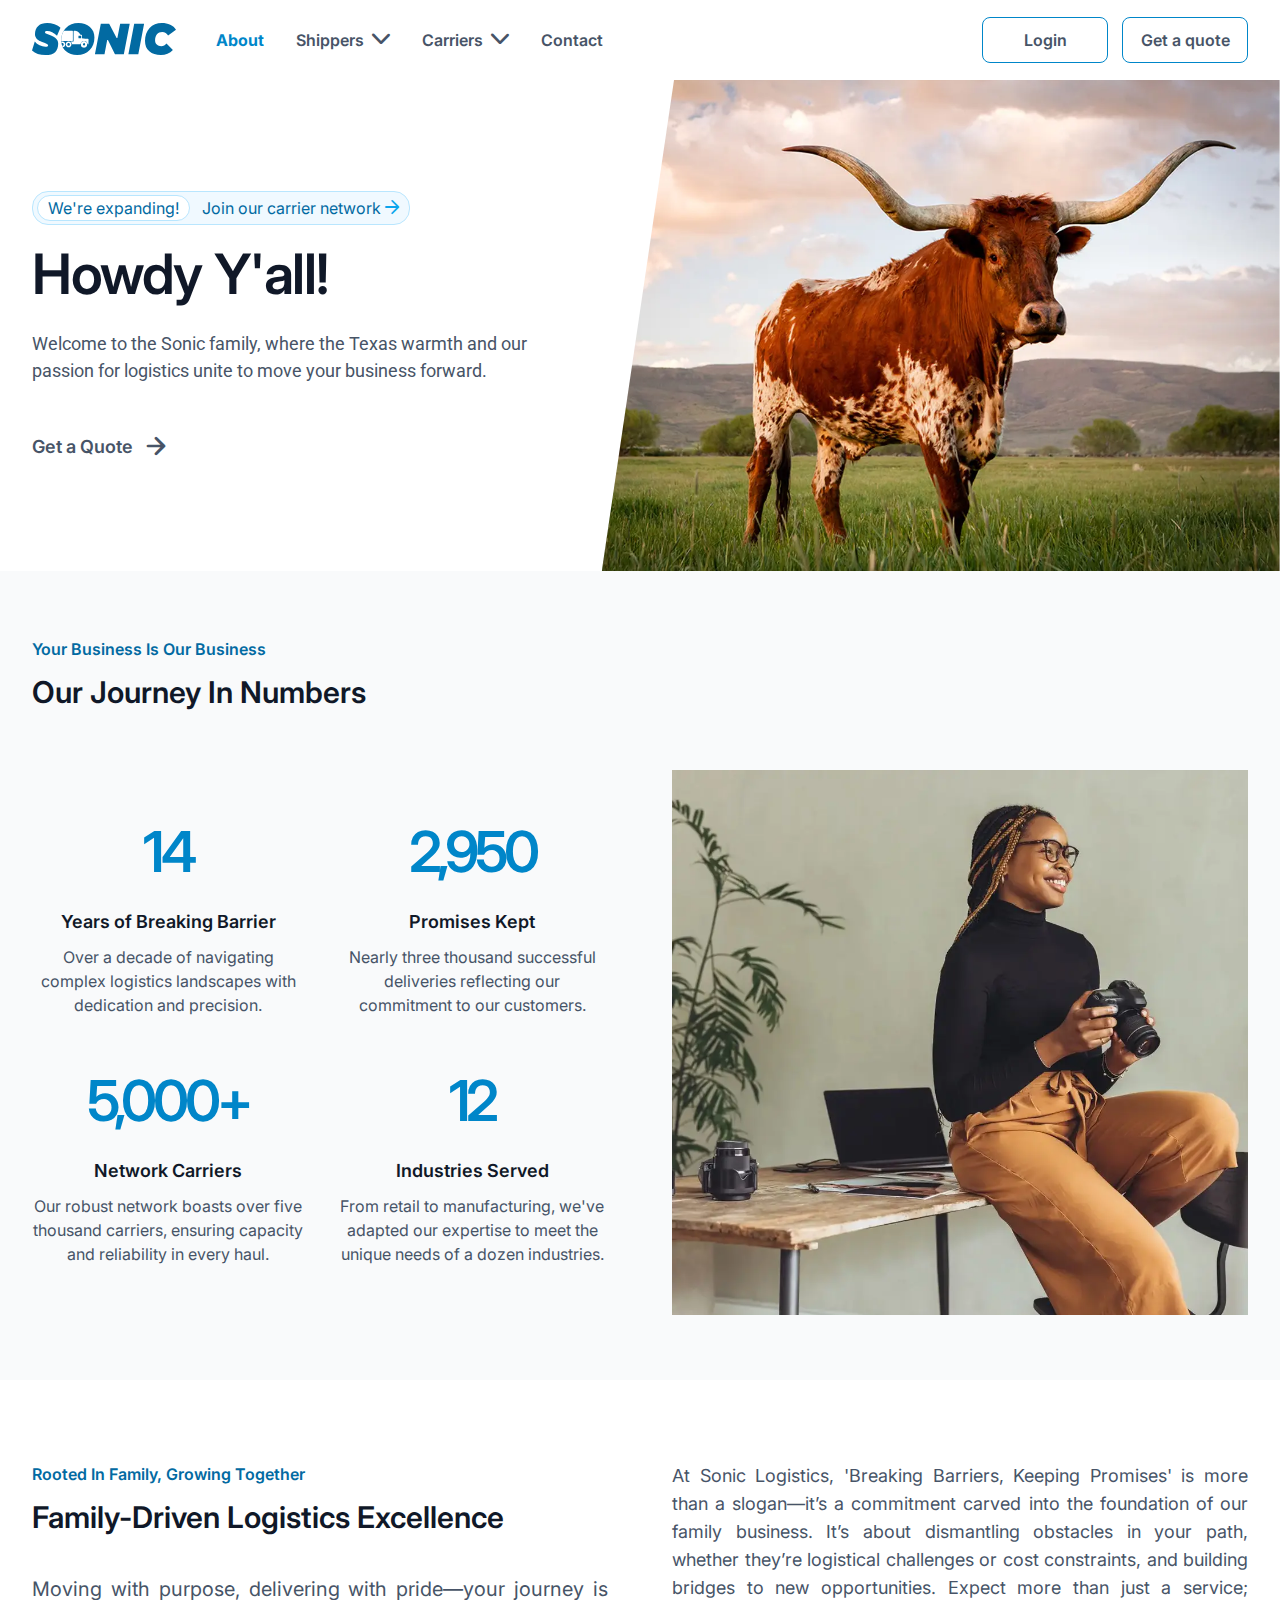
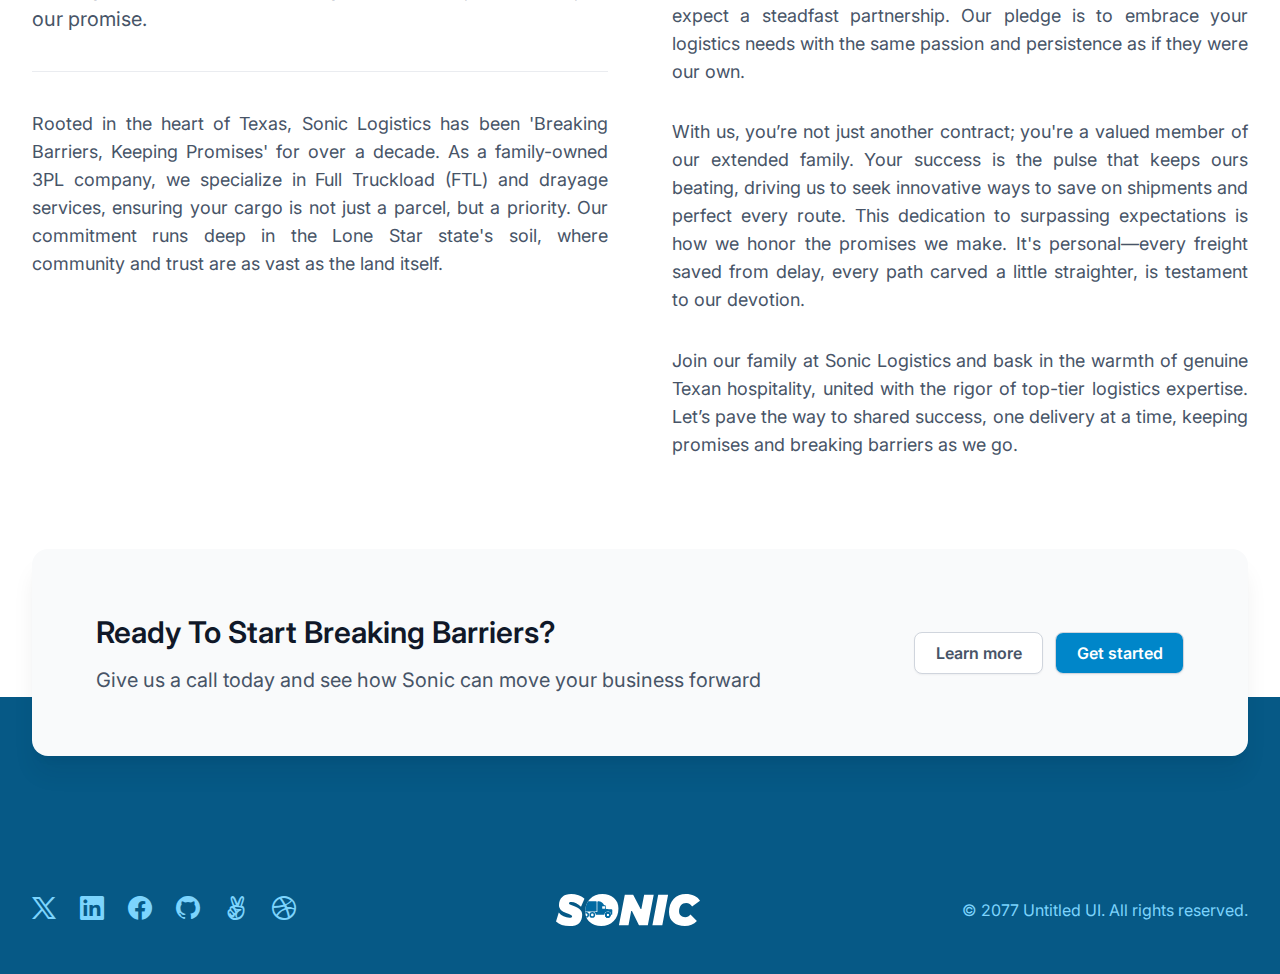
==== about.html @ 45ee9a06 "change_28.04.24-19:15" ====
<!DOCTYPE html>
<html lang="en">

<head>
	<title>SonicLogistic</title>
	<meta charset="UTF-8">
	<meta name="format-detection" content="telephone=no">
	<meta name="description" content="Author: Garshin K. V.,
	Truck rental website">
	<!-- <style>body{opacity: 0;}</style> -->
	<link rel="stylesheet" href="css/style.min.css?_v=20240428190856">
	<link rel="shortcut icon" href="favicon.ico">
	<!-- <meta name="robots" content="noindex, nofollow"> -->
	<meta name="viewport" content="width=device-width, initial-scale=1.0">
</head>

<body id="about-page">
	<div class="wrapper">
		<div id="popup-open" aria-hidden="true" class="popup">
			<div class="popup__wrapper">

				<div class="popup__content">
					<button data-close type="button" class="popup__close-form">q</button>

					<!-- //TODO Form login -->
					<div class="client-blank client-blank--entrance">
						<h2 class="client-blank__title">Login</h2>

						<form class="client-blank__card-form" action="#" method="GET" enctype="multipart/form-data">

							<div class="client-blank__item-box">
								<span class="client-blank__icon-item">s</span>
								<input id="client-blank__cell-item-email" type="email" class="client-blank__cell-item" name="cell-email" required>
								<label for="client-blank__cell-item-email" class="client-blank__item-inscription">Enter Email</label>
							</div>

							<div class="client-blank__item-box">
								<span id="pass-icon" class="client-blank__icon-item client-blank__icon-item--pass">r</span>
								<input id="client-blank__cell-item-pass" type="password" class="client-blank__cell-item" name="cell-password" required>
								<label for="client-blank__cell-item-pass" class="client-blank__item-inscription">Enter Password</label>
							</div>

							<div class="client-blank__remember-forgot">
								<input id="client-blank__cell-remember-log" type="checkbox" class="client-blank__cell-remember" name="forgot-remember">
								<label for="client-blank__cell-remember-log" class="client-blank__remember-inscription">Remember me</label>

								<a href="#" target="_blank" class="client-blank__link-form-jump">Forgot Pasword?</a>
							</div>

							<button type="submit" class="client-blank__btn-login" arial-label="Enter form">Login</button>

							<div class="client-blank__login-register">
								<p class="client-blank__dont-account">Don't have account?</p>
								<button id="register" type="button" class="client-blank__link-form-log">Register</button>
							</div>

						</form>
					</div>

					<!-- //TODO Form registration -->
					<div class="client-blank client-blank--registration">
						<h2 class="client-blank__title">Registration</h2>

						<form class="client-blank__card-form" action="#" method="GET" enctype="multipart/form-data">

							<div class="client-blank__item-box">
								<span class="client-blank__icon-item">t</span>
								<input id="client-blank__user-cell" type="text" class="client-blank__cell-item" name="cell-user" required>
								<label for="client-blank__user-cell" class="client-blank__item-inscription">Username</label>
							</div>

							<div class="client-blank__item-box">
								<span class="client-blank__icon-item">s</span>
								<input id="client-blank__cell-item-email-reg" type="email" class="client-blank__cell-item" name="cell-email" required>
								<label for="client-blank__cell-item-email-reg" class="client-blank__item-inscription">Enter Email</label>
							</div>

							<div class="client-blank__item-box">
								<span id="pass-icon-reg" class="client-blank__icon-item client-blank__icon-item--reg">r</span>
								<input id="client-blank__cell-item-pass-reg" type="password" class="client-blank__cell-item" name="cell-password" required>
								<label for="client-blank__cell-item-pass-reg" class="client-blank__item-inscription">Enter Password</label>
							</div>

							<div class="client-blank__remember-forgot">
								<input id="client-blank__cell-remember-reg" type="checkbox" class="client-blank__cell-remember" name="forgot-remember">
								<label for="client-blank__cell-remember-reg" class="client-blank__remember-inscription">I agree to the terms & conditions</label>
							</div>

							<button type="submit" class="client-blank__btn-regestration" arial-label="Enter form">Login</button>

							<div class="client-blank__login-register">
								<p class="client-blank__dont-account">Alredy have account?</p>
								<button id="login" type="button" class="client-blank__link-form-log">Login</button>
							</div>

						</form>
					</div>

				</div>
			</div>
		</div>


		<header data-lp class="header">
			<div class="header__container">
				<a class="header__link" href="index.html" aria-label="Logo Company Sonic Logistic">
					<svg class="header__logo-company" xmlns="http://www.w3.org/2000/svg" width="144" height="32">
						<path d="M23.43 15.06c-.91-.7-1.85-1.3-2.81-1.78-.96-.49-2.13-.97-3.54-1.46-1.49-.54-2.55-1-3.16-1.36-.62-.38-.93-.79-.93-1.25 0-.83.76-1.24 2.28-1.24 3.29 0 6.53 1.56 9.74 4.67l3.46-7.85C26.98 3.17 25 1.96 22.52 1.17 20.05.39 17.59 0 15.14 0c-3.74 0-6.7.96-8.88 2.89-2.18 1.92-3.27 4.68-3.27 8.25 0 .97.17 1.85.51 2.65.34.81.72 1.45 1.14 1.95s1.04 1 1.88 1.48c.82.49 1.5.84 2.04 1.07.53.23 1.3.55 2.32.95 2.08.76 3.47 1.36 4.17 1.79.71.43 1.06.89 1.06 1.38 0 .91-.9 1.37-2.7 1.37-2 0-3.94-.48-5.84-1.44s-3.49-2.27-4.79-3.92L0 27.38C3.34 30.46 7.78 32 13.33 32c4.53 0 7.8-.96 9.82-2.87 2.03-1.92 3.04-4.67 3.04-8.27 0-1.22-.23-2.33-.69-3.3a7.05 7.05 0 0 0-2.07-2.5Zm34.5-11.08C54.94 1.33 51.11 0 46.44 0c-5.15 0-9.3 1.64-12.46 4.93-.69.71-1.3 1.46-1.83 2.25-.12.19-.25.37-.35.56 0 .01 0 .02-.02.03-1.71 2.75-2.55 5.99-2.55 9.72v.47c0 .09.01.18.01.27 0 .05.01.1.01.15.01.13.01.26.02.38 0 .05.01.11.01.16 0 .13.02.24.04.36.02.28.06.55.11.83.02.11.03.21.06.31 0 .03 0 .05.01.07.14.76.33 1.48.59 2.17a12.007 12.007 0 0 0 .51 1.24c.05.1.1.22.16.32.01.03.03.06.04.09.06.1.12.21.18.32.71 1.22 1.62 2.34 2.74 3.35 2.99 2.68 6.8 4.02 11.44 4.02 5.21 0 9.38-1.64 12.53-4.95 3.15-3.29 4.73-7.48 4.73-12.57 0-4.34-1.5-7.84-4.5-10.5ZM88.16.72l-2.79 14.27h-.75L77.17.72H68.8l-5.87 30.55h9.57l2.7-14.31h.75l7 14.31h8.88L97.73.72h-9.57Zm14.04 0-5.81 30.55h9.91L112.11.72h-9.91Zm30.02 21.73c-.94.48-1.94.72-2.98.72-1.8 0-3.28-.52-4.43-1.56s-1.73-2.51-1.73-4.39c0-2.43.62-4.42 1.88-5.98 1.25-1.55 3-2.34 5.25-2.34 1.3 0 2.46.34 3.51.99 1.03.67 1.82 1.5 2.36 2.53L144 6.76c-1.32-2.28-3.24-3.98-5.77-5.09C135.69.55 132.92 0 129.92 0c-5.15 0-9.26 1.66-12.32 4.99-3.07 3.32-4.6 7.65-4.6 12.96 0 4.4 1.44 7.84 4.33 10.32 2.88 2.48 6.72 3.73 11.53 3.73s8.92-1.65 12.03-4.97l-6.42-6.51c-.56.8-1.32 1.44-2.25 1.93Z" style="fill:#026aa2;stroke-width:0" />
						<path d="M40.89 8.25v9.22c0 .28-.23.51-.51.51H29.39s-.1-.01-.15-.02v-.47c0-3.73.84-6.97 2.55-9.72.01-.01.01-.02.02-.03h8.58c.28 0 .51.23.51.51Z" style="fill:#fff;stroke-width:0" />
						<path d="M55.75 15.86c-1.3-.1-3.84-.32-5.07-.42-.4-.03-.7-.36-.7-.76v-2.35c0-.37-.3-.67-.67-.66h-.51c-.33 0-.63-.18-.76-.48-.48-1.02-1.88-3.32-4.93-3.45h-.8c-.4 0-.72.33-.72.73v10.05h-2.86s-.09.04-.09.09v.03s.01.04.02.06c.41.49 1.15.65 1.45 2.67h8.51s.06-3.39 3.74-3.39c2.85 0 3.2 3.23 3.2 3.23s.79.57.89-.25c.07-.61.1-3.26.1-4.52 0-.46-.35-.54-.8-.58Zm-6.54-.54h-2.62s-.16-.67-.16-1.44.16-1.23.16-1.23h2.62v2.67Z" style="fill:#fff;stroke-width:0" />
						<path d="M52.09 18.52a2.86 2.86 0 1 0-.001 5.719 2.86 2.86 0 0 0 .001-5.719Zm0 4.19c-.73 0-1.33-.6-1.33-1.33s.6-1.33 1.33-1.33 1.33.6 1.33 1.33-.6 1.33-1.33 1.33Z" style="fill:#fff;stroke-width:0" />
						<path d="M52.09 18.52a2.86 2.86 0 1 0-.001 5.719 2.86 2.86 0 0 0 .001-5.719Zm0 4.19c-.73 0-1.33-.6-1.33-1.33s.6-1.33 1.33-1.33 1.33.6 1.33 1.33-.6 1.33-1.33 1.33Z" style="fill:#fff;stroke-width:0" />
						<path d="M52.09 18.52a2.86 2.86 0 1 0-.001 5.719 2.86 2.86 0 0 0 .001-5.719Zm0 4.19c-.73 0-1.33-.6-1.33-1.33s.6-1.33 1.33-1.33 1.33.6 1.33 1.33-.6 1.33-1.33 1.33Zm-21.67-4.19c-.41 0-.79.08-1.14.24 0 .05.01.11.01.16 0 .13.02.24.04.36.02.28.06.55.11.83.02.11.03.21.06.31.24-.23.56-.37.92-.37.73 0 1.32.6 1.32 1.33s-.59 1.33-1.32 1.33a.86.86 0 0 1-.32-.05 12.007 12.007 0 0 0 .51 1.24c.05.1.1.22.16.32 1.41-.18 2.5-1.38 2.5-2.84 0-1.58-1.28-2.86-2.85-2.86Zm6.17.03c-1.57 0-2.85 1.27-2.85 2.85s1.28 2.86 2.85 2.86 2.86-1.28 2.86-2.86-1.28-2.85-2.86-2.85Zm0 4.18c-.73 0-1.32-.59-1.32-1.33s.59-1.33 1.32-1.33 1.33.6 1.33 1.33-.59 1.33-1.33 1.33Z" style="fill:#fff;stroke-width:0" />
					</svg>
				</a>

				<div class="header__menu menu">


					<nav class="menu__body">
						<ul class="menu__list">
							<li class="menu__item">
								<a href="about.html" class="menu__link">About</a>
							</li>

							<li class="menu__item menu__item--mark">

								<a href="shippers.html" class="menu__link menu__link--parent">Shippers</a>

								<div class="menu__submenu submenu">
									<ul class="submenu__box">
										<li class="submenu__item">
											<a href="shippers.html#offers-shippers" class="submenu__link">Offers</a>
										</li>
										<li class="submenu__item">
											<a href="shippers.html#cooperation-shippers" class="submenu__link">Cooperation</a>
										</li>
										<li class="submenu__item">
											<a href="shippers.html#logistic-shippers" class="submenu__link">Logistic</a>
										</li>
										<li class="submenu__item">
											<a href="shippers.html#meneger-shippers" class="submenu__link">Management</a>
										</li>
										<li class="submenu__item">
											<a href="shippers.html#support-shippers" class="submenu__link">Support</a>
										</li>
										<li class="submenu__item">
											<a href="shippers.html#solution-shippers" class="submenu__link">Solutions</a>
										</li>
										<li class="submenu__item">
											<a href="shippers.html#barries-shippers" class="submenu__link">Feedback</a>
										</li>
									</ul>
								</div>
							</li>

							<li class="menu__item menu__item--mark">
								<a href="carriers.html" class="menu__link menu__link--parent">Carriers
								</a>
								<div class="menu__submenu submenu">
									<ul class="submenu__box">
										<li class="submenu__item">
											<a href="carriers.html#growth-carriers" class="submenu__link">Growth</a>
										</li>
										<li class="submenu__item">
											<a href="carriers.html#partnering-carriers" class="submenu__link">Cooperation</a>
										</li>
										<li class="submenu__item">
											<a href="carriers.html#support-carriers" class="submenu__link">Features</a>
										</li>
										<li class="submenu__item">
											<a href="carriers.html#feedback-carriers" class="submenu__link">Feedback</a>
										</li>
									</ul>
								</div>
							</li>

							<li class="menu__item">
								<a href="contact.html" class="menu__link">Contact</a>
							</li>
						</ul>
					</nav>


					<div class="menu__header-btn" data-da=".menu__list,519.98">
						<button type="button" data-popup="#popup-open" class="menu__btn-access menu__btn-access--login-in" aria-label="Login in">Login</button>
						<button type="button" class="menu__btn-access menu__btn-access--get-quote" aria-label="Get a quote">Get a quote</button>
					</div>

					<button type="button" class="menu__icon icon-menu" aria-label="Burger menu icon"><span></span></button>

				</div>
			</div>
		</header>
		<main class="page page--speaking">

			<!-- TODO BLOCK Hero -->
			<section class="hero hero--setup">
				<div class="hero__content">
					<div class="hero__zone">
						<div class="hero__body">
							<div class="hero__row-content">
								<div class="hero__expanding">We're expanding!</div>
								<a href="#" target="_blank" class="hero__link">Join our carrier network</a>
							</div>
							<h1 class="hero__title">Howdy y'all!</h1>
							<div class="hero__paragraph">
								<p>Welcome to the Sonic family, where the Texas warmth and our passion for logistics unite to move your business forward.</p>
							</div>

							<a href="#" target="_blank" class="hero__button-link-jump hero__button-link-jump--quote">Get a Quote</a>

						</div>
					</div>
				</div>

				<div class="hero__image">
					<picture><source srcset="img/about/hero_bull.webp" type="image/webp"><img src="img/about/hero_bull.jpg" alt="Bull" class="hero__img-item"></picture>
				</div>
			</section>

			<!-- TODO BLOCK Journey in Numbers -->
			<section class="indicators indicators--speaking">
				<div class="indicators__container">
					<div class="indicators__desk-text">
						<h2 class="indicators__sub-caption">Your business is our business</h2>
						<h3 class="indicators__title">Our Journey in Numbers</h3>
					</div>

					<div class="indicators__box-columns">
						<div class="indicators__values values-journey">

							<div class="values-journey__row">
								<div class="values-journey__cell-value cell-value">
									<div class="cell-value__indicator">14</div>
									<h4 class="cell-value__subtitle">Years of Breaking Barrier</h4>
									<div class="cell-value__paragraph">
										<p>Over a decade of navigating complex logistics landscapes with dedication and precision.</p>
									</div>
								</div>
								<div class="values-journey__cell-value cell-value">
									<div class="cell-value__indicator">2,950</div>
									<h4 class="cell-value__subtitle">Promises Kept</h4>
									<div class="cell-value__paragraph">
										<p>Nearly three thousand successful deliveries reflecting our commitment to our customers.</p>
									</div>
								</div>
							</div>

							<div class="values-journey__row">
								<div class="values-journey__cell-value cell-value">
									<div class="cell-value__indicator">5,000+</div>
									<h4 class="cell-value__subtitle">Network Carriers</h4>
									<div class="cell-value__paragraph">
										<p>Our robust network boasts over five thousand carriers, ensuring capacity and reliability in every haul.</p>
									</div>
								</div>
								<div class="values-journey__cell-value cell-value">
									<div class="cell-value__indicator">12</div>
									<h4 class="cell-value__subtitle">Industries Served</h4>
									<div class="cell-value__paragraph">
										<p>From retail to manufacturing, we've adapted our expertise to meet the unique needs of a dozen industries.</p>
									</div>
								</div>
							</div>
						</div>

						<div class="indicators__poster poster">
							<picture><source srcset="img/about/photographer.webp" type="image/webp"><img src="img/about/photographer.jpg" alt="photographer" class="poster__image" loading="lazy"></picture>
						</div>

					</div>
				</div>
			</section>

			<!-- TODO Family Logistics -->
			<section class="family-log family-log--setup">
				<div class="family-log__container">

					<div class="family-log__left-column">
						<h3 class="family-log__sub-caption">Rooted in Family, Growing Together</h3>
						<h2 class="family-log__title">Family-Driven Logistics Excellence</h2>

						<div class="family-log__subparagraph">
							<p>Moving with purpose, delivering with pride—your journey is our promise.</p>
						</div>

						<div class="family-log__paragraph">
							<p>Rooted in the heart of Texas, Sonic Logistics has been 'Breaking Barriers, Keeping Promises' for over a decade. As a family-owned 3PL company, we specialize in Full Truckload (FTL) and drayage services, ensuring your cargo is not just a parcel, but a priority. Our commitment runs deep in the Lone Star state's soil, where community and trust are as vast as the land itself.</p>
						</div>
					</div>

					<div class="family-log__right-column">
						<div class="family-log__paragraph">
							<p>
								At Sonic Logistics, 'Breaking Barriers, Keeping Promises' is more than a slogan—it’s a commitment carved into the foundation of our family business. It’s about dismantling obstacles in your path, whether they’re logistical challenges or cost constraints, and building bridges to new opportunities. Expect more than just a service; expect a steadfast partnership. Our pledge is to embrace your logistics needs with the same passion and persistence as if they were our own.
							</p>
							<p>
								With us, you’re not just another contract; you're a valued member of our extended family. Your success is the pulse that keeps ours beating, driving us to seek innovative ways to save on shipments and perfect every route. This dedication to surpassing expectations is how we honor the promises we make. It's personal—every freight saved from delay, every path carved a little straighter, is testament to our devotion.
							</p>
							<p>
								Join our family at Sonic Logistics and bask in the warmth of genuine Texan hospitality, united with the rigor of top-tier logistics expertise. Let’s pave the way to shared success, one delivery at a time, keeping promises and breaking barriers as we go.
							</p>
						</div>
					</div>

				</div>
			</section>

			<!-- TODO BLOCK Barriers -->
			<section class="barriers barriers--setup">
				<div class="barriers__container">
					<div class="barriers__body box">
						<div class="box__text-area">
							<h3 class="box__title">Ready to start breaking barriers?</h3>
							<div class="box__paragraph">
								<p>Give us a call today and see how Sonic can move your business forward</p>
							</div>
						</div>
						<div class="button-group button-group--setup">
							<button class="button-group__btn-jump button-group__btn-jump--learnmore" aria-label="Learn More">Learn more</button>
							<button class="button-group__btn-jump button-group__btn-jump--getstarted" aria-label="Get Started">Get started</button>
						</div>
					</div>
				</div>
			</section>

			<!-- TODO ITEM SCROLL -->
			<div class="scroll-up scroll-up--hide"></div>
		</main>
		<footer class="footer">
			<div class="footer__container">

				<div class="footer__body items">
					<div class="items__socials-icon">
						<a href="https://twitter.com/" target="_blank" title="Twitter" class="items__pic">y</a>
						<a href="https://www.linkedin.com" target="_blank" title="Linkedin" class="items__pic">x</a>
						<a href="https://www.facebook.com/" target="_blank" title="Facebook" class="items__pic">w</a>
						<a href="https://github.com/" target="_blank" title="GitHub" class="items__pic">i</a>
						<a href="https://www.angellist.com/" target="_blank" title="Angellist" class="items__pic">u</a>
						<a href="https://dribbble.com/" target="_blank" title="Dribbble" class="items__pic">v</a>
					</div>

					<svg class="items__comp-logo" xmlns="http://www.w3.org/2000/svg" width="144" height="32">
						<path d="M23.43 15.06c-.91-.7-1.85-1.3-2.81-1.78-.96-.49-2.13-.97-3.54-1.46-1.49-.54-2.55-1-3.16-1.36-.62-.38-.93-.79-.93-1.25 0-.83.76-1.24 2.28-1.24 3.29 0 6.53 1.56 9.74 4.67l3.46-7.85C26.98 3.17 25 1.96 22.52 1.17 20.05.39 17.59 0 15.14 0c-3.74 0-6.7.96-8.88 2.89-2.18 1.92-3.27 4.68-3.27 8.25 0 .97.17 1.85.51 2.65.34.81.72 1.45 1.14 1.95s1.04 1 1.88 1.48c.82.49 1.5.84 2.04 1.07.53.23 1.3.55 2.32.95 2.08.76 3.47 1.36 4.17 1.79.71.43 1.06.89 1.06 1.38 0 .91-.9 1.37-2.7 1.37-2 0-3.94-.48-5.84-1.44s-3.49-2.27-4.79-3.92L0 27.38C3.34 30.46 7.78 32 13.33 32c4.53 0 7.8-.96 9.82-2.87 2.03-1.92 3.04-4.67 3.04-8.27 0-1.22-.23-2.33-.69-3.3a7.05 7.05 0 0 0-2.07-2.5Zm34.5-11.08C54.94 1.33 51.11 0 46.44 0c-5.15 0-9.3 1.64-12.46 4.93-.69.71-1.3 1.46-1.83 2.25-.01.02-.03.04-.04.06-.12.18-.23.35-.33.53-1.71 2.75-2.55 5.98-2.55 9.71 0 .24 0 .47.02.69v.06c0 .05.01.1.01.15l.03.54c0 .13.02.24.04.36.01.18.03.35.06.53.01.1.03.2.05.3.02.13.04.26.07.38.11.58.25 1.15.43 1.69.06.23.14.46.23.68.11.3.23.58.36.86.02.06.05.12.08.18.07.13.13.28.2.41.06.1.12.21.18.32.71 1.22 1.62 2.34 2.74 3.35 2.99 2.68 6.8 4.02 11.44 4.02 5.21 0 9.38-1.64 12.53-4.95 3.15-3.29 4.73-7.48 4.73-12.57 0-4.34-1.5-7.84-4.5-10.5ZM88.16.72l-2.79 14.27h-.75L77.17.72H68.8l-5.87 30.55h9.57l2.7-14.31h.75l7 14.31h8.88L97.73.72h-9.57Zm14.04 0-5.81 30.55h9.91L112.11.72h-9.91Zm30.02 21.73c-.94.48-1.94.72-2.98.72-1.8 0-3.28-.52-4.43-1.56s-1.73-2.51-1.73-4.39c0-2.43.62-4.42 1.88-5.98 1.25-1.55 3-2.34 5.25-2.34 1.3 0 2.46.34 3.51.99 1.03.67 1.82 1.5 2.36 2.53L144 6.76c-1.32-2.28-3.24-3.98-5.77-5.09C135.69.55 132.92 0 129.92 0c-5.15 0-9.26 1.66-12.32 4.99-3.07 3.32-4.6 7.65-4.6 12.96 0 4.4 1.44 7.84 4.33 10.32 2.88 2.48 6.72 3.73 11.53 3.73s8.92-1.65 12.03-4.97l-6.42-6.51c-.56.8-1.32 1.44-2.25 1.93Z" style="fill:#fff;stroke-width:0" />
						<path d="M40.64 7.75v9.22c0 .28-.22.51-.5.51H29.23c0-3.73.84-6.96 2.55-9.71.1-.18.21-.35.33-.53h8.03c.28 0 .5.23.5.51Z" style="fill:#026aa2;stroke-width:0" />
						<path d="M55.5 15.36c-1.29-.11-3.84-.32-5.07-.42a.769.769 0 0 1-.69-.76v-2.35c0-.37-.31-.67-.68-.67h-.51a.826.826 0 0 1-.76-.47c-.47-1.02-1.88-3.33-4.93-3.45h-.79c-.4 0-.73.33-.73.73v10.05h-2.86s-.09.04-.09.08v.03s.01.05.03.07c.4.49 1.14.65 1.45 2.67h8.5s.07-3.39 3.74-3.39c2.85 0 3.2 3.23 3.2 3.23s.8.57.89-.25c.07-.61.11-3.26.11-4.53 0-.45-.35-.53-.81-.57Zm-6.54-.54h-2.61s-.17-.67-.17-1.45.17-1.22.17-1.22h2.61v2.67Z" style="fill:#026aa2;stroke-width:0" />
						<path d="M51.84 18.02c-1.57 0-2.85 1.28-2.85 2.86s1.28 2.86 2.85 2.86 2.86-1.28 2.86-2.86-1.28-2.86-2.86-2.86Zm0 4.19c-.73 0-1.32-.6-1.32-1.33s.59-1.33 1.32-1.33 1.33.6 1.33 1.33-.59 1.33-1.33 1.33Z" style="fill:#026aa2;stroke-width:0" />
						<path d="M51.84 18.02c-1.57 0-2.85 1.28-2.85 2.86s1.28 2.86 2.85 2.86 2.86-1.28 2.86-2.86-1.28-2.86-2.86-2.86Zm0 4.19c-.73 0-1.32-.6-1.32-1.33s.59-1.33 1.32-1.33 1.33.6 1.33 1.33-.59 1.33-1.33 1.33Z" style="fill:#026aa2;stroke-width:0" />
						<path d="M51.84 18.02c-1.57 0-2.85 1.28-2.85 2.86s1.28 2.86 2.85 2.86 2.86-1.28 2.86-2.86-1.28-2.86-2.86-2.86Zm0 4.19c-.73 0-1.32-.6-1.32-1.33s.59-1.33 1.32-1.33 1.33.6 1.33 1.33-.59 1.33-1.33 1.33Zm-21.67-4.19c-.32 0-.63.05-.92.15v.06c0 .05.01.1.01.15l.03.54c0 .13.02.24.04.36.01.18.03.35.06.53.22-.16.49-.26.78-.26.73 0 1.33.6 1.33 1.33s-.6 1.33-1.33 1.33c-.08 0-.15-.01-.23-.03.06.23.14.46.23.68.11.3.23.58.36.86 1.41-.18 2.5-1.38 2.5-2.84a2.86 2.86 0 0 0-2.86-2.86Zm6.18.02a2.86 2.86 0 1 0-.001 5.719 2.86 2.86 0 0 0 .001-5.719Zm0 4.19a1.33 1.33 0 1 1-.001-2.659 1.33 1.33 0 0 1 .001 2.659Z" style="fill:#026aa2;stroke-width:0" />
					</svg>

					<div class="items__rights">© 2077 Untitled UI. All rights reserved.</div>
				</div>

			</div>
		</footer>
	</div>
	<script src="js/app.min.js?_v=20240428190856"></script>



</body>

</html>
---- css/style.min.css ----
@charset "UTF-8";@import url(https://fonts.googleapis.com/css?family=Inter:400,500,700&display=swap);@import url(https://fonts.googleapis.com/css?family=Roboto:400&display=swap);@font-face{font-family:IconFont;font-display:swap;src:url(../fonts/IconFont.woff2) format("woff2"),url(../fonts/IconFont.woff) format("woff");font-weight:400;font-style:normal}[class*=".icon-"]:before{font-family:IconFont;font-style:normal;font-weight:400;font-variant:normal;text-transform:none;line-height:1;-webkit-font-smoothing:antialiased;-moz-osx-font-smoothing:grayscale}[class*=".icon-"]:before{display:block}.icon-arrow-mark:before{content:"a"}.icon-logistic-carriers:before{content:"b"}.icon-item-scroll-up:before{content:"c"}.icon-header-mark:before{content:"d"}.icon-contact-message-chate:before{content:"e"}.icon-barrierltl:before{content:"f"}.icon-checkmark:before{content:"g"}.icon-circle-item:before{content:"h"}.icon-social-github:before{content:"i"}.icon-barrierflt:before{content:"j"}.icon-barrier-warehousing:before{content:"k"}.icon-barrier-expedited:before{content:"l"}.icon-barrier-drayage:before{content:"m"}.icon-barrier-cross:before{content:"n"}.icon-logistic-shippers:before{content:"o"}.icon-phone:before{content:"p"}.icon-popup-close:before{content:"q"}.icon-popup-eye:before{content:"r"}.icon-popup-mail:before{content:"s"}.icon-popup-person-add:before{content:"t"}.icon-social-angellist:before{content:"u"}.icon-social-dribbble:before{content:"v"}.icon-social-fc:before{content:"w"}.icon-social-in:before{content:"x"}.icon-social-twitter:before{content:"y"}.icon-social-youtube:before{content:"z"}.icon-truck:before{content:"A"}.icon-zap-fast:before{content:"B"}.box__title,.family-log__title,.indicators__title{color:#101828;font-size:clamp(1.75rem,1.707rem + .22vw,1.875rem);font-weight:600;line-height:1.3;text-transform:capitalize}.client-blank__remember-inscription,.client-blank__remember-inscription--reg,.registration__creat-label,.registration__design-label,.registration__other-label,.registration__research-label,.registration__strategy-label,.registration__ux-label{display:inline-flex;-webkit-column-gap:.75em;-moz-column-gap:.75em;column-gap:.75em;align-items:center;cursor:pointer}.client-blank__remember-inscription--reg::before,.client-blank__remember-inscription::before,.registration__creat-label::before,.registration__design-label::before,.registration__other-label::before,.registration__research-label::before,.registration__strategy-label::before,.registration__ux-label::before{align-self:flex-start;width:1.25em;height:1.25em;flex:0 0 1.25em;content:"";border-radius:.375em;border:.0625em solid #d0d5dd}.client-blank__cell-remember,.client-blank__cell-remember--reg,.registration__field-creat,.registration__field-design,.registration__field-other,.registration__field-research,.registration__field-strategy,.registration__field-ux{position:absolute;left:0;top:0;width:0;height:0;opacity:0}*{padding:0;margin:0;border:0}*,*::after,*::before{box-sizing:border-box}*::after,*::before{display:inline-block}body,html{height:100%;min-width:320px}body{color:#475467;line-height:1;font-family:Inter;font-size:1rem;-ms-text-size-adjust:100%;-moz-text-size-adjust:100%;-webkit-text-size-adjust:100%;-webkit-font-smoothing:antialiased;-moz-osx-font-smoothing:grayscale}button,input,textarea{font-family:Inter;font-size:inherit;line-height:inherit;color:inherit;background-color:transparent}input,textarea{width:100%}button,option,select{cursor:pointer}a{display:inline-block;color:inherit;text-decoration:none}ul li{list-style:none}img{vertical-align:top}b,h1,h2,h3,h4,h5,h6,strong{font-weight:inherit;font-size:inherit}address,em,i{font-style:normal}img{vertical-align:top}button,input,textarea{font-family:inherit;font-size:inherit;line-height:inherit}button{color:inherit;background-color:transparent}input[type=email],input[type=tel],input[type=text],textarea{-webkit-appearance:none;appearance:none}textarea{resize:vertical}table{border-collapse:collapse;border-spacing:0}.lock body{overflow:hidden;touch-action:none;-ms-scroll-chaining:none;overscroll-behavior:none}.wrapper{min-height:100%;display:flex;flex-direction:column;overflow:hidden}@supports (overflow:clip){.wrapper{overflow:clip}}.wrapper > main{flex:1 1 auto}.wrapper > *{min-width:0}[class*=__container]{max-width:77.875rem;margin:0 auto;padding:0 .9375rem}.icon-menu{display:none}.popup{position:fixed;top:0;left:0;bottom:0;right:0;padding:30px 10px;transition:visibility .8s ease 0s;visibility:hidden;pointer-events:none}.popup_show{z-index:150;visibility:visible;overflow:auto;pointer-events:auto}.popup_show .popup__content{visibility:visible;-webkit-transform:scale(1);transform:scale(1)}.popup__wrapper{display:flex;flex-direction:column;align-items:center;min-height:100%;flex:1 1 auto;width:100%;display:flex;justify-content:center;align-items:center}.popup__content{visibility:hidden;-webkit-transform:scale(0);transform:scale(0);transition:-webkit-transform .3s ease 0s;transition:transform .3s ease 0s;transition:transform .3s ease 0s,-webkit-transform .3s ease 0s;background-color:#e0f2fe;border:.125em solid #7cd4fd;box-shadow:0 0 1.875em rgba(0,0,0,.5);display:flex;flex-direction:column;justify-content:center;align-items:center;padding:20px;width:100%;max-width:18.75em;border-radius:1.25em}.lock .popup__content{visibility:visible}.popup__content{overflow:hidden;display:flex;flex-direction:row}.popup__content.active{height:450px}.popup__content.active .client-blank--entrance{-webkit-transform:translateX(-400px);transform:translateX(-400px)}.popup__content.active .client-blank--registration{-webkit-transform:translateX(0);transform:translateX(0)}.popup__close-form{font-family:IconFont;position:absolute;right:0;top:0;background:#0ba5ec;width:2.8125em;height:2.8125em;color:#fff;display:flex;align-items:center;justify-content:center;border-bottom-left-radius:1.25em;transition:all .35s ease-in}.client-blank__title{font-size:1.875em;font-weight:700;line-height:1.2;color:#065986}.client-blank__title:not(:last-child){margin-bottom:.9375rem}.client-blank__item-box{position:relative;width:100%;height:3.125em;border-bottom:.125em solid #344054;margin:1.5625em 0}.client-blank__icon-item{font-family:IconFont;font-size:1.125rem;position:absolute;right:.5em;top:1.25em}.client-blank__icon-item--pass{cursor:pointer}.client-blank__icon-item--reg{cursor:pointer}.client-blank__cell-item{width:100%;height:100%;background:0 0;border:none;outline:0;padding:0 2.1875em 0 .3125em}.client-blank__cell-item:focus ~ .client-blank__item-inscription,.client-blank__cell-item:valid ~ .client-blank__item-inscription{top:-.3125em;transition:all .2s ease-in}.client-blank__item-inscription{position:absolute;left:.3125em;top:50%;-webkit-transform:translateY(-50%);transform:translateY(-50%);font-weight:500;line-height:1.2;pointer-events:none;color:#026aa2}.client-blank__remember-forgot{position:relative;font-size:.75rem;display:flex;justify-content:space-between;align-items:center}.client-blank__remember-forgot:not(:last-child){margin-bottom:.9375em}.client-blank__cell-remember:focus-visible + .client-blank__remember-inscription::before{outline:.125em solid #065986}.client-blank__cell-remember:checked + .client-blank__remember-inscription::before{background:url(../img/contact/check_box.svg) 0 0/cover no-repeat}.client-blank__cell-remember--reg:focus-visible + .client-blank__remember-inscription--reg::before{outline:.125em solid #065986}.client-blank__cell-remember--reg:checked + .client-blank__remember-inscription--reg::before{background:url(../img/contact/check_box.svg) 0 0/cover no-repeat}.client-blank__link-form-jump{color:#0ba5ec;text-decoration:underline;transition:all .3s ease-in}.client-blank__link-form-log{color:#0ba5ec;text-decoration:underline;transition:all .3s ease-in}.client-blank__btn-login{width:100%;text-align:center;color:#fff;line-height:1.5;border-radius:.5em;border:.0625em solid #0086c9;background:#0086c9;box-shadow:0 .0625em .125em 0 rgba(16,24,40,.05);padding:.375em 0;transition:all .3s ease-in}.client-blank__btn-login:not(:last-child){margin-bottom:.9375em}.client-blank__btn-regestration{width:100%;text-align:center;color:#fff;line-height:1.5;border-radius:.5em;border:.0625em solid #0086c9;background:#0086c9;box-shadow:0 .0625em .125em 0 rgba(16,24,40,.05);padding:.375em 0;transition:all .3s ease-in}.client-blank__btn-regestration:not(:last-child){margin-bottom:.9375em}.client-blank__login-register{text-align:center;font-size:.75em;font-weight:500;display:flex;-webkit-column-gap:.9375em;-moz-column-gap:.9375em;column-gap:.9375em;align-items:center;justify-content:center}.client-blank--entrance{display:flex;flex-direction:column;justify-content:center;align-items:center;width:100%}.client-blank--registration{display:flex;flex-direction:column;justify-content:center;align-items:center;width:100%;position:absolute;left:0;top:1.875em;-webkit-transform:translateX(25em);transform:translateX(25em)}.spollers{display:grid;gap:15px}.spollers__item{font-size:1.25rem}.spollers__title{width:100%;cursor:default;text-align:left;border:1px solid #eee;padding:.625rem .9375rem;border-radius:.3125rem;position:relative;list-style:none}.spollers__title::-webkit-details-marker,.spollers__title::marker{display:none}._spoller-init .spollers__title{cursor:pointer}._spoller-init .spollers__title::after,._spoller-init .spollers__title::before{content:"";position:absolute;right:10px;top:50%;background-color:#000;height:2px;width:15px;transition:-webkit-transform .5s ease 0s;transition:transform .5s ease 0s;transition:transform .5s ease 0s,-webkit-transform .5s ease 0s}._spoller-init .spollers__title::before{-webkit-transform:translate(-75%,-50%) rotate(40deg);transform:translate(-75%,-50%) rotate(40deg)}._spoller-init .spollers__title::after{-webkit-transform:translate(0,-50%) rotate(-40deg);transform:translate(0,-50%) rotate(-40deg)}._spoller-init .spollers__title._spoller-active::before{-webkit-transform:translateX(-75%) rotate(-40deg);transform:translateX(-75%) rotate(-40deg)}._spoller-init .spollers__title._spoller-active::after{-webkit-transform:rotate(40deg);transform:rotate(40deg)}.spollers__body{padding:1.25rem;border-radius:.3125rem;border:1px solid #eee}.ibg{width:100%;height:100%;-o-object-fit:cover;object-fit:cover}.ibg--top{-o-object-position:top;object-position:top}.ibg--bottom{-o-object-position:bottom;object-position:bottom}.ibg--left{-o-object-position:left;object-position:left}.ibg--right{-o-object-position:right;object-position:right}.ibg--contain{-o-object-fit:contain;object-fit:contain}.hero{max-width:100%;position:relative;display:flex}.hero__content{flex:0 0 100%;align-self:center}.hero__zone{max-width:77.875rem;margin:0 auto;padding:0 .9375rem}.hero__row-content{display:inline-flex;color:#026aa2;-webkit-column-gap:.75em;-moz-column-gap:.75em;column-gap:.75em}.hero__row-content:not(:last-child){margin-bottom:1em}.hero__expanding{border-radius:1em;border:.0625em solid #b9e6fe;background:#fff;padding:.25em .625em}.hero__link{display:flex;align-items:center;-webkit-column-gap:.25em;-moz-column-gap:.25em;column-gap:.25em;transition:all .4s ease-in-out}.hero__link::after{transition:all .4s ease-in-out;content:"a";font-family:IconFont;font-size:.875rem;color:#0ba5ec}.hero__title{color:#101828;font-weight:600;line-height:1.2;letter-spacing:-.025em;text-transform:capitalize}.hero__title:not(:last-child){margin-bottom:.4em}.hero__paragraph{font-family:Roboto;line-height:1.52;margin-bottom:clamp(1.375rem,-19.159rem + 29.55vw,3rem)}.hero__paragraph p:not(:last-child){margin-bottom:.5em}.hero__image{height:100%;flex:0 0 53%}.hero__img-item{position:absolute;left:0;top:0;width:100%;height:100%;-o-object-fit:cover;object-fit:cover}.hero__button-link-jump--quote{font-size:1.125rem;font-weight:600;line-height:1.556;transition:all .3s ease-in;display:inline-flex;-webkit-column-gap:.75em;-moz-column-gap:.75em;column-gap:.75em}.hero__button-link-jump--quote::after{content:"a";font-family:IconFont;font-size:1.125rem;font-weight:600}.button-group__btn-jump{font-weight:600}.button-group__btn-jump--ship-us{font-size:1.125rem;display:flex;align-items:center;-webkit-column-gap:.75em;-moz-column-gap:.75em;column-gap:.75em;padding:1em 1.375em;transition:all .4s ease-in;z-index:2}.button-group__btn-jump--ship-us::before{display:inline-block;content:"A";font-family:IconFont;font-size:1.375rem;font-weight:500}.button-group__btn-jump--ship-us::after{transition:all .4s ease-in;content:"";position:absolute;left:0;bottom:0;width:100%;height:0;background:#0086c9;z-index:-1;border-radius:50% 50% 0 0}.button-group__btn-jump--haul-us{font-size:1.125rem;padding:1.125em 1.375em;color:#fff;z-index:2;transition:all .4s ease-in}.button-group__btn-jump--haul-us::before{transition:all .4s ease-in;content:"";position:absolute;left:0;top:0;width:100%;height:170%;background:#0086c9;z-index:-1;border-radius:0 0 100% 100%}.solution--setup:not(:last-child){margin-bottom:clamp(3.438rem,2.705rem + 3.66vw,6rem)}.solution__sub-caption{color:#026aa2;text-align:left;font-weight:600;line-height:1.5;text-transform:capitalize}.solution__sub-caption:not(:last-child){margin-bottom:.75em}.solution__title{color:#101828;font-size:2.25rem;font-weight:600;line-height:1.22;letter-spacing:-.04375em;text-transform:capitalize}.solution__title:not(:last-child){margin-bottom:.5555555556em}.solution__paragraph{font-size:clamp(1.125rem,1.089rem + .18vw,1.25rem);line-height:1.5}.solution__paragraph:not(:last-child){margin-bottom:clamp(2.125rem,1.589rem + 2.68vw,4rem)}.solution__paragraph p:not(:last-child){margin-bottom:.5em}.solution__card{display:grid;grid-template-columns:repeat(auto-fill,minmax(18.125em,1fr));-webkit-column-gap:2em;-moz-column-gap:2em;column-gap:2em;row-gap:clamp(1.563rem,.866rem + 3.48vw,4rem)}.box-card__cell{display:flex;flex-direction:column;height:100%}.cell__label{width:3.5em;height:3.5em;background-color:#f0f9ff;border-radius:50%;display:flex;align-items:center;justify-content:center;position:relative;z-index:-2}.cell__label::after{position:absolute;content:"";left:14%;top:15%;width:2.5em;height:2.5em;background-color:#e0f2fe;border-radius:50%;z-index:-1}.cell__label:not(:last-child){margin-bottom:clamp(.938rem,.614rem + 1.62vw,1.875rem)}.cell__iconfont-large{font-family:IconFont;font-size:1.5rem;color:#0086c9}.cell__title{color:#101828;font-size:toREm(20);font-weight:600;line-height:1.5;text-transform:capitalize;flex-grow:1}.cell__title:not(:last-child){margin-bottom:.5em}.cell__paragraph{line-height:1.5;font-size:clamp(.938rem,.92rem + .09vw,1rem)}.cell__paragraph p:not(:last-child){margin-bottom:.5em}.cell__paragraph:not(:last-child){margin-bottom:1.25em}.cell__link{color:#026aa2;font-weight:600;line-height:1.5;display:inline-flex;align-items:center;-webkit-column-gap:.5em;-moz-column-gap:.5em;column-gap:.5em;transition:all .4s ease-in-out}.cell__iconfont-small{font-family:IconFont;font-size:.875rem;color:#026aa2;font-weight:500;transition:all .4s ease-in-out}.support--setup:not(:last-child){margin-bottom:clamp(3.438rem,2.705rem + 3.66vw,6rem)}.support__body-text{display:flex;flex-direction:column;text-align:center;max-width:48em;margin:0 auto}.support__body-text:not(:last-child){margin-bottom:clamp(2.125rem,1.018rem + 5.54vw,6rem)}.support__subtitle{color:#026aa2;text-align:center;font-weight:600;line-height:1.5;text-transform:capitalize}.support__subtitle:not(:last-child){margin-bottom:.75em}.support__title{color:#101828;font-size:2.25rem;font-weight:600;line-height:1.22;letter-spacing:-.045em}.support__title:not(:last-child){margin-bottom:1.25rem}.support__paragraph{font-size:clamp(1.125rem,1.089rem + .18vw,1.25rem);line-height:1.5}.support__paragraph p:not(:last-child){margin-bottom:.625em}.experience{display:flex}.experience__content{flex:0 0 100%}.experience__pic{width:100%;height:100%;-o-object-fit:cover;object-fit:cover}.box-card__cell-label{width:3.5em;height:3.5em;background-color:#f0f9ff;border-radius:50%;display:flex;align-items:center;justify-content:center;position:relative;z-index:-2}.box-card__cell-label::after{position:absolute;content:"";left:14%;top:15%;width:2.5em;height:2.5em;background-color:#e0f2fe;border-radius:50%;z-index:-1}.box-card__cell-label:not(:last-child){margin-bottom:1.5em}.box-card__iconfont-large{font-family:IconFont;font-size:1.5rem;color:#0086c9}.box-card__title{color:#101828;font-size:clamp(1.75rem,1.702rem + .24vw,1.875rem);font-weight:600;line-height:1.26}.box-card__title:not(:last-child){margin-bottom:1em}.box-card__paragraph{font-size:1.125rem;line-height:1.55}.box-card__paragraph:not(:last-child){margin-bottom:2em}.box-card__paragraph p:not(:last-child){margin-bottom:.625em}.box-card__list{font-size:1.125rem;line-height:1.55}.box-card__item{display:flex;-webkit-column-gap:.75em;-moz-column-gap:.75em;column-gap:.75em}.box-card__item::before{flex:0 0 1.75em;display:flex;align-items:center;justify-content:center;content:"i";font-family:IconFont;font-size:.75rem;color:#0086c9;background-color:#e0f2fe;height:1.75em;border-radius:50%}.box-card__item:not(:last-child){margin-bottom:1.25em}.scroll-up::before{transition:color .3s ease-in;position:fixed;content:"c";font-family:IconFont;right:1.25em;bottom:8%;cursor:pointer;font-size:2.1875rem;color:#7cd4fd;z-index:99;width:.625em;height:.625em;background-color:#fff;display:flex;justify-content:center;align-items:center}.scroll-up--hide{display:none}.menu__link.active{font-weight:700;color:#0086c9}.header{position:fixed;width:100%;top:0;left:0;z-index:100;background-color:#fff}.header__container{padding-top:.625em;padding-bottom:.625em;min-height:5em;display:flex;align-items:center;-webkit-column-gap:2.5em;-moz-column-gap:2.5em;column-gap:2.5em}.header__link{z-index:5}.header_logo-company{flex-shrink:0;z-index:40;position:relative;height:2em;width:9.0625em}.header__menu{flex-grow:1;justify-content:flex-end;display:flex;align-items:center;-webkit-column-gap:.875em;-moz-column-gap:.875em;column-gap:.875em}.menu__body{flex-grow:1;font-weight:600;line-height:1.5}.menu__list{display:flex;flex-wrap:wrap;justify-content:flex-start;-webkit-column-gap:2em;-moz-column-gap:2em;column-gap:2em;align-items:center}.menu__item--mark{position:relative;display:flex;align-items:center;-webkit-column-gap:.5em;-moz-column-gap:.5em;column-gap:.5em}.menu__link{transition:all .3s ease-in;position:relative}.menu__link--parent{position:relative;display:flex;-webkit-column-gap:.5em;-moz-column-gap:.5em;column-gap:.5em;align-items:center}.menu__submenu{transition:all .45s ease-in-out;-webkit-transform:translate(0,10%);transform:translate(0,10%);opacity:0;visibility:hidden;pointer-events:none}.menu__header-btn{display:flex;-webkit-column-gap:.875em;-moz-column-gap:.875em;column-gap:.875em;position:relative;z-index:5}.menu__btn-access{position:relative;font-weight:600;line-height:1.5;padding:.625em 1em;border-radius:.5em;border:.0625em solid #0086c9;min-width:7.875em}.menu__btn-access--login-in{position:relative;z-index:4;transition:all .4s ease-in-out;overflow:hidden}.menu__btn-access--login-in::before{transition:all .4s ease-in-out;background:#0086c9;content:"";z-index:-1;position:absolute;width:100%;height:0;-webkit-transform:translate(-25%,-35%) rotate(-75deg);transform:translate(-25%,-35%) rotate(-75deg)}.menu__btn-access--get-quote{position:relative;transition:all .4s ease-in-out;overflow:hidden}.menu__btn-access--get-quote::before{transition:all .4s ease-in-out;background:#0086c9;content:"";z-index:-1;position:absolute;width:100%;height:0;-webkit-transform:translate(-15%,-35%) rotate(-75deg);transform:translate(-15%,-35%) rotate(-75deg)}.submenu{z-index:3;min-width:11.25em;height:100%}.submenu__box{border:.125em solid #f2f4f7;background:#f9fafb;padding:.9375rem 0;box-shadow:0 1.25em 1.5em -.25em rgba(16,24,40,.08),0 .5em .5em -.25em rgba(16,24,40,.03)}.submenu__item{padding:.4375em .75em;transition:all .4s ease-in-out}.submenu__item:not(:last-child){margin-bottom:.3125em}.submenu__link{width:100%}.footer{background:#065986}.footer__container{padding-top:.625em;padding-bottom:.625em}.footer__body{min-height:8em;display:flex;flex-wrap:wrap;justify-content:space-between;align-items:center;-webkit-column-gap:1.5rem;-moz-column-gap:1.5rem;column-gap:1.5rem}.items__socials-icon{font-family:IconFont;color:#7cd4fd;font-size:1.5rem;font-weight:400;display:flex;-webkit-column-gap:1.5rem;-moz-column-gap:1.5rem;column-gap:1.5rem}.items__comp-logo{width:9.125em;height:2em}.items__rights{color:#7cd4fd;line-height:1.5;flex-shrink:0;font-size:clamp(.938rem,.916rem + .11vw,1rem)}.items__pic{transition:all .3s ease-in}.partner--setup:not(:last-child){margin-bottom:clamp(3.438rem,2.705rem + 3.66vw,6rem)}.partner{background:#065986}.partner__container{padding-top:clamp(1.25rem,-.107rem + 6.79vw,6rem);padding-bottom:clamp(1.25rem,-.107rem + 6.79vw,6rem)}.partner__sub-caption{color:#b9e6fe;text-align:center;font-weight:500;line-height:1.5;text-transform:capitalize}.partner__sub-caption:not(:last-child){margin-bottom:2.125em}.partner__inner-list{display:flex;flex-wrap:wrap;-webkit-column-gap:1.5625rem;-moz-column-gap:1.5625rem;column-gap:1.5625rem;row-gap:1.25em;justify-content:center;align-items:center}.company-list__item{overflow:clip;display:block;flex:0 0 14%}.company-list__thumb{width:100%;height:100%;-o-object-fit:contain;object-fit:contain}.pledge--setup{display:flex;width:100%}.pledge--setup:not(:last-child){margin-bottom:clamp(3.438rem,2.705rem + 3.66vw,6rem)}.pledge{background:#065986}.pledge__container{flex-grow:1;display:flex;width:100%;-webkit-column-gap:4em;-moz-column-gap:4em;column-gap:4em}.pledge__text-area{display:flex;flex-direction:column;justify-content:center;flex:0 0 50%}.pledge__set-img{flex:0 1 50%}.text-area__desk:not(:last-child){margin-bottom:1.25em}.text-area__slides-one:not(:last-child){margin-bottom:1.25em}.text-area__sub-caption{color:#f5fbff;text-align:left;font-weight:600;line-height:1.5;text-transform:capitalize}.text-area__sub-caption:not(:last-child){margin-bottom:.75em}.text-area__title{color:#fff;font-size:clamp(2.625rem,2.518rem + .54vw,3rem);font-weight:600;line-height:1.25;letter-spacing:-.06rem;text-transform:capitalize}.text-area__paragraph{color:#b9e6fe;font-family:Roboto;font-size:clamp(1rem,.964rem + .18vw,1.125rem);line-height:1.53}.set-img__cargo-thumb{width:100%;height:100%;-o-object-fit:cover;object-fit:cover}.set-img__driver-thumb{width:100%;height:100%;-o-object-fit:cover;object-fit:cover;-o-object-position:top right;object-position:top right}.set-img__track-thumb{width:100%;height:100%;-o-object-fit:cover;object-fit:cover}.set-img__driver-good-thumb{width:100%;height:100%;-o-object-fit:cover;object-fit:cover}.set-img__group-thumb{width:100%;height:100%;-o-object-fit:cover;object-fit:cover}.logistic--setup:not(:last-child){margin-bottom:clamp(3.438rem,2.705rem + 3.66vw,6rem)}.logistic__sub-caption{color:#026aa2;text-align:center;font-weight:600;line-height:1.5;text-transform:capitalize}.logistic__sub-caption:not(:last-child){margin-bottom:.75em}.logistic__title{color:#101828;text-align:center;font-size:2.25rem;font-weight:600;line-height:1.22;letter-spacing:-.045rem}.logistic__title:not(:last-child){margin-bottom:1.25rem}.logistic__paragraph{text-align:center;font-size:clamp(1.125rem,1.089rem + .18vw,1.25rem);line-height:1.5;max-width:37.5em;margin:0 auto}.logistic__paragraph p:not(:last-child){margin-bottom:.5rem}.logistic__info-section{display:flex;flex-wrap:wrap;row-gap:6rem}.dashboard--setup{display:flex;-webkit-column-gap:6em;-moz-column-gap:6em;column-gap:6em;justify-content:space-between}.dashboard__desk-text{display:flex;flex-direction:column;justify-content:center;align-items:flex-start;flex:0 1 50%}.dashboard__row-content:not(:last-child){margin-bottom:clamp(.938rem,.672rem + 1.33vw,1.5rem)}.dashboard__label{width:3.5em;height:3.5em;background-color:#f0f9ff;border-radius:50%;display:flex;align-items:center;justify-content:center;position:relative;z-index:-2}.dashboard__label::after{position:absolute;content:"";left:14%;top:15%;width:2.5em;height:2.5em;background-color:#e0f2fe;border-radius:50%;z-index:-1}.dashboard__iconfont-large{font-family:IconFont;font-size:1.5rem;color:#0086c9}.dashboard__subtitle{color:#101828;font-size:clamp(1.25rem,1.034rem + 1.08vw,1.875rem);font-weight:600;line-height:1.26}.dashboard__subtitle:not(:last-child){margin-bottom:.5333333333em}.dashboard__paragraph{line-height:1.55}.dashboard__paragraph p:not(:last-child){margin-bottom:.5rem}.dashboard__paragraph:not(:last-child){margin-bottom:1.625em}.dashboard__pic-inner{background:#f2f4f7;flex:0 1 50%;padding:1.25em;position:relative;z-index:2}.dashboard__pic-inner--waves::before{content:"";position:absolute;right:-70%;bottom:-27%;width:100%;height:100%;background:url(../img/logistic/pattern_waves.svg) 0 0 no-repeat;z-index:-1}.dashboard__pic-inner--lines::before{content:"";position:absolute;left:-20%;top:25%;width:100%;height:100%;background:url(../img/logistic/pattern_lines.svg) 0 0 no-repeat;z-index:-1}.dashboard__img-logistic{width:100%;height:100%;-o-object-fit:contain;object-fit:contain;border-radius:.5em;border:.25em solid #101828}.barriers__container{display:flex;width:100%}.barriers__body{background-color:#f9fafb;padding:clamp(1.25rem,.3rem + 4.75vw,4rem) clamp(.625rem,-.541rem + 5.83vw,4rem);border-radius:1em;box-shadow:0 1.25em 1.5em -.25em rgba(16,24,40,.08),0 .5em .5em -.25em rgba(16,24,40,.03);display:flex;width:100%;flex-wrap:wrap;-webkit-column-gap:.9375em;-moz-column-gap:.9375em;column-gap:.9375em;row-gap:1.25em;justify-content:flex-end;align-items:center}.barriers--setup{background:linear-gradient(to bottom,#fff 0,#fff 50%,#065986 50%,#065986 100%);padding-top:clamp(0,-13.548rem + 21.72vw,6rem);padding-bottom:clamp(3.438rem,2.705rem + 3.66vw,6rem)}.box__text-area{display:flex;flex-direction:column;row-gap:1em;flex-grow:1}.box__paragraph{font-size:clamp(1.125rem,1.082rem + .22vw,1.25rem);line-height:1.2}.box__paragraph p:not(:last-child){margin-bottom:.3125em}.box__paragraph:not(:last-child){margin-bottom:.625em}.button-group__btn-jump{min-width:8.0625em;border-radius:.5em;border:.0625em solid #d0d5dd;background:#fff;box-shadow:0 .0625em .125em 0 rgba(16,24,40,.05);position:relative;overflow:hidden}.button-group__btn-jump--learnmore{transition:all .4s ease-in;z-index:2;padding:.75em 1.25em}.button-group__btn-jump--learnmore::before{transition:all .4s ease-in;content:"";position:absolute;left:0;bottom:0;width:100%;height:0;background:#0086c9;z-index:-1;border-radius:50% 50% 0 0}.button-group__btn-jump--getstarted{color:#fff;z-index:2;padding:.75em 1.25em;transition:all .4s ease-in}.button-group__btn-jump--getstarted::before{transition:all .4s ease-in;content:"";position:absolute;left:0;top:0;width:100%;height:170%;background:#0086c9;z-index:-1;border-radius:0 0 100% 100%}.button-group--setup{flex-shrink:0;display:flex;-webkit-column-gap:.75em;-moz-column-gap:.75em;column-gap:.75em}.indicators--speaking{background:#f9fafb}.indicators--speaking:not(:last-child){margin-bottom:clamp(3.75rem,-2.1rem + 9vw,6rem)}.indicators__container{padding-bottom:clamp(1.25rem,-11.1rem + 19vw,6rem);padding-top:clamp(3.75rem,-2.1rem + 9vw,6rem);padding-top:clamp(1.25rem,-11.1rem + 19vw,6rem)}.indicators__desk-text:not(:last-child){margin-bottom:clamp(1.25rem,.464rem + 3.93vw,4rem)}.indicators__sub-caption{color:#026aa2;text-align:left;font-weight:600;line-height:1.5;text-transform:capitalize}.indicators__sub-caption:not(:last-child){margin-bottom:.75em}.indicators__title:not(:last-child){margin-bottom:.875rem}.indicators__box-columns{display:flex;width:100%;-webkit-column-gap:4em;-moz-column-gap:4em;column-gap:4em}.indicators__values{flex:0 1 50%;align-self:center;display:flex;text-align:center;flex-wrap:wrap;height:100%}.indicators__poster{display:block;overflow:hidden;flex:0 1 50%;aspect-ratio:592/560}.values-journey__cell-value{flex:0 1 50%;display:flex;flex-direction:column}.values-journey__row{display:flex;-webkit-column-gap:2em;-moz-column-gap:2em;column-gap:2em;height:100%}.cell-value__indicator{color:#0086c9;text-align:center;font-size:clamp(2.25rem,1.821rem + 2.14vw,3.75rem);font-weight:600;line-height:1.2;letter-spacing:-.075em}.cell-value__indicator:not(:last-child){margin-bottom:1.375rem}.cell-value__subtitle{color:#101828;font-size:1.125rem;font-style:normal;font-weight:600;line-height:1.55}.cell-value__subtitle:not(:last-child){margin-bottom:.5em}.cell-value__paragraph{line-height:1.5}.cell-value__paragraph p:not(:last-child){margin-bottom:.5em}.poster__image{width:100%;height:100%;-o-object-fit:cover;object-fit:cover}.family-log--setup{text-align:justify}.family-log--setup:not(:last-child){margin-bottom:clamp(3.438rem,2.705rem + 3.66vw,6rem)}.family-log__container{display:flex}.family-log__left-column:not(:last-child){margin-bottom:clamp(1.25rem,.982rem + 1.34vw,2.188rem)}.family-log__sub-caption{color:#026aa2;text-align:left;font-weight:600;line-height:1.5;text-transform:capitalize}.family-log__sub-caption:not(:last-child){margin-bottom:.75em}.family-log__title:not(:last-child){margin-bottom:1.25em}.family-log__subparagraph{font-size:1.25rem;line-height:1.5}.family-log__subparagraph:not(:last-child){padding-bottom:clamp(1.25rem,.893rem + 1.79vw,2.5rem);border-bottom:.0625em solid #eaecf0;margin-bottom:clamp(1.25rem,.893rem + 1.79vw,2.5rem)}.family-log__paragraph{font-size:1.125rem;line-height:1.555}.family-log__paragraph p:not(:last-child){margin-bottom:clamp(1.25rem,.982rem + 1.34vw,2.188rem)}.worklow--setup:not(:last-child){margin-bottom:clamp(3.438rem,2.705rem + 3.66vw,6rem)}.worklow__container{display:flex;flex-direction:column;align-items:center}.worklow__text-content{max-width:48em;text-align:center;align-items:center;display:flex;flex-direction:column}.worklow__text-content:not(:last-child){margin-bottom:clamp(1.625rem,.946rem + 3.39vw,4rem)}.worklow__subtitle{color:#344054;text-align:center;font-size:.875rem;font-weight:500;line-height:1.43;border-radius:.5em;border:.0625em solid #d0d5dd;box-shadow:0 .0625em .125em 0 rgba(16,24,40,.05);padding:.25em .625em;display:flex;align-items:center;-webkit-column-gap:.375em;-moz-column-gap:.375em;column-gap:.375em}.worklow__subtitle:not(:last-child){margin-bottom:1em}.worklow__subtitle::before{content:"h";font-family:IconFont;font-size:.5rem;color:#0ba5ec}.worklow__title{color:#101828;text-align:center;font-size:2.25rem;font-weight:600;line-height:1.22;letter-spacing:-.045em;text-transform:capitalize}.worklow__title:not(:last-child){margin-bottom:1.25rem}.worklow__paragraph{text-align:center;font-size:clamp(1.125rem,1.089rem + .18vw,1.25rem);line-height:1.5}.worklow__paragraph:not(:last-child){margin-bottom:4em}.worklow__paragraph p:not(:last-child){margin-bottom:.625em}.worklow__dashboard{overflow:clip;display:block;max-width:48em;width:100%;border-radius:.625em;border:.25em solid #101828}.worklow__image{width:100%;height:100%;-o-object-fit:cover;object-fit:cover}.meneger--setup:not(:last-child){margin-bottom:clamp(3.438rem,2.705rem + 3.66vw,6rem)}.meneger__body{background-color:#065986;border-radius:1em;padding:clamp(1.25rem,.464rem + 3.93vw,4rem) clamp(.938rem,.063rem + 4.38vw,4rem);text-align:center;display:flex;flex-direction:column;align-items:center;color:#fff}.meneger__title{font-size:clamp(2rem,1.929rem + .36vw,2.25rem);font-weight:500;line-height:1.22;letter-spacing:-.045em}.meneger__title:not(:last-child){margin-bottom:.8888888889em}.meneger__img{overflow:hidden;display:block;aspect-ratio:56/56;border-radius:50%;flex:0 0 3.5em;background-color:#d0d5dd}.meneger__img:not(:last-child){margin-bottom:1em}.meneger__icon{width:100%;height:100%;-o-object-fit:cover;object-fit:cover}.meneger__subtitle{font-style:normal;font-weight:600;line-height:1.5;text-transform:capitalize}.meneger__subtitle:not(:last-child){margin-bottom:.25em}.meneger__profession{color:#b9e6fe;font-size:.875rem;line-height:1.43}.meneger__profession:not(:last-child){margin-bottom:1rem}.support--setup:not(:last-child){margin-bottom:clamp(3.438rem,2.705rem + 3.66vw,6rem)}.support__body-text{display:flex;flex-direction:column;text-align:center;max-width:48em;margin:0 auto}.support__body-text:not(:last-child){margin-bottom:clamp(2.125rem,1.018rem + 5.54vw,6rem)}.support__subtitle{color:#026aa2;text-align:center;font-weight:600;line-height:1.5;text-transform:capitalize}.support__subtitle:not(:last-child){margin-bottom:.75em}.support__title{color:#101828;font-size:2.25rem;font-weight:600;line-height:1.22;letter-spacing:-.045em;text-transform:capitalize}.support__title:not(:last-child){margin-bottom:1.25rem}.support__paragraph{font-size:clamp(1.125rem,1.089rem + .18vw,1.25rem);line-height:1.5}.support__paragraph p:not(:last-child){margin-bottom:.625em}.experience{display:flex}.experience__content{flex:0 0 100%}.experience__pic{width:100%;height:100%;-o-object-fit:cover;object-fit:cover}.box-card__cell-label{width:3.5em;height:3.5em;background-color:#f0f9ff;border-radius:50%;display:flex;align-items:center;justify-content:center;position:relative;z-index:-2}.box-card__cell-label::after{position:absolute;content:"";left:14%;top:15%;width:2.5em;height:2.5em;background-color:#e0f2fe;border-radius:50%;z-index:-1}.box-card__cell-label:not(:last-child){margin-bottom:1.5em}.box-card__iconfont-large{font-family:IconFont;font-size:1.5rem;color:#0086c9}.box-card__title{color:#101828;font-size:clamp(1.75rem,1.702rem + .24vw,1.875rem);font-weight:600;line-height:1.26;text-transform:capitalize}.box-card__title:not(:last-child){margin-bottom:1em}.box-card__paragraph{font-size:1.125rem;line-height:1.55}.box-card__paragraph:not(:last-child){margin-bottom:2em}.box-card__paragraph p:not(:last-child){margin-bottom:.625em}.box-card__list{font-size:1.125rem;line-height:1.55}.box-card__item{display:flex;-webkit-column-gap:.75em;-moz-column-gap:.75em;column-gap:.75em}.box-card__item::before{flex:0 0 1.75em;display:flex;align-items:center;justify-content:center;content:"g";font-family:IconFont;font-size:.75rem;color:#0086c9;background-color:#e0f2fe;height:1.75em;border-radius:50%}.box-card__item:not(:last-child){margin-bottom:1.25em}.page--speaking{padding-top:5em}.page__block-qoute{max-width:92.8125em;margin:0 auto;padding:0 .9375em}.contact__help{position:relative;background:#065986;color:#fff;display:flex;flex-direction:column;justify-content:space-between;row-gap:2em;height:100%}.contact__qoute{display:flex;flex-direction:column;justify-content:center;align-items:center;padding:clamp(0,-7.521rem + 15.02vw,6rem) 0 3.4375em 0}.help__info-content{flex-grow:1;display:flex;flex-direction:column;row-gap:2em}.help__connection{flex-grow:1;display:flex;flex-direction:column;row-gap:2em}.help__socials{font-family:IconFont;font-size:1.5rem;color:#b9e6fe;display:flex;-webkit-column-gap:2rem;-moz-column-gap:2rem;column-gap:2rem}.box-text__title{font-size:1.5rem;font-style:normal;font-weight:600;line-height:1.33}.box-text__title:not(:last-child){margin-bottom:.6666666667em}.box-text__paragraph{color:#b9e6fe;font-size:1.125rem;line-height:1.56}.box-text__paragraph:not(:last-child){margin-bottom:1.1111111111em}.box-text__paragraph p:not(:last-child){margin-bottom:.5555555556em}.connection__box--email{display:flex;-webkit-column-gap:1em;-moz-column-gap:1em;column-gap:1em}.connection__box--email::before{content:"e";font-family:IconFont;font-size:1.5rem}.connection__subcaption{font-size:1.25rem;font-weight:600;line-height:1.5}.connection__subcaption:not(:last-child){margin-bottom:.5em}.connection__subparagraph{color:#b9e6fe;line-height:1.5}.connection__subparagraph:not(:last-child){margin-bottom:1.25em}.connection__subparagraph p:not(:last-child){margin-bottom:.5em}.connection__item{font-weight:600;line-height:1.5;transition:all .3s ease-in}.connection__box--call{display:flex;-webkit-column-gap:1em;-moz-column-gap:1em;column-gap:1em}.connection__box--call::before{content:"p";font-family:IconFont;font-size:1.5rem}.socials__pic{transition:all .3s ease-in}.quote__text-inner:not(:last-child){margin-bottom:clamp(1.5rem,1.071rem + 2.14vw,3rem)}.quote__caption{color:#101828;font-size:2.25rem;font-weight:600;line-height:1.22;letter-spacing:-.045em}.quote__caption:not(:last-child){margin-bottom:.5555555556em}.quote__paragraph{font-size:1.25rem;line-height:1.5}.quote__paragraph:not(:last-child){margin-bottom:.75em}.quote__paragraph p:not(:last-child){margin-bottom:.5em}.quote__registration{display:flex;flex-direction:column;row-gap:1.5em;width:100%}.registration__name-box{display:flex;-webkit-column-gap:2em;-moz-column-gap:2em;column-gap:2em}.registration__first-name{color:#344054;font-size:.875rem;font-weight:500;line-height:1.43;display:flex;flex-direction:column;row-gap:.375em}.registration__name-fitst-field{height:2.75em;border-radius:.5em;border:.0625em solid #d0d5dd;background:#fff;box-shadow:0 .0625em .125em 0 rgba(16,24,40,.05);padding:.625em .875em;line-height:1.5;color:#667085;outline:0}.registration__name-fitst-field:focus{outline:.1875em solid #065986}.registration__name-fitst-field::-webkit-input-placeholder{-webkit-transition:opacity .45s;transition:opacity .45s}.registration__name-fitst-field:-ms-input-placeholder{-ms-transition:opacity .45s;transition:opacity .45s}.registration__name-fitst-field::-ms-input-placeholder{-ms-transition:opacity .45s;transition:opacity .45s}.registration__name-fitst-field::placeholder{transition:opacity .45s}.registration__name-fitst-field:focus::-webkit-input-placeholder{opacity:0}.registration__name-fitst-field:focus:-ms-input-placeholder{opacity:0}.registration__name-fitst-field:focus::-ms-input-placeholder{opacity:0}.registration__name-fitst-field:focus::placeholder{opacity:0}.registration__last-name{color:#344054;font-size:.875rem;font-weight:500;line-height:1.43;display:flex;flex-direction:column;row-gap:.375em}.registration__name-last-field{height:2.75em;border-radius:.5em;border:.0625em solid #d0d5dd;background:#fff;box-shadow:0 .0625em .125em 0 rgba(16,24,40,.05);padding:.625em .875em;line-height:1.5;color:#667085;outline:0}.registration__name-last-field:focus{outline:.1875em solid #065986}.registration__name-last-field::-webkit-input-placeholder{-webkit-transition:opacity .45s;transition:opacity .45s}.registration__name-last-field:-ms-input-placeholder{-ms-transition:opacity .45s;transition:opacity .45s}.registration__name-last-field::-ms-input-placeholder{-ms-transition:opacity .45s;transition:opacity .45s}.registration__name-last-field::placeholder{transition:opacity .45s}.registration__name-last-field:focus::-webkit-input-placeholder{opacity:0}.registration__name-last-field:focus:-ms-input-placeholder{opacity:0}.registration__name-last-field:focus::-ms-input-placeholder{opacity:0}.registration__name-last-field:focus::placeholder{opacity:0}.registration__mail{color:#344054;font-size:.875rem;font-weight:500;line-height:1.43;display:flex;flex-direction:column;row-gap:.375em}.registration__mail-field{height:2.75em;border-radius:.5em;border:.0625em solid #d0d5dd;background:#fff;box-shadow:0 .0625em .125em 0 rgba(16,24,40,.05);padding:.625em .875em;line-height:1.5;color:#667085;outline:0}.registration__mail-field:focus{outline:.1875em solid #065986}.registration__mail-field::-webkit-input-placeholder{-webkit-transition:opacity .45s;transition:opacity .45s}.registration__mail-field:-ms-input-placeholder{-ms-transition:opacity .45s;transition:opacity .45s}.registration__mail-field::-ms-input-placeholder{-ms-transition:opacity .45s;transition:opacity .45s}.registration__mail-field::placeholder{transition:opacity .45s}.registration__mail-field:focus::-webkit-input-placeholder{opacity:0}.registration__mail-field:focus:-ms-input-placeholder{opacity:0}.registration__mail-field:focus::-ms-input-placeholder{opacity:0}.registration__mail-field:focus::placeholder{opacity:0}.registration__phone{color:#344054;font-size:.875rem;font-weight:500;line-height:1.43;display:flex;flex-direction:column;row-gap:.375em}.registration__phone-field{height:2.75em;border-radius:.5em;border:.0625em solid #d0d5dd;background:#fff;box-shadow:0 .0625em .125em 0 rgba(16,24,40,.05);padding:.625em .875em;line-height:1.5;color:#667085;outline:0}.registration__phone-field:focus{outline:.1875em solid #065986}.registration__phone-field::-webkit-input-placeholder{-webkit-transition:opacity .45s;transition:opacity .45s}.registration__phone-field:-ms-input-placeholder{-ms-transition:opacity .45s;transition:opacity .45s}.registration__phone-field::-ms-input-placeholder{-ms-transition:opacity .45s;transition:opacity .45s}.registration__phone-field::placeholder{transition:opacity .45s}.registration__phone-field:focus::-webkit-input-placeholder{opacity:0}.registration__phone-field:focus:-ms-input-placeholder{opacity:0}.registration__phone-field:focus::-ms-input-placeholder{opacity:0}.registration__phone-field:focus::placeholder{opacity:0}.registration__message{color:#344054;font-size:.875rem;font-weight:500;line-height:1.43;display:flex;flex-direction:column;row-gap:.375em}.registration__message-field{height:8.375em;border-radius:.5em;border:.0625em solid #d0d5dd;background:#fff;box-shadow:0 .0625em .125em 0 rgba(16,24,40,.05);padding:.625em .875em;line-height:1.5;color:#667085;outline:0}.registration__message-field:focus{outline:.1875em solid #065986}.registration__message-field::-webkit-input-placeholder{-webkit-transition:opacity .45s;transition:opacity .45s}.registration__message-field:-ms-input-placeholder{-ms-transition:opacity .45s;transition:opacity .45s}.registration__message-field::-ms-input-placeholder{-ms-transition:opacity .45s;transition:opacity .45s}.registration__message-field::placeholder{transition:opacity .45s}.registration__message-field:focus::-webkit-input-placeholder{opacity:0}.registration__message-field:focus:-ms-input-placeholder{opacity:0}.registration__message-field:focus::-ms-input-placeholder{opacity:0}.registration__message-field:focus::placeholder{opacity:0}.registration__subtitle-box{color:#344054;font-size:.875rem;font-weight:500;line-height:1.43;display:flex;flex-direction:column;row-gap:.375em}.registration__subtitle-box:not(:last-child){margin-bottom:1em}.registration__wrap-box{display:flex}.registration__check-row{display:flex;flex-direction:column;row-gap:1em}.registration__cellcheckbox{position:relative}.registration__field-design:focus-visible + .registration__design-label::before{outline:.125em solid #065986}.registration__field-design:checked + .registration__design-label::before{background:url(../img/contact/check_box.svg) 0 0/cover no-repeat}.registration__field-creat:focus-visible + .registration__creat-label::before{outline:.125em solid #065986}.registration__field-creat:checked + .registration__creat-label::before{background:url(../img/contact/check_box.svg) 0 0/cover no-repeat}.registration__field-ux:focus-visible + .registration__ux-label::before{outline:.125em solid #065986}.registration__field-ux:checked + .registration__ux-label::before{background:url(../img/contact/check_box.svg) 0 0/cover no-repeat}.registration__field-strategy:focus-visible + .registration__strategy-label::before{outline:.125em solid #065986}.registration__field-strategy:checked + .registration__strategy-label::before{background:url(../img/contact/check_box.svg) 0 0/cover no-repeat}.registration__field-research:focus-visible + .registration__research-label::before{outline:.125em solid #065986}.registration__field-research:checked + .registration__research-label::before{background:url(../img/contact/check_box.svg) 0 0/cover no-repeat}.registration__field-other:focus-visible + .registration__other-label::before{outline:.125em solid #065986}.registration__field-other:checked + .registration__other-label::before{background:url(../img/contact/check_box.svg) 0 0/cover no-repeat}.registration__btn-form{text-align:center;color:#fff;font-weight:600;line-height:1.5;border-radius:.5em;border:.0625em solid #0086c9;background:#0086c9;box-shadow:0 .0625em .125em 0 rgba(16,24,40,.05);padding:.75em 0;transition:all .3s ease-in}@media (min-width:24.4375em){.registration__wrap-box{justify-content:space-between}}@media (min-width:31.5625em){.hero__row-content{align-items:center;border-radius:1em;border:.0625em solid #b9e6fe;background:#f0f9ff;padding:.1875em .625em .1875em .25em}}@media (min-width:50.0625em){.contact--setup{height:100vh;display:grid;grid-template-columns:.42fr 1fr;-webkit-column-gap:1.5625em;-moz-column-gap:1.5625em;column-gap:1.5625em;justify-items:center}.contact__help{padding:3em}.contact__help::before{content:"";position:absolute;width:100vw;height:100%;top:0;right:0;background-color:#065986;z-index:-1}.contact__qoute{max-width:31.875em;align-self:center}.footer__container{padding-bottom:0;padding-top:0}}@media (min-width:56.875em) and (any-hover:hover){.menu__item--mark:hover .menu__submenu{-webkit-transform:translate(0,0);transform:translate(0,0);opacity:1;visibility:visible;pointer-events:all}}@media (min-width:56.875em){.menu__link--parent::after{transition:all .35s ease-in;content:"d";font-family:IconFont;font-size:1.125rem;font-weight:500}.menu__submenu{padding-top:1.25em}.submenu{position:absolute;left:0;top:1.25em}.submenu__box{border-radius:1em}}@media (min-width:62.375em){.pledge__container{padding-top:clamp(4.125rem,.13rem + 6.52vw,6rem);padding-bottom:clamp(4.125rem,.13rem + 6.52vw,6rem)}.pledge__set-img{display:grid;grid-template-columns:repeat(6,1fr);gap:1em}.text-area__slides-one{display:none}.text-area__slides-two{display:none}.text-area__sub-caption:not(:last-child){margin-bottom:1.5em}.text-area__title:not(:last-child){margin-bottom:1.5em}.text-area__paragraph:not(:last-child){margin-bottom:clamp(2.5rem,2.357rem + .71vw,3rem)}.text-area__paragraph p:not(:last-child){margin-bottom:clamp(1.875rem,1.768rem + .54vw,2.25rem)}.set-img__cargo-inner{grid-column:2/4;grid-row:2/3;align-self:end;aspect-ratio:160/160;overflow:hidden;display:block}.set-img__men-driver-inner{grid-column:4/6;grid-row:1/3;align-self:end;aspect-ratio:160/240;overflow:hidden;display:block}.set-img__super-track-inner{grid-column:1/3;grid-row:3/4;align-self:start;aspect-ratio:192/128;overflow:hidden;display:block}.set-img__good-driver-inner{grid-column:3/5;grid-row:3/5;aspect-ratio:160/240;overflow:hidden;display:block}.set-img__group-inner{grid-column:5/7;grid-row:3/4;align-self:start;aspect-ratio:192/128;overflow:hidden;display:block}.logistic__paragraph:not(:last-child){margin-bottom:clamp(3.25rem,-2.959rem + 9.95vw,6rem)}.dashboard--setup:nth-child(even){flex-direction:row-reverse}.dashboard__desk-text{padding:.8125em 0}.dashboard__paragraph{font-size:clamp(.938rem,.183rem + 1.21vw,1.125rem)}.family-log__container{-webkit-column-gap:4em;-moz-column-gap:4em;column-gap:4em}.family-log__left-column{flex:0 1 50%}.family-log__right-column{flex:0 1 50%}}@media (min-width:65.625em){.experience--setup:not(:last-child){margin-bottom:7.625em}.experience--setup:nth-child(2n+3){flex-direction:row-reverse}.experience--setup:nth-child(2n+3) .experience__block{justify-content:flex-end}.experience--setup:nth-child(2n+3) .experience__poster{-webkit-transform:translate(100%,0);transform:translate(100%,0)}.experience--setup:nth-child(2n+3) .experience__body{padding:0 0 0 6em}.experience__block{max-width:77.875em;margin:0 auto;padding:0 .9375em;display:flex;align-items:center;height:100%}.experience__body{width:50%;padding:0 6em 0 0}.experience__poster{position:relative;flex:0 0 50%;padding-bottom:37.888889%;-webkit-transform:translate(-100%,0);transform:translate(-100%,0)}.experience__pic{max-width:100%;position:absolute;left:0;top:0}.experience--setup:not(:last-child){margin-bottom:7.625em}.experience--setup:nth-child(2n+3){flex-direction:row-reverse}.experience--setup:nth-child(2n+3) .experience__block{justify-content:flex-end}.experience--setup:nth-child(2n+3) .experience__poster{-webkit-transform:translate(100%,0);transform:translate(100%,0)}.experience--setup:nth-child(2n+3) .experience__body{padding:0 0 0 6em}.experience__block{max-width:77.875em;margin:0 auto;padding:0 .9375em;display:flex;align-items:center;height:100%}.experience__body{width:50%;padding:0 6em 0 0}.experience__poster{position:relative;flex:0 0 50%;padding-bottom:37.888889%;-webkit-transform:translate(-100%,0);transform:translate(-100%,0)}.experience__pic{max-width:100%;position:absolute;left:0;top:0}}@media (min-width:69.49875em){.hero__body{max-width:47%;padding-right:2.5em}}@media (min-width:69.5em){.hero__title{font-size:clamp(2.875rem,1.373rem + 2.64vw,3.75rem)}.hero__paragraph{max-width:27.5em;font-size:clamp(1.063rem,.905rem + .28vw,1.125rem)}.hero__image{position:relative;-webkit-transform:translate(-100%,0);transform:translate(-100%,0);padding:0 0 38.39% 0}.hero__img-item{max-width:100%;-webkit-clip-path:polygon(10.675% .017%,10.675% .017%,100% .017%,100% 100%,.019% 100%);clip-path:polygon(10.675% .017%,10.675% .017%,100% .017%,100% 100%,.019% 100%)}}@media (min-width:76.25em){.dashboard__label:not(:last-child){margin-bottom:1.5em}}@media (min-width:65em){.indicators__values{row-gap:clamp(1.875rem,-3.65rem + 8.5vw,4rem)}}@media (max-width:50em){.contact__help{align-items:center;padding-top:1.25em;padding-bottom:1.25em}.contact__qoute{max-width:77.875em;padding-bottom:3.4375em}.help__box-text{text-align:center}.quote__caption{text-align:center}.quote__paragraph{text-align:center}.registration__name-box{justify-content:space-between}.registration__first-name{flex-grow:1}.registration__last-name{flex-grow:1}}@media (max-width:95.93625em){.dashboard__pic-inner--waves::before{display:none}.dashboard__pic-inner--lines::before{display:none}}@media (max-width:69.49875em){.hero__content:not(:last-child){z-index:2}.hero__zone{padding-top:1.25em;padding-bottom:1.25em}.hero__title{font-size:clamp(2.25rem,1.911rem + 1.69vw,2.875rem);max-width:32.5em;color:#7cd4fd}.hero__paragraph:not(:last-child){margin-bottom:3rem}.hero__paragraph{font-size:clamp(.875rem,.773rem + .51vw,1.063rem);color:#fff;max-width:22.5em}.hero__image{padding:0 0 80% 0}.hero__button-link-jump--quote{color:#fff}}@media (max-width:69.49875em) and (max-width:69.49875em){.hero__image::before{content:"";position:absolute;left:0;top:0;width:100%;height:100%;background:#475467;z-index:1;opacity:.5}}@media (max-width:65.62375em){.support--setup{max-width:77.875em;margin:0 auto;padding:0 .9375em}.experience--setup{row-gap:1.25em}.experience--setup:not(:last-child){margin-bottom:2.1875em}.experience{flex-direction:column;align-items:center}.experience__poster{overflow:hidden;display:block;max-width:58.625em;width:100%}.box-card__cell-label{margin:0 auto}.box-card__title{text-align:center}.box-card__paragraph{text-align:center;max-width:48em}.support--setup{max-width:77.875em;margin:0 auto;padding:0 .9375em}.experience--setup{row-gap:1.25em}.experience--setup:not(:last-child){margin-bottom:2.1875em}.experience{flex-direction:column;align-items:center}.experience__poster{overflow:hidden;display:block;max-width:58.625em;width:100%}.box-card__cell-label{margin:0 auto}.box-card__title{text-align:center}.box-card__paragraph{text-align:center;max-width:48em}}@media (max-width:64.99875em){.indicators__box-columns{flex-direction:column;row-gap:1.25em}}@media (max-width:62.37375em){.solution__sub-caption{text-align:center}.solution__title{text-align:center}.solution__paragraph{text-align:center}.pledge__container{flex-direction:column;padding-top:clamp(1.25rem,-.107rem + 6.78vw,4.125rem);padding-bottom:clamp(1.25rem,-.107rem + 6.78vw,4.125rem)}.text-area__slides-one{display:block;display:grid;grid-template-columns:repeat(2,1fr);gap:1.25em}.text-area__slides-two{display:block;display:grid;grid-template-columns:repeat(3,1fr);gap:1.25em}.text-area__sub-caption{text-align:center}.text-area__title:not(:last-child){margin-bottom:1.25rem}.text-area__title{text-align:center}.text-area__paragraph:not(:last-child){margin-bottom:clamp(1.313rem,1.254rem + .29vw,1.438rem)}.text-area__paragraph p:not(:last-child){margin-bottom:.625em}.set-img__cargo-inner{aspect-ratio:400/300;overflow:hidden;display:block}.set-img__men-driver-inner{aspect-ratio:400/300;overflow:hidden;display:block}.set-img__super-track-inner{aspect-ratio:400/300;overflow:hidden;display:block}.set-img__good-driver-inner{aspect-ratio:400/300;overflow:hidden;display:block}.set-img__group-inner{aspect-ratio:400/300;overflow:hidden;display:block}.logistic__paragraph{margin-bottom:clamp(2.125rem,1.594rem + 2.65vw,3.25rem)}.logistic__info-section{row-gap:clamp(1.563rem,.869rem + 3.47vw,3.031rem)}.dashboard--setup{flex-direction:column;row-gap:1.25em}.dashboard__label{margin-bottom:clamp(.938rem,.672rem + 1.33vw,1.5rem)}.dashboard__paragraph{font-size:clamp(.938rem,.849rem + .44vw,1.125rem)}.indicators__sub-caption{text-align:center}.indicators__title{text-align:center}.family-log__container{flex-direction:column}}@media (max-width:56.87375em){.menu__body{position:fixed;width:100%;height:100%;left:-100%;top:0;background-color:#7cd4fd;overflow:auto;padding:5.625rem .9375rem 2.1875rem .9375rem;transition:left .3s;z-index:3}.menu__body::before{content:"";position:fixed;width:100%;height:4.375rem;left:-100%;top:0;transition:left .3s}.menu-open .menu__body{left:0}.menu-open .menu__body::before{left:0}.icon-menu{display:block;position:relative;width:1.875rem;height:1.375rem;z-index:5}.icon-menu span,.icon-menu::after,.icon-menu::before{content:"";transition:all .3s ease 0s;right:0;position:absolute;width:100%;height:.125rem;background-color:#0086c9}.icon-menu span{width:80%}.icon-menu::before{top:0}.icon-menu::after{bottom:0}.icon-menu span{top:calc(50% - .0625rem)}.menu-open .icon-menu span{width:0}.menu-open .icon-menu::before{top:calc(50% - .0625rem);-webkit-transform:rotate(-45deg);transform:rotate(-45deg)}.menu-open .icon-menu::after{bottom:calc(50% - .0625rem);-webkit-transform:rotate(45deg);transform:rotate(45deg)}.header__container{min-height:3.125em}.menu__body::before{position:fixed;content:"";top:0;left:100%;z-index:4;width:100%;background:#d0d5dd}.menu__list{row-gap:1.625rem}.menu__item{font-size:1.5rem}.menu__item--mark{flex-direction:column;row-gap:1.625em}.menu__submenu{position:relative;visibility:visible;opacity:1;-webkit-transform:translate(0,0);transform:translate(0,0)}.submenu{position:relative;text-align:center;pointer-events:all}}@media (max-width:56.87375em) and (max-width:56.87375em){.menu__list{flex-direction:column;align-items:center}}@media (max-width:56.87375em) and (any-hover:none){.icon-menu{cursor:default}}@media (max-width:50.62375em){.company-list__item{flex:0 0 20%}}@media (max-width:47.99875em){.text-area__title{line-height:1}.button-group--setup{width:100%;flex-grow:1;justify-content:space-between}}@media (max-width:40.62375em){.company-list__item{flex:0 0 35%}}@media (max-width:39.375em){.indicators__values{row-gap:1.25em}.values-journey__row{flex-direction:column;row-gap:1.25em}}@media (max-width:37.5em){.text-area__slides-one{grid-template-columns:repeat(1,1fr)}.text-area__slides-two{grid-template-columns:repeat(1,1fr)}}@media (max-width:36.87375em){.footer__body{flex-direction:column}}@media (max-width:32.49875em){.menu__body::before{height:3.125em}.menu__header-btn{flex-direction:column;row-gap:1.5em;width:100%}.menu__btn-access{background:#0086c9;color:#fff}}@media (max-width:32.4375em){.registration__name-box{flex-direction:column;row-gap:1.5em}}@media (max-width:31.56125em){.hero__row-content{flex-direction:column;row-gap:1.25em;align-items:flex-start}.hero__link{border-radius:1em;border:.0625em solid #b9e6fe;background:#f0f9ff;padding:.375em .3125em}}@media (max-width:26.87375em){.button-group__btn-jump--ship-us{justify-content:center}}@media (max-width:26.8125em){.button-group__btn-jump{background:#0086c9;color:#fff}.button-group--setup{flex-direction:column;row-gap:1.25em}}@media (max-width:24.99875em){.company-list__item{flex:0 0 50%}}@media (max-width:24.43625em){.registration__wrap-box{flex-direction:column;row-gap:1em}}@media (min-width:32.5em) and (max-width:56.87375em){.menu__body::before{height:4.125em}}@media (min-width:62.375em) and (max-width:76.25em){.dashboard--setup{-webkit-column-gap:4.375em;-moz-column-gap:4.375em;column-gap:4.375em}}@media (min-width:62.375em) and (max-width:76.24875em){.dashboard__row-content{display:flex;align-items:center;-webkit-column-gap:1.25em;-moz-column-gap:1.25em;column-gap:1.25em}}@media (any-hover:hover){.popup__close-form{cursor:pointer}.popup__close-form:hover{background:#0086c9}.client-blank__link-form-jump{cursor:pointer}.client-blank__link-form-jump:hover{color:#065986}.client-blank__link-form-log{cursor:pointer}.client-blank__link-form-log:hover{color:#065986}.client-blank__btn-login{cursor:pointer}.client-blank__btn-login:hover{background:#0ba5ec}.client-blank__btn-regestration{cursor:pointer}.client-blank__btn-regestration:hover{background:#0ba5ec}.hero__link{cursor:pointer}.hero__link:hover{color:#0ba5ec}.hero__link:hover::after{color:#026aa2}.hero__button-link-jump--quote{cursor:pointer}.hero__button-link-jump--quote:hover{color:#0086c9}.button-group__btn-jump--ship-us{cursor:pointer}.button-group__btn-jump--ship-us:hover::after{height:170%}.button-group__btn-jump--ship-us{cursor:pointer}.button-group__btn-jump--ship-us:hover{color:#fff}.button-group__btn-jump--haul-us{cursor:pointer}.button-group__btn-jump--haul-us:hover{color:#344054}.button-group__btn-jump--haul-us{cursor:pointer}.button-group__btn-jump--haul-us:hover::before{height:0}.cell__link{cursor:pointer}.cell__link:hover,.cell__link:hover .cell__iconfont-small{color:#7cd4fd}.menu__item{cursor:pointer}.menu__item:hover .menu__link{color:#0086c9}.menu__item{cursor:pointer}.menu__item:hover .menu__link--parent::after{-webkit-transform:rotate(-90deg);transform:rotate(-90deg);color:#0086c9}.menu__btn-access--login-in{cursor:pointer}.menu__btn-access--login-in:hover{color:#fff}.menu__btn-access--login-in:hover::before{height:390%}.menu__btn-access--get-quote{cursor:pointer}.menu__btn-access--get-quote:hover{color:#fff}.menu__btn-access--get-quote:hover::before{height:310%}.submenu__item{cursor:pointer}.submenu__item:hover{color:#fff;background-color:#0086c9;width:100%}.items__pic{cursor:pointer}.items__pic:hover{color:#0ba5ec}.button-group__btn-jump--learnmore{cursor:pointer}.button-group__btn-jump--learnmore:hover::before{height:170%}.button-group__btn-jump--learnmore{cursor:pointer}.button-group__btn-jump--learnmore:hover{color:#fff}.button-group__btn-jump--getstarted{cursor:pointer}.button-group__btn-jump--getstarted:hover{color:#344054}.button-group__btn-jump--getstarted{cursor:pointer}.button-group__btn-jump--getstarted:hover::before{height:0}.connection__item{cursor:pointer}.connection__item:hover{color:#0ba5ec}.socials__pic{cursor:pointer}.socials__pic:hover{color:#0ba5ec}.registration__btn-form{cursor:pointer}.registration__btn-form:hover{background:#0ba5ec;border:.0625em solid #0ba5ec}}@media (any-hover:hover) and (pointer:fine){.scroll-up{cursor:pointer}.scroll-up:hover::before{color:#b9e6fe}}
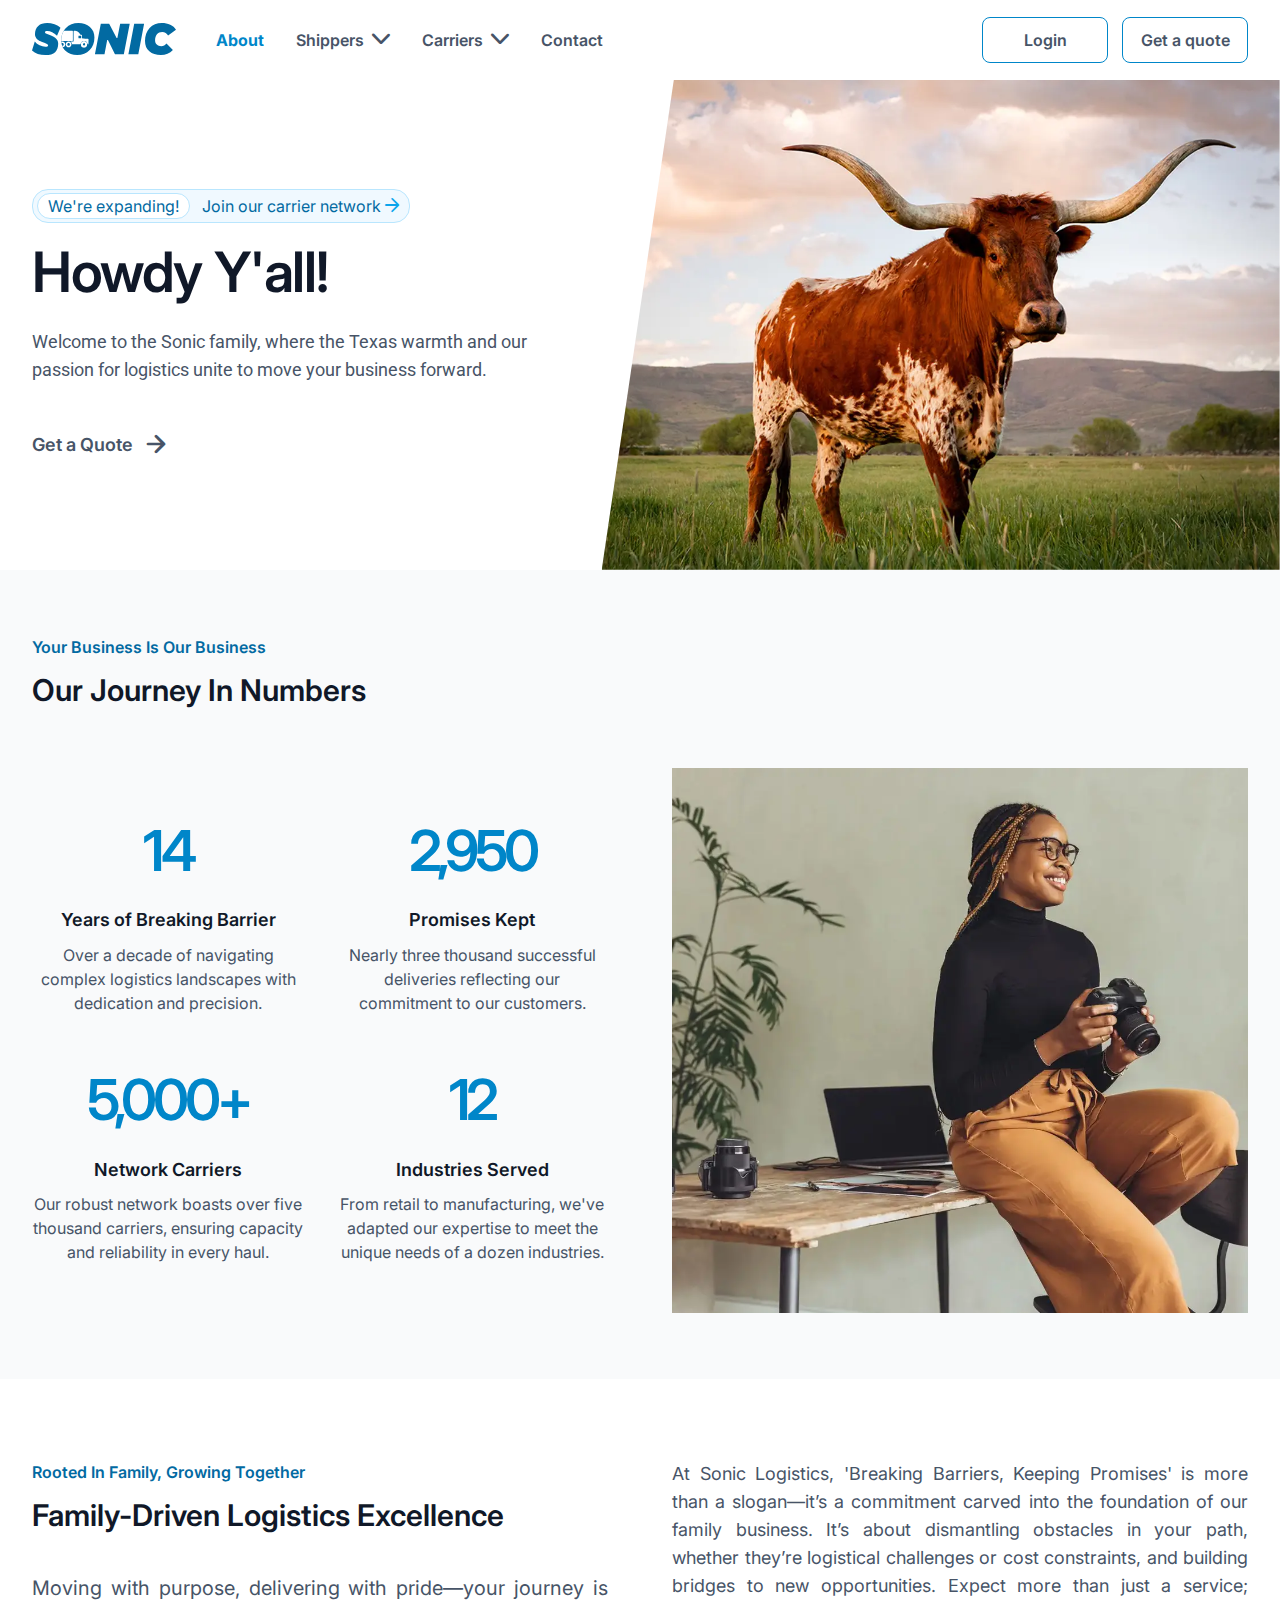
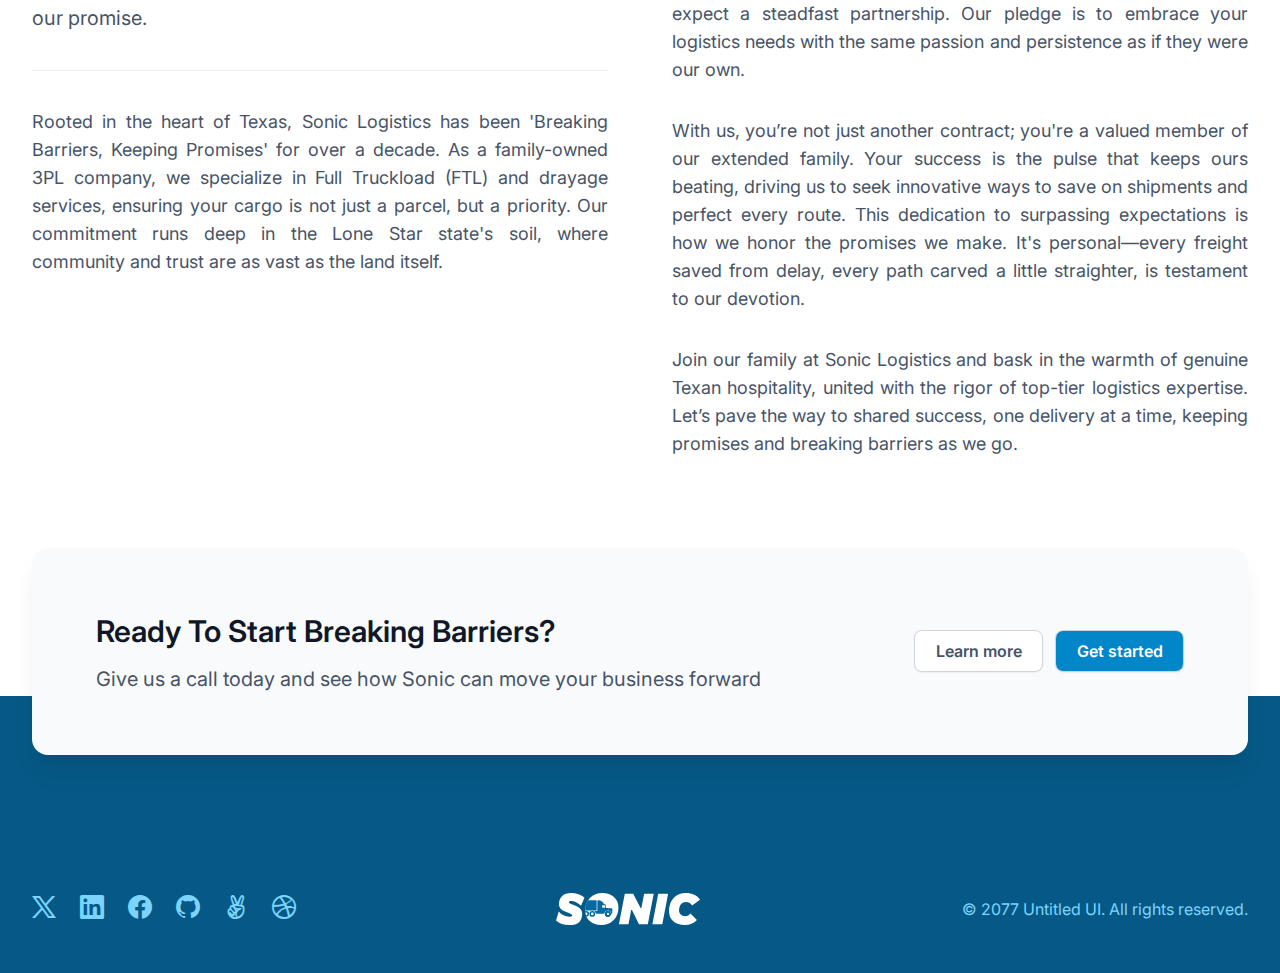
==== commit 84d1ea89: "change_30.04.2024_20:57" ====
--- a/about.html
+++ b/about.html
@@ -8,7 +8,7 @@
 	<meta name="description" content="Author: Garshin K. V.,
 	Truck rental website">
 	<!-- <style>body{opacity: 0;}</style> -->
-	<link rel="stylesheet" href="css/style.min.css?_v=20240428190856">
+	<link rel="stylesheet" href="css/style.min.css?_v=20240430205537">
 	<link rel="shortcut icon" href="favicon.ico">
 	<!-- <meta name="robots" content="noindex, nofollow"> -->
 	<meta name="viewport" content="width=device-width, initial-scale=1.0">
@@ -125,51 +125,51 @@
 
 							<li class="menu__item menu__item--mark">
 
-								<a href="shippers.html" class="menu__link menu__link--parent">Shippers</a>
+								<a href="shippers.html" data-goto=".shippers-page" class="menu__link menu__link--parent">Shippers</a>
 
 								<div class="menu__submenu submenu">
 									<ul class="submenu__box">
 										<li class="submenu__item">
-											<a href="shippers.html#offers-shippers" class="submenu__link">Offers</a>
-										</li>
-										<li class="submenu__item">
-											<a href="shippers.html#cooperation-shippers" class="submenu__link">Cooperation</a>
-										</li>
-										<li class="submenu__item">
-											<a href="shippers.html#logistic-shippers" class="submenu__link">Logistic</a>
-										</li>
-										<li class="submenu__item">
-											<a href="shippers.html#meneger-shippers" class="submenu__link">Management</a>
-										</li>
-										<li class="submenu__item">
-											<a href="shippers.html#support-shippers" class="submenu__link">Support</a>
-										</li>
-										<li class="submenu__item">
-											<a href="shippers.html#solution-shippers" class="submenu__link">Solutions</a>
-										</li>
-										<li class="submenu__item">
-											<a href="shippers.html#barries-shippers" class="submenu__link">Feedback</a>
+											<a href="shippers.html#offers-shippers" data-goto=".offers-shippers" class="submenu__link">Offers</a>
+										</li>
+										<li class="submenu__item">
+											<a href="shippers.html#cooperation-shippers" data-goto=".cooperation-shippers" data-goto-page data-goto-header class="submenu__link">Cooperation</a>
+										</li>
+										<li class="submenu__item">
+											<a href="shippers.html#logistic-shippers" data-goto=".logistic-shippers" data-goto-page data-goto-header class="submenu__link">Logistic</a>
+										</li>
+										<li class="submenu__item">
+											<a href="shippers.html#meneger-shippers" data-goto=".meneger-shippers" data-goto-page data-goto-header class="submenu__link">Management</a>
+										</li>
+										<li class="submenu__item">
+											<a href="shippers.html#support-shippers" data-goto=".support-shippers" data-goto-page data-goto-header class="submenu__link">Support</a>
+										</li>
+										<li class="submenu__item">
+											<a href="shippers.html#solution-shippers" data-goto=".solution-shippers" data-goto-page data-goto-header class="submenu__link">Solutions</a>
+										</li>
+										<li class="submenu__item">
+											<a href="shippers.html#barries-shippers" data-goto=".barries-shippers" data-goto-page data-goto-header class="submenu__link">Feedback</a>
 										</li>
 									</ul>
 								</div>
 							</li>
 
 							<li class="menu__item menu__item--mark">
-								<a href="carriers.html" class="menu__link menu__link--parent">Carriers
+								<a href="carriers.html" data-goto=".carriers-page" class="menu__link menu__link--parent">Carriers
 								</a>
 								<div class="menu__submenu submenu">
 									<ul class="submenu__box">
 										<li class="submenu__item">
-											<a href="carriers.html#growth-carriers" class="submenu__link">Growth</a>
-										</li>
-										<li class="submenu__item">
-											<a href="carriers.html#partnering-carriers" class="submenu__link">Cooperation</a>
-										</li>
-										<li class="submenu__item">
-											<a href="carriers.html#support-carriers" class="submenu__link">Features</a>
-										</li>
-										<li class="submenu__item">
-											<a href="carriers.html#feedback-carriers" class="submenu__link">Feedback</a>
+											<a href="carriers.html#growth-carriers" data-goto=".growth-carriers" data-goto-page data-goto-header class="submenu__link">Growth</a>
+										</li>
+										<li class="submenu__item">
+											<a href="carriers.html#partnering-carriers" data-goto=".partnering-carriers" data-goto-page data-goto-header class="submenu__link">Cooperation</a>
+										</li>
+										<li class="submenu__item">
+											<a href="carriers.html#support-carriers" data-goto=".support-carriers" data-goto-page data-goto-header class="submenu__link">Features</a>
+										</li>
+										<li class="submenu__item">
+											<a href="carriers.html#feedback-carriers" data-goto=".feedback-carriers" data-goto-page data-goto-header class="submenu__link">Feedback</a>
 										</li>
 									</ul>
 								</div>
@@ -356,7 +356,7 @@
 			</div>
 		</footer>
 	</div>
-	<script src="js/app.min.js?_v=20240428190856"></script>
+	<script src="js/app.min.js?_v=20240430205537"></script>
 
 
 
--- a/css/style.min.css
+++ b/css/style.min.css
@@ -1 +1 @@
-@charset "UTF-8";@import url(https://fonts.googleapis.com/css?family=Inter:400,500,700&display=swap);@import url(https://fonts.googleapis.com/css?family=Roboto:400&display=swap);@font-face{font-family:IconFont;font-display:swap;src:url(../fonts/IconFont.woff2) format("woff2"),url(../fonts/IconFont.woff) format("woff");font-weight:400;font-style:normal}[class*=".icon-"]:before{font-family:IconFont;font-style:normal;font-weight:400;font-variant:normal;text-transform:none;line-height:1;-webkit-font-smoothing:antialiased;-moz-osx-font-smoothing:grayscale}[class*=".icon-"]:before{display:block}.icon-arrow-mark:before{content:"a"}.icon-logistic-carriers:before{content:"b"}.icon-item-scroll-up:before{content:"c"}.icon-header-mark:before{content:"d"}.icon-contact-message-chate:before{content:"e"}.icon-barrierltl:before{content:"f"}.icon-checkmark:before{content:"g"}.icon-circle-item:before{content:"h"}.icon-social-github:before{content:"i"}.icon-barrierflt:before{content:"j"}.icon-barrier-warehousing:before{content:"k"}.icon-barrier-expedited:before{content:"l"}.icon-barrier-drayage:before{content:"m"}.icon-barrier-cross:before{content:"n"}.icon-logistic-shippers:before{content:"o"}.icon-phone:before{content:"p"}.icon-popup-close:before{content:"q"}.icon-popup-eye:before{content:"r"}.icon-popup-mail:before{content:"s"}.icon-popup-person-add:before{content:"t"}.icon-social-angellist:before{content:"u"}.icon-social-dribbble:before{content:"v"}.icon-social-fc:before{content:"w"}.icon-social-in:before{content:"x"}.icon-social-twitter:before{content:"y"}.icon-social-youtube:before{content:"z"}.icon-truck:before{content:"A"}.icon-zap-fast:before{content:"B"}.box__title,.family-log__title,.indicators__title{color:#101828;font-size:clamp(1.75rem,1.707rem + .22vw,1.875rem);font-weight:600;line-height:1.3;text-transform:capitalize}.client-blank__remember-inscription,.client-blank__remember-inscription--reg,.registration__creat-label,.registration__design-label,.registration__other-label,.registration__research-label,.registration__strategy-label,.registration__ux-label{display:inline-flex;-webkit-column-gap:.75em;-moz-column-gap:.75em;column-gap:.75em;align-items:center;cursor:pointer}.client-blank__remember-inscription--reg::before,.client-blank__remember-inscription::before,.registration__creat-label::before,.registration__design-label::before,.registration__other-label::before,.registration__research-label::before,.registration__strategy-label::before,.registration__ux-label::before{align-self:flex-start;width:1.25em;height:1.25em;flex:0 0 1.25em;content:"";border-radius:.375em;border:.0625em solid #d0d5dd}.client-blank__cell-remember,.client-blank__cell-remember--reg,.registration__field-creat,.registration__field-design,.registration__field-other,.registration__field-research,.registration__field-strategy,.registration__field-ux{position:absolute;left:0;top:0;width:0;height:0;opacity:0}*{padding:0;margin:0;border:0}*,*::after,*::before{box-sizing:border-box}*::after,*::before{display:inline-block}body,html{height:100%;min-width:320px}body{color:#475467;line-height:1;font-family:Inter;font-size:1rem;-ms-text-size-adjust:100%;-moz-text-size-adjust:100%;-webkit-text-size-adjust:100%;-webkit-font-smoothing:antialiased;-moz-osx-font-smoothing:grayscale}button,input,textarea{font-family:Inter;font-size:inherit;line-height:inherit;color:inherit;background-color:transparent}input,textarea{width:100%}button,option,select{cursor:pointer}a{display:inline-block;color:inherit;text-decoration:none}ul li{list-style:none}img{vertical-align:top}b,h1,h2,h3,h4,h5,h6,strong{font-weight:inherit;font-size:inherit}address,em,i{font-style:normal}img{vertical-align:top}button,input,textarea{font-family:inherit;font-size:inherit;line-height:inherit}button{color:inherit;background-color:transparent}input[type=email],input[type=tel],input[type=text],textarea{-webkit-appearance:none;appearance:none}textarea{resize:vertical}table{border-collapse:collapse;border-spacing:0}.lock body{overflow:hidden;touch-action:none;-ms-scroll-chaining:none;overscroll-behavior:none}.wrapper{min-height:100%;display:flex;flex-direction:column;overflow:hidden}@supports (overflow:clip){.wrapper{overflow:clip}}.wrapper > main{flex:1 1 auto}.wrapper > *{min-width:0}[class*=__container]{max-width:77.875rem;margin:0 auto;padding:0 .9375rem}.icon-menu{display:none}.popup{position:fixed;top:0;left:0;bottom:0;right:0;padding:30px 10px;transition:visibility .8s ease 0s;visibility:hidden;pointer-events:none}.popup_show{z-index:150;visibility:visible;overflow:auto;pointer-events:auto}.popup_show .popup__content{visibility:visible;-webkit-transform:scale(1);transform:scale(1)}.popup__wrapper{display:flex;flex-direction:column;align-items:center;min-height:100%;flex:1 1 auto;width:100%;display:flex;justify-content:center;align-items:center}.popup__content{visibility:hidden;-webkit-transform:scale(0);transform:scale(0);transition:-webkit-transform .3s ease 0s;transition:transform .3s ease 0s;transition:transform .3s ease 0s,-webkit-transform .3s ease 0s;background-color:#e0f2fe;border:.125em solid #7cd4fd;box-shadow:0 0 1.875em rgba(0,0,0,.5);display:flex;flex-direction:column;justify-content:center;align-items:center;padding:20px;width:100%;max-width:18.75em;border-radius:1.25em}.lock .popup__content{visibility:visible}.popup__content{overflow:hidden;display:flex;flex-direction:row}.popup__content.active{height:450px}.popup__content.active .client-blank--entrance{-webkit-transform:translateX(-400px);transform:translateX(-400px)}.popup__content.active .client-blank--registration{-webkit-transform:translateX(0);transform:translateX(0)}.popup__close-form{font-family:IconFont;position:absolute;right:0;top:0;background:#0ba5ec;width:2.8125em;height:2.8125em;color:#fff;display:flex;align-items:center;justify-content:center;border-bottom-left-radius:1.25em;transition:all .35s ease-in}.client-blank__title{font-size:1.875em;font-weight:700;line-height:1.2;color:#065986}.client-blank__title:not(:last-child){margin-bottom:.9375rem}.client-blank__item-box{position:relative;width:100%;height:3.125em;border-bottom:.125em solid #344054;margin:1.5625em 0}.client-blank__icon-item{font-family:IconFont;font-size:1.125rem;position:absolute;right:.5em;top:1.25em}.client-blank__icon-item--pass{cursor:pointer}.client-blank__icon-item--reg{cursor:pointer}.client-blank__cell-item{width:100%;height:100%;background:0 0;border:none;outline:0;padding:0 2.1875em 0 .3125em}.client-blank__cell-item:focus ~ .client-blank__item-inscription,.client-blank__cell-item:valid ~ .client-blank__item-inscription{top:-.3125em;transition:all .2s ease-in}.client-blank__item-inscription{position:absolute;left:.3125em;top:50%;-webkit-transform:translateY(-50%);transform:translateY(-50%);font-weight:500;line-height:1.2;pointer-events:none;color:#026aa2}.client-blank__remember-forgot{position:relative;font-size:.75rem;display:flex;justify-content:space-between;align-items:center}.client-blank__remember-forgot:not(:last-child){margin-bottom:.9375em}.client-blank__cell-remember:focus-visible + .client-blank__remember-inscription::before{outline:.125em solid #065986}.client-blank__cell-remember:checked + .client-blank__remember-inscription::before{background:url(../img/contact/check_box.svg) 0 0/cover no-repeat}.client-blank__cell-remember--reg:focus-visible + .client-blank__remember-inscription--reg::before{outline:.125em solid #065986}.client-blank__cell-remember--reg:checked + .client-blank__remember-inscription--reg::before{background:url(../img/contact/check_box.svg) 0 0/cover no-repeat}.client-blank__link-form-jump{color:#0ba5ec;text-decoration:underline;transition:all .3s ease-in}.client-blank__link-form-log{color:#0ba5ec;text-decoration:underline;transition:all .3s ease-in}.client-blank__btn-login{width:100%;text-align:center;color:#fff;line-height:1.5;border-radius:.5em;border:.0625em solid #0086c9;background:#0086c9;box-shadow:0 .0625em .125em 0 rgba(16,24,40,.05);padding:.375em 0;transition:all .3s ease-in}.client-blank__btn-login:not(:last-child){margin-bottom:.9375em}.client-blank__btn-regestration{width:100%;text-align:center;color:#fff;line-height:1.5;border-radius:.5em;border:.0625em solid #0086c9;background:#0086c9;box-shadow:0 .0625em .125em 0 rgba(16,24,40,.05);padding:.375em 0;transition:all .3s ease-in}.client-blank__btn-regestration:not(:last-child){margin-bottom:.9375em}.client-blank__login-register{text-align:center;font-size:.75em;font-weight:500;display:flex;-webkit-column-gap:.9375em;-moz-column-gap:.9375em;column-gap:.9375em;align-items:center;justify-content:center}.client-blank--entrance{display:flex;flex-direction:column;justify-content:center;align-items:center;width:100%}.client-blank--registration{display:flex;flex-direction:column;justify-content:center;align-items:center;width:100%;position:absolute;left:0;top:1.875em;-webkit-transform:translateX(25em);transform:translateX(25em)}.spollers{display:grid;gap:15px}.spollers__item{font-size:1.25rem}.spollers__title{width:100%;cursor:default;text-align:left;border:1px solid #eee;padding:.625rem .9375rem;border-radius:.3125rem;position:relative;list-style:none}.spollers__title::-webkit-details-marker,.spollers__title::marker{display:none}._spoller-init .spollers__title{cursor:pointer}._spoller-init .spollers__title::after,._spoller-init .spollers__title::before{content:"";position:absolute;right:10px;top:50%;background-color:#000;height:2px;width:15px;transition:-webkit-transform .5s ease 0s;transition:transform .5s ease 0s;transition:transform .5s ease 0s,-webkit-transform .5s ease 0s}._spoller-init .spollers__title::before{-webkit-transform:translate(-75%,-50%) rotate(40deg);transform:translate(-75%,-50%) rotate(40deg)}._spoller-init .spollers__title::after{-webkit-transform:translate(0,-50%) rotate(-40deg);transform:translate(0,-50%) rotate(-40deg)}._spoller-init .spollers__title._spoller-active::before{-webkit-transform:translateX(-75%) rotate(-40deg);transform:translateX(-75%) rotate(-40deg)}._spoller-init .spollers__title._spoller-active::after{-webkit-transform:rotate(40deg);transform:rotate(40deg)}.spollers__body{padding:1.25rem;border-radius:.3125rem;border:1px solid #eee}.ibg{width:100%;height:100%;-o-object-fit:cover;object-fit:cover}.ibg--top{-o-object-position:top;object-position:top}.ibg--bottom{-o-object-position:bottom;object-position:bottom}.ibg--left{-o-object-position:left;object-position:left}.ibg--right{-o-object-position:right;object-position:right}.ibg--contain{-o-object-fit:contain;object-fit:contain}.hero{max-width:100%;position:relative;display:flex}.hero__content{flex:0 0 100%;align-self:center}.hero__zone{max-width:77.875rem;margin:0 auto;padding:0 .9375rem}.hero__row-content{display:inline-flex;color:#026aa2;-webkit-column-gap:.75em;-moz-column-gap:.75em;column-gap:.75em}.hero__row-content:not(:last-child){margin-bottom:1em}.hero__expanding{border-radius:1em;border:.0625em solid #b9e6fe;background:#fff;padding:.25em .625em}.hero__link{display:flex;align-items:center;-webkit-column-gap:.25em;-moz-column-gap:.25em;column-gap:.25em;transition:all .4s ease-in-out}.hero__link::after{transition:all .4s ease-in-out;content:"a";font-family:IconFont;font-size:.875rem;color:#0ba5ec}.hero__title{color:#101828;font-weight:600;line-height:1.2;letter-spacing:-.025em;text-transform:capitalize}.hero__title:not(:last-child){margin-bottom:.4em}.hero__paragraph{font-family:Roboto;line-height:1.52;margin-bottom:clamp(1.375rem,-19.159rem + 29.55vw,3rem)}.hero__paragraph p:not(:last-child){margin-bottom:.5em}.hero__image{height:100%;flex:0 0 53%}.hero__img-item{position:absolute;left:0;top:0;width:100%;height:100%;-o-object-fit:cover;object-fit:cover}.hero__button-link-jump--quote{font-size:1.125rem;font-weight:600;line-height:1.556;transition:all .3s ease-in;display:inline-flex;-webkit-column-gap:.75em;-moz-column-gap:.75em;column-gap:.75em}.hero__button-link-jump--quote::after{content:"a";font-family:IconFont;font-size:1.125rem;font-weight:600}.button-group__btn-jump{font-weight:600}.button-group__btn-jump--ship-us{font-size:1.125rem;display:flex;align-items:center;-webkit-column-gap:.75em;-moz-column-gap:.75em;column-gap:.75em;padding:1em 1.375em;transition:all .4s ease-in;z-index:2}.button-group__btn-jump--ship-us::before{display:inline-block;content:"A";font-family:IconFont;font-size:1.375rem;font-weight:500}.button-group__btn-jump--ship-us::after{transition:all .4s ease-in;content:"";position:absolute;left:0;bottom:0;width:100%;height:0;background:#0086c9;z-index:-1;border-radius:50% 50% 0 0}.button-group__btn-jump--haul-us{font-size:1.125rem;padding:1.125em 1.375em;color:#fff;z-index:2;transition:all .4s ease-in}.button-group__btn-jump--haul-us::before{transition:all .4s ease-in;content:"";position:absolute;left:0;top:0;width:100%;height:170%;background:#0086c9;z-index:-1;border-radius:0 0 100% 100%}.solution--setup:not(:last-child){margin-bottom:clamp(3.438rem,2.705rem + 3.66vw,6rem)}.solution__sub-caption{color:#026aa2;text-align:left;font-weight:600;line-height:1.5;text-transform:capitalize}.solution__sub-caption:not(:last-child){margin-bottom:.75em}.solution__title{color:#101828;font-size:2.25rem;font-weight:600;line-height:1.22;letter-spacing:-.04375em;text-transform:capitalize}.solution__title:not(:last-child){margin-bottom:.5555555556em}.solution__paragraph{font-size:clamp(1.125rem,1.089rem + .18vw,1.25rem);line-height:1.5}.solution__paragraph:not(:last-child){margin-bottom:clamp(2.125rem,1.589rem + 2.68vw,4rem)}.solution__paragraph p:not(:last-child){margin-bottom:.5em}.solution__card{display:grid;grid-template-columns:repeat(auto-fill,minmax(18.125em,1fr));-webkit-column-gap:2em;-moz-column-gap:2em;column-gap:2em;row-gap:clamp(1.563rem,.866rem + 3.48vw,4rem)}.box-card__cell{display:flex;flex-direction:column;height:100%}.cell__label{width:3.5em;height:3.5em;background-color:#f0f9ff;border-radius:50%;display:flex;align-items:center;justify-content:center;position:relative;z-index:-2}.cell__label::after{position:absolute;content:"";left:14%;top:15%;width:2.5em;height:2.5em;background-color:#e0f2fe;border-radius:50%;z-index:-1}.cell__label:not(:last-child){margin-bottom:clamp(.938rem,.614rem + 1.62vw,1.875rem)}.cell__iconfont-large{font-family:IconFont;font-size:1.5rem;color:#0086c9}.cell__title{color:#101828;font-size:toREm(20);font-weight:600;line-height:1.5;text-transform:capitalize;flex-grow:1}.cell__title:not(:last-child){margin-bottom:.5em}.cell__paragraph{line-height:1.5;font-size:clamp(.938rem,.92rem + .09vw,1rem)}.cell__paragraph p:not(:last-child){margin-bottom:.5em}.cell__paragraph:not(:last-child){margin-bottom:1.25em}.cell__link{color:#026aa2;font-weight:600;line-height:1.5;display:inline-flex;align-items:center;-webkit-column-gap:.5em;-moz-column-gap:.5em;column-gap:.5em;transition:all .4s ease-in-out}.cell__iconfont-small{font-family:IconFont;font-size:.875rem;color:#026aa2;font-weight:500;transition:all .4s ease-in-out}.support--setup:not(:last-child){margin-bottom:clamp(3.438rem,2.705rem + 3.66vw,6rem)}.support__body-text{display:flex;flex-direction:column;text-align:center;max-width:48em;margin:0 auto}.support__body-text:not(:last-child){margin-bottom:clamp(2.125rem,1.018rem + 5.54vw,6rem)}.support__subtitle{color:#026aa2;text-align:center;font-weight:600;line-height:1.5;text-transform:capitalize}.support__subtitle:not(:last-child){margin-bottom:.75em}.support__title{color:#101828;font-size:2.25rem;font-weight:600;line-height:1.22;letter-spacing:-.045em}.support__title:not(:last-child){margin-bottom:1.25rem}.support__paragraph{font-size:clamp(1.125rem,1.089rem + .18vw,1.25rem);line-height:1.5}.support__paragraph p:not(:last-child){margin-bottom:.625em}.experience{display:flex}.experience__content{flex:0 0 100%}.experience__pic{width:100%;height:100%;-o-object-fit:cover;object-fit:cover}.box-card__cell-label{width:3.5em;height:3.5em;background-color:#f0f9ff;border-radius:50%;display:flex;align-items:center;justify-content:center;position:relative;z-index:-2}.box-card__cell-label::after{position:absolute;content:"";left:14%;top:15%;width:2.5em;height:2.5em;background-color:#e0f2fe;border-radius:50%;z-index:-1}.box-card__cell-label:not(:last-child){margin-bottom:1.5em}.box-card__iconfont-large{font-family:IconFont;font-size:1.5rem;color:#0086c9}.box-card__title{color:#101828;font-size:clamp(1.75rem,1.702rem + .24vw,1.875rem);font-weight:600;line-height:1.26}.box-card__title:not(:last-child){margin-bottom:1em}.box-card__paragraph{font-size:1.125rem;line-height:1.55}.box-card__paragraph:not(:last-child){margin-bottom:2em}.box-card__paragraph p:not(:last-child){margin-bottom:.625em}.box-card__list{font-size:1.125rem;line-height:1.55}.box-card__item{display:flex;-webkit-column-gap:.75em;-moz-column-gap:.75em;column-gap:.75em}.box-card__item::before{flex:0 0 1.75em;display:flex;align-items:center;justify-content:center;content:"i";font-family:IconFont;font-size:.75rem;color:#0086c9;background-color:#e0f2fe;height:1.75em;border-radius:50%}.box-card__item:not(:last-child){margin-bottom:1.25em}.scroll-up::before{transition:color .3s ease-in;position:fixed;content:"c";font-family:IconFont;right:1.25em;bottom:8%;cursor:pointer;font-size:2.1875rem;color:#7cd4fd;z-index:99;width:.625em;height:.625em;background-color:#fff;display:flex;justify-content:center;align-items:center}.scroll-up--hide{display:none}.menu__link.active{font-weight:700;color:#0086c9}.header{position:fixed;width:100%;top:0;left:0;z-index:100;background-color:#fff}.header__container{padding-top:.625em;padding-bottom:.625em;min-height:5em;display:flex;align-items:center;-webkit-column-gap:2.5em;-moz-column-gap:2.5em;column-gap:2.5em}.header__link{z-index:5}.header_logo-company{flex-shrink:0;z-index:40;position:relative;height:2em;width:9.0625em}.header__menu{flex-grow:1;justify-content:flex-end;display:flex;align-items:center;-webkit-column-gap:.875em;-moz-column-gap:.875em;column-gap:.875em}.menu__body{flex-grow:1;font-weight:600;line-height:1.5}.menu__list{display:flex;flex-wrap:wrap;justify-content:flex-start;-webkit-column-gap:2em;-moz-column-gap:2em;column-gap:2em;align-items:center}.menu__item--mark{position:relative;display:flex;align-items:center;-webkit-column-gap:.5em;-moz-column-gap:.5em;column-gap:.5em}.menu__link{transition:all .3s ease-in;position:relative}.menu__link--parent{position:relative;display:flex;-webkit-column-gap:.5em;-moz-column-gap:.5em;column-gap:.5em;align-items:center}.menu__submenu{transition:all .45s ease-in-out;-webkit-transform:translate(0,10%);transform:translate(0,10%);opacity:0;visibility:hidden;pointer-events:none}.menu__header-btn{display:flex;-webkit-column-gap:.875em;-moz-column-gap:.875em;column-gap:.875em;position:relative;z-index:5}.menu__btn-access{position:relative;font-weight:600;line-height:1.5;padding:.625em 1em;border-radius:.5em;border:.0625em solid #0086c9;min-width:7.875em}.menu__btn-access--login-in{position:relative;z-index:4;transition:all .4s ease-in-out;overflow:hidden}.menu__btn-access--login-in::before{transition:all .4s ease-in-out;background:#0086c9;content:"";z-index:-1;position:absolute;width:100%;height:0;-webkit-transform:translate(-25%,-35%) rotate(-75deg);transform:translate(-25%,-35%) rotate(-75deg)}.menu__btn-access--get-quote{position:relative;transition:all .4s ease-in-out;overflow:hidden}.menu__btn-access--get-quote::before{transition:all .4s ease-in-out;background:#0086c9;content:"";z-index:-1;position:absolute;width:100%;height:0;-webkit-transform:translate(-15%,-35%) rotate(-75deg);transform:translate(-15%,-35%) rotate(-75deg)}.submenu{z-index:3;min-width:11.25em;height:100%}.submenu__box{border:.125em solid #f2f4f7;background:#f9fafb;padding:.9375rem 0;box-shadow:0 1.25em 1.5em -.25em rgba(16,24,40,.08),0 .5em .5em -.25em rgba(16,24,40,.03)}.submenu__item{padding:.4375em .75em;transition:all .4s ease-in-out}.submenu__item:not(:last-child){margin-bottom:.3125em}.submenu__link{width:100%}.footer{background:#065986}.footer__container{padding-top:.625em;padding-bottom:.625em}.footer__body{min-height:8em;display:flex;flex-wrap:wrap;justify-content:space-between;align-items:center;-webkit-column-gap:1.5rem;-moz-column-gap:1.5rem;column-gap:1.5rem}.items__socials-icon{font-family:IconFont;color:#7cd4fd;font-size:1.5rem;font-weight:400;display:flex;-webkit-column-gap:1.5rem;-moz-column-gap:1.5rem;column-gap:1.5rem}.items__comp-logo{width:9.125em;height:2em}.items__rights{color:#7cd4fd;line-height:1.5;flex-shrink:0;font-size:clamp(.938rem,.916rem + .11vw,1rem)}.items__pic{transition:all .3s ease-in}.partner--setup:not(:last-child){margin-bottom:clamp(3.438rem,2.705rem + 3.66vw,6rem)}.partner{background:#065986}.partner__container{padding-top:clamp(1.25rem,-.107rem + 6.79vw,6rem);padding-bottom:clamp(1.25rem,-.107rem + 6.79vw,6rem)}.partner__sub-caption{color:#b9e6fe;text-align:center;font-weight:500;line-height:1.5;text-transform:capitalize}.partner__sub-caption:not(:last-child){margin-bottom:2.125em}.partner__inner-list{display:flex;flex-wrap:wrap;-webkit-column-gap:1.5625rem;-moz-column-gap:1.5625rem;column-gap:1.5625rem;row-gap:1.25em;justify-content:center;align-items:center}.company-list__item{overflow:clip;display:block;flex:0 0 14%}.company-list__thumb{width:100%;height:100%;-o-object-fit:contain;object-fit:contain}.pledge--setup{display:flex;width:100%}.pledge--setup:not(:last-child){margin-bottom:clamp(3.438rem,2.705rem + 3.66vw,6rem)}.pledge{background:#065986}.pledge__container{flex-grow:1;display:flex;width:100%;-webkit-column-gap:4em;-moz-column-gap:4em;column-gap:4em}.pledge__text-area{display:flex;flex-direction:column;justify-content:center;flex:0 0 50%}.pledge__set-img{flex:0 1 50%}.text-area__desk:not(:last-child){margin-bottom:1.25em}.text-area__slides-one:not(:last-child){margin-bottom:1.25em}.text-area__sub-caption{color:#f5fbff;text-align:left;font-weight:600;line-height:1.5;text-transform:capitalize}.text-area__sub-caption:not(:last-child){margin-bottom:.75em}.text-area__title{color:#fff;font-size:clamp(2.625rem,2.518rem + .54vw,3rem);font-weight:600;line-height:1.25;letter-spacing:-.06rem;text-transform:capitalize}.text-area__paragraph{color:#b9e6fe;font-family:Roboto;font-size:clamp(1rem,.964rem + .18vw,1.125rem);line-height:1.53}.set-img__cargo-thumb{width:100%;height:100%;-o-object-fit:cover;object-fit:cover}.set-img__driver-thumb{width:100%;height:100%;-o-object-fit:cover;object-fit:cover;-o-object-position:top right;object-position:top right}.set-img__track-thumb{width:100%;height:100%;-o-object-fit:cover;object-fit:cover}.set-img__driver-good-thumb{width:100%;height:100%;-o-object-fit:cover;object-fit:cover}.set-img__group-thumb{width:100%;height:100%;-o-object-fit:cover;object-fit:cover}.logistic--setup:not(:last-child){margin-bottom:clamp(3.438rem,2.705rem + 3.66vw,6rem)}.logistic__sub-caption{color:#026aa2;text-align:center;font-weight:600;line-height:1.5;text-transform:capitalize}.logistic__sub-caption:not(:last-child){margin-bottom:.75em}.logistic__title{color:#101828;text-align:center;font-size:2.25rem;font-weight:600;line-height:1.22;letter-spacing:-.045rem}.logistic__title:not(:last-child){margin-bottom:1.25rem}.logistic__paragraph{text-align:center;font-size:clamp(1.125rem,1.089rem + .18vw,1.25rem);line-height:1.5;max-width:37.5em;margin:0 auto}.logistic__paragraph p:not(:last-child){margin-bottom:.5rem}.logistic__info-section{display:flex;flex-wrap:wrap;row-gap:6rem}.dashboard--setup{display:flex;-webkit-column-gap:6em;-moz-column-gap:6em;column-gap:6em;justify-content:space-between}.dashboard__desk-text{display:flex;flex-direction:column;justify-content:center;align-items:flex-start;flex:0 1 50%}.dashboard__row-content:not(:last-child){margin-bottom:clamp(.938rem,.672rem + 1.33vw,1.5rem)}.dashboard__label{width:3.5em;height:3.5em;background-color:#f0f9ff;border-radius:50%;display:flex;align-items:center;justify-content:center;position:relative;z-index:-2}.dashboard__label::after{position:absolute;content:"";left:14%;top:15%;width:2.5em;height:2.5em;background-color:#e0f2fe;border-radius:50%;z-index:-1}.dashboard__iconfont-large{font-family:IconFont;font-size:1.5rem;color:#0086c9}.dashboard__subtitle{color:#101828;font-size:clamp(1.25rem,1.034rem + 1.08vw,1.875rem);font-weight:600;line-height:1.26}.dashboard__subtitle:not(:last-child){margin-bottom:.5333333333em}.dashboard__paragraph{line-height:1.55}.dashboard__paragraph p:not(:last-child){margin-bottom:.5rem}.dashboard__paragraph:not(:last-child){margin-bottom:1.625em}.dashboard__pic-inner{background:#f2f4f7;flex:0 1 50%;padding:1.25em;position:relative;z-index:2}.dashboard__pic-inner--waves::before{content:"";position:absolute;right:-70%;bottom:-27%;width:100%;height:100%;background:url(../img/logistic/pattern_waves.svg) 0 0 no-repeat;z-index:-1}.dashboard__pic-inner--lines::before{content:"";position:absolute;left:-20%;top:25%;width:100%;height:100%;background:url(../img/logistic/pattern_lines.svg) 0 0 no-repeat;z-index:-1}.dashboard__img-logistic{width:100%;height:100%;-o-object-fit:contain;object-fit:contain;border-radius:.5em;border:.25em solid #101828}.barriers__container{display:flex;width:100%}.barriers__body{background-color:#f9fafb;padding:clamp(1.25rem,.3rem + 4.75vw,4rem) clamp(.625rem,-.541rem + 5.83vw,4rem);border-radius:1em;box-shadow:0 1.25em 1.5em -.25em rgba(16,24,40,.08),0 .5em .5em -.25em rgba(16,24,40,.03);display:flex;width:100%;flex-wrap:wrap;-webkit-column-gap:.9375em;-moz-column-gap:.9375em;column-gap:.9375em;row-gap:1.25em;justify-content:flex-end;align-items:center}.barriers--setup{background:linear-gradient(to bottom,#fff 0,#fff 50%,#065986 50%,#065986 100%);padding-top:clamp(0,-13.548rem + 21.72vw,6rem);padding-bottom:clamp(3.438rem,2.705rem + 3.66vw,6rem)}.box__text-area{display:flex;flex-direction:column;row-gap:1em;flex-grow:1}.box__paragraph{font-size:clamp(1.125rem,1.082rem + .22vw,1.25rem);line-height:1.2}.box__paragraph p:not(:last-child){margin-bottom:.3125em}.box__paragraph:not(:last-child){margin-bottom:.625em}.button-group__btn-jump{min-width:8.0625em;border-radius:.5em;border:.0625em solid #d0d5dd;background:#fff;box-shadow:0 .0625em .125em 0 rgba(16,24,40,.05);position:relative;overflow:hidden}.button-group__btn-jump--learnmore{transition:all .4s ease-in;z-index:2;padding:.75em 1.25em}.button-group__btn-jump--learnmore::before{transition:all .4s ease-in;content:"";position:absolute;left:0;bottom:0;width:100%;height:0;background:#0086c9;z-index:-1;border-radius:50% 50% 0 0}.button-group__btn-jump--getstarted{color:#fff;z-index:2;padding:.75em 1.25em;transition:all .4s ease-in}.button-group__btn-jump--getstarted::before{transition:all .4s ease-in;content:"";position:absolute;left:0;top:0;width:100%;height:170%;background:#0086c9;z-index:-1;border-radius:0 0 100% 100%}.button-group--setup{flex-shrink:0;display:flex;-webkit-column-gap:.75em;-moz-column-gap:.75em;column-gap:.75em}.indicators--speaking{background:#f9fafb}.indicators--speaking:not(:last-child){margin-bottom:clamp(3.75rem,-2.1rem + 9vw,6rem)}.indicators__container{padding-bottom:clamp(1.25rem,-11.1rem + 19vw,6rem);padding-top:clamp(3.75rem,-2.1rem + 9vw,6rem);padding-top:clamp(1.25rem,-11.1rem + 19vw,6rem)}.indicators__desk-text:not(:last-child){margin-bottom:clamp(1.25rem,.464rem + 3.93vw,4rem)}.indicators__sub-caption{color:#026aa2;text-align:left;font-weight:600;line-height:1.5;text-transform:capitalize}.indicators__sub-caption:not(:last-child){margin-bottom:.75em}.indicators__title:not(:last-child){margin-bottom:.875rem}.indicators__box-columns{display:flex;width:100%;-webkit-column-gap:4em;-moz-column-gap:4em;column-gap:4em}.indicators__values{flex:0 1 50%;align-self:center;display:flex;text-align:center;flex-wrap:wrap;height:100%}.indicators__poster{display:block;overflow:hidden;flex:0 1 50%;aspect-ratio:592/560}.values-journey__cell-value{flex:0 1 50%;display:flex;flex-direction:column}.values-journey__row{display:flex;-webkit-column-gap:2em;-moz-column-gap:2em;column-gap:2em;height:100%}.cell-value__indicator{color:#0086c9;text-align:center;font-size:clamp(2.25rem,1.821rem + 2.14vw,3.75rem);font-weight:600;line-height:1.2;letter-spacing:-.075em}.cell-value__indicator:not(:last-child){margin-bottom:1.375rem}.cell-value__subtitle{color:#101828;font-size:1.125rem;font-style:normal;font-weight:600;line-height:1.55}.cell-value__subtitle:not(:last-child){margin-bottom:.5em}.cell-value__paragraph{line-height:1.5}.cell-value__paragraph p:not(:last-child){margin-bottom:.5em}.poster__image{width:100%;height:100%;-o-object-fit:cover;object-fit:cover}.family-log--setup{text-align:justify}.family-log--setup:not(:last-child){margin-bottom:clamp(3.438rem,2.705rem + 3.66vw,6rem)}.family-log__container{display:flex}.family-log__left-column:not(:last-child){margin-bottom:clamp(1.25rem,.982rem + 1.34vw,2.188rem)}.family-log__sub-caption{color:#026aa2;text-align:left;font-weight:600;line-height:1.5;text-transform:capitalize}.family-log__sub-caption:not(:last-child){margin-bottom:.75em}.family-log__title:not(:last-child){margin-bottom:1.25em}.family-log__subparagraph{font-size:1.25rem;line-height:1.5}.family-log__subparagraph:not(:last-child){padding-bottom:clamp(1.25rem,.893rem + 1.79vw,2.5rem);border-bottom:.0625em solid #eaecf0;margin-bottom:clamp(1.25rem,.893rem + 1.79vw,2.5rem)}.family-log__paragraph{font-size:1.125rem;line-height:1.555}.family-log__paragraph p:not(:last-child){margin-bottom:clamp(1.25rem,.982rem + 1.34vw,2.188rem)}.worklow--setup:not(:last-child){margin-bottom:clamp(3.438rem,2.705rem + 3.66vw,6rem)}.worklow__container{display:flex;flex-direction:column;align-items:center}.worklow__text-content{max-width:48em;text-align:center;align-items:center;display:flex;flex-direction:column}.worklow__text-content:not(:last-child){margin-bottom:clamp(1.625rem,.946rem + 3.39vw,4rem)}.worklow__subtitle{color:#344054;text-align:center;font-size:.875rem;font-weight:500;line-height:1.43;border-radius:.5em;border:.0625em solid #d0d5dd;box-shadow:0 .0625em .125em 0 rgba(16,24,40,.05);padding:.25em .625em;display:flex;align-items:center;-webkit-column-gap:.375em;-moz-column-gap:.375em;column-gap:.375em}.worklow__subtitle:not(:last-child){margin-bottom:1em}.worklow__subtitle::before{content:"h";font-family:IconFont;font-size:.5rem;color:#0ba5ec}.worklow__title{color:#101828;text-align:center;font-size:2.25rem;font-weight:600;line-height:1.22;letter-spacing:-.045em;text-transform:capitalize}.worklow__title:not(:last-child){margin-bottom:1.25rem}.worklow__paragraph{text-align:center;font-size:clamp(1.125rem,1.089rem + .18vw,1.25rem);line-height:1.5}.worklow__paragraph:not(:last-child){margin-bottom:4em}.worklow__paragraph p:not(:last-child){margin-bottom:.625em}.worklow__dashboard{overflow:clip;display:block;max-width:48em;width:100%;border-radius:.625em;border:.25em solid #101828}.worklow__image{width:100%;height:100%;-o-object-fit:cover;object-fit:cover}.meneger--setup:not(:last-child){margin-bottom:clamp(3.438rem,2.705rem + 3.66vw,6rem)}.meneger__body{background-color:#065986;border-radius:1em;padding:clamp(1.25rem,.464rem + 3.93vw,4rem) clamp(.938rem,.063rem + 4.38vw,4rem);text-align:center;display:flex;flex-direction:column;align-items:center;color:#fff}.meneger__title{font-size:clamp(2rem,1.929rem + .36vw,2.25rem);font-weight:500;line-height:1.22;letter-spacing:-.045em}.meneger__title:not(:last-child){margin-bottom:.8888888889em}.meneger__img{overflow:hidden;display:block;aspect-ratio:56/56;border-radius:50%;flex:0 0 3.5em;background-color:#d0d5dd}.meneger__img:not(:last-child){margin-bottom:1em}.meneger__icon{width:100%;height:100%;-o-object-fit:cover;object-fit:cover}.meneger__subtitle{font-style:normal;font-weight:600;line-height:1.5;text-transform:capitalize}.meneger__subtitle:not(:last-child){margin-bottom:.25em}.meneger__profession{color:#b9e6fe;font-size:.875rem;line-height:1.43}.meneger__profession:not(:last-child){margin-bottom:1rem}.support--setup:not(:last-child){margin-bottom:clamp(3.438rem,2.705rem + 3.66vw,6rem)}.support__body-text{display:flex;flex-direction:column;text-align:center;max-width:48em;margin:0 auto}.support__body-text:not(:last-child){margin-bottom:clamp(2.125rem,1.018rem + 5.54vw,6rem)}.support__subtitle{color:#026aa2;text-align:center;font-weight:600;line-height:1.5;text-transform:capitalize}.support__subtitle:not(:last-child){margin-bottom:.75em}.support__title{color:#101828;font-size:2.25rem;font-weight:600;line-height:1.22;letter-spacing:-.045em;text-transform:capitalize}.support__title:not(:last-child){margin-bottom:1.25rem}.support__paragraph{font-size:clamp(1.125rem,1.089rem + .18vw,1.25rem);line-height:1.5}.support__paragraph p:not(:last-child){margin-bottom:.625em}.experience{display:flex}.experience__content{flex:0 0 100%}.experience__pic{width:100%;height:100%;-o-object-fit:cover;object-fit:cover}.box-card__cell-label{width:3.5em;height:3.5em;background-color:#f0f9ff;border-radius:50%;display:flex;align-items:center;justify-content:center;position:relative;z-index:-2}.box-card__cell-label::after{position:absolute;content:"";left:14%;top:15%;width:2.5em;height:2.5em;background-color:#e0f2fe;border-radius:50%;z-index:-1}.box-card__cell-label:not(:last-child){margin-bottom:1.5em}.box-card__iconfont-large{font-family:IconFont;font-size:1.5rem;color:#0086c9}.box-card__title{color:#101828;font-size:clamp(1.75rem,1.702rem + .24vw,1.875rem);font-weight:600;line-height:1.26;text-transform:capitalize}.box-card__title:not(:last-child){margin-bottom:1em}.box-card__paragraph{font-size:1.125rem;line-height:1.55}.box-card__paragraph:not(:last-child){margin-bottom:2em}.box-card__paragraph p:not(:last-child){margin-bottom:.625em}.box-card__list{font-size:1.125rem;line-height:1.55}.box-card__item{display:flex;-webkit-column-gap:.75em;-moz-column-gap:.75em;column-gap:.75em}.box-card__item::before{flex:0 0 1.75em;display:flex;align-items:center;justify-content:center;content:"g";font-family:IconFont;font-size:.75rem;color:#0086c9;background-color:#e0f2fe;height:1.75em;border-radius:50%}.box-card__item:not(:last-child){margin-bottom:1.25em}.page--speaking{padding-top:5em}.page__block-qoute{max-width:92.8125em;margin:0 auto;padding:0 .9375em}.contact__help{position:relative;background:#065986;color:#fff;display:flex;flex-direction:column;justify-content:space-between;row-gap:2em;height:100%}.contact__qoute{display:flex;flex-direction:column;justify-content:center;align-items:center;padding:clamp(0,-7.521rem + 15.02vw,6rem) 0 3.4375em 0}.help__info-content{flex-grow:1;display:flex;flex-direction:column;row-gap:2em}.help__connection{flex-grow:1;display:flex;flex-direction:column;row-gap:2em}.help__socials{font-family:IconFont;font-size:1.5rem;color:#b9e6fe;display:flex;-webkit-column-gap:2rem;-moz-column-gap:2rem;column-gap:2rem}.box-text__title{font-size:1.5rem;font-style:normal;font-weight:600;line-height:1.33}.box-text__title:not(:last-child){margin-bottom:.6666666667em}.box-text__paragraph{color:#b9e6fe;font-size:1.125rem;line-height:1.56}.box-text__paragraph:not(:last-child){margin-bottom:1.1111111111em}.box-text__paragraph p:not(:last-child){margin-bottom:.5555555556em}.connection__box--email{display:flex;-webkit-column-gap:1em;-moz-column-gap:1em;column-gap:1em}.connection__box--email::before{content:"e";font-family:IconFont;font-size:1.5rem}.connection__subcaption{font-size:1.25rem;font-weight:600;line-height:1.5}.connection__subcaption:not(:last-child){margin-bottom:.5em}.connection__subparagraph{color:#b9e6fe;line-height:1.5}.connection__subparagraph:not(:last-child){margin-bottom:1.25em}.connection__subparagraph p:not(:last-child){margin-bottom:.5em}.connection__item{font-weight:600;line-height:1.5;transition:all .3s ease-in}.connection__box--call{display:flex;-webkit-column-gap:1em;-moz-column-gap:1em;column-gap:1em}.connection__box--call::before{content:"p";font-family:IconFont;font-size:1.5rem}.socials__pic{transition:all .3s ease-in}.quote__text-inner:not(:last-child){margin-bottom:clamp(1.5rem,1.071rem + 2.14vw,3rem)}.quote__caption{color:#101828;font-size:2.25rem;font-weight:600;line-height:1.22;letter-spacing:-.045em}.quote__caption:not(:last-child){margin-bottom:.5555555556em}.quote__paragraph{font-size:1.25rem;line-height:1.5}.quote__paragraph:not(:last-child){margin-bottom:.75em}.quote__paragraph p:not(:last-child){margin-bottom:.5em}.quote__registration{display:flex;flex-direction:column;row-gap:1.5em;width:100%}.registration__name-box{display:flex;-webkit-column-gap:2em;-moz-column-gap:2em;column-gap:2em}.registration__first-name{color:#344054;font-size:.875rem;font-weight:500;line-height:1.43;display:flex;flex-direction:column;row-gap:.375em}.registration__name-fitst-field{height:2.75em;border-radius:.5em;border:.0625em solid #d0d5dd;background:#fff;box-shadow:0 .0625em .125em 0 rgba(16,24,40,.05);padding:.625em .875em;line-height:1.5;color:#667085;outline:0}.registration__name-fitst-field:focus{outline:.1875em solid #065986}.registration__name-fitst-field::-webkit-input-placeholder{-webkit-transition:opacity .45s;transition:opacity .45s}.registration__name-fitst-field:-ms-input-placeholder{-ms-transition:opacity .45s;transition:opacity .45s}.registration__name-fitst-field::-ms-input-placeholder{-ms-transition:opacity .45s;transition:opacity .45s}.registration__name-fitst-field::placeholder{transition:opacity .45s}.registration__name-fitst-field:focus::-webkit-input-placeholder{opacity:0}.registration__name-fitst-field:focus:-ms-input-placeholder{opacity:0}.registration__name-fitst-field:focus::-ms-input-placeholder{opacity:0}.registration__name-fitst-field:focus::placeholder{opacity:0}.registration__last-name{color:#344054;font-size:.875rem;font-weight:500;line-height:1.43;display:flex;flex-direction:column;row-gap:.375em}.registration__name-last-field{height:2.75em;border-radius:.5em;border:.0625em solid #d0d5dd;background:#fff;box-shadow:0 .0625em .125em 0 rgba(16,24,40,.05);padding:.625em .875em;line-height:1.5;color:#667085;outline:0}.registration__name-last-field:focus{outline:.1875em solid #065986}.registration__name-last-field::-webkit-input-placeholder{-webkit-transition:opacity .45s;transition:opacity .45s}.registration__name-last-field:-ms-input-placeholder{-ms-transition:opacity .45s;transition:opacity .45s}.registration__name-last-field::-ms-input-placeholder{-ms-transition:opacity .45s;transition:opacity .45s}.registration__name-last-field::placeholder{transition:opacity .45s}.registration__name-last-field:focus::-webkit-input-placeholder{opacity:0}.registration__name-last-field:focus:-ms-input-placeholder{opacity:0}.registration__name-last-field:focus::-ms-input-placeholder{opacity:0}.registration__name-last-field:focus::placeholder{opacity:0}.registration__mail{color:#344054;font-size:.875rem;font-weight:500;line-height:1.43;display:flex;flex-direction:column;row-gap:.375em}.registration__mail-field{height:2.75em;border-radius:.5em;border:.0625em solid #d0d5dd;background:#fff;box-shadow:0 .0625em .125em 0 rgba(16,24,40,.05);padding:.625em .875em;line-height:1.5;color:#667085;outline:0}.registration__mail-field:focus{outline:.1875em solid #065986}.registration__mail-field::-webkit-input-placeholder{-webkit-transition:opacity .45s;transition:opacity .45s}.registration__mail-field:-ms-input-placeholder{-ms-transition:opacity .45s;transition:opacity .45s}.registration__mail-field::-ms-input-placeholder{-ms-transition:opacity .45s;transition:opacity .45s}.registration__mail-field::placeholder{transition:opacity .45s}.registration__mail-field:focus::-webkit-input-placeholder{opacity:0}.registration__mail-field:focus:-ms-input-placeholder{opacity:0}.registration__mail-field:focus::-ms-input-placeholder{opacity:0}.registration__mail-field:focus::placeholder{opacity:0}.registration__phone{color:#344054;font-size:.875rem;font-weight:500;line-height:1.43;display:flex;flex-direction:column;row-gap:.375em}.registration__phone-field{height:2.75em;border-radius:.5em;border:.0625em solid #d0d5dd;background:#fff;box-shadow:0 .0625em .125em 0 rgba(16,24,40,.05);padding:.625em .875em;line-height:1.5;color:#667085;outline:0}.registration__phone-field:focus{outline:.1875em solid #065986}.registration__phone-field::-webkit-input-placeholder{-webkit-transition:opacity .45s;transition:opacity .45s}.registration__phone-field:-ms-input-placeholder{-ms-transition:opacity .45s;transition:opacity .45s}.registration__phone-field::-ms-input-placeholder{-ms-transition:opacity .45s;transition:opacity .45s}.registration__phone-field::placeholder{transition:opacity .45s}.registration__phone-field:focus::-webkit-input-placeholder{opacity:0}.registration__phone-field:focus:-ms-input-placeholder{opacity:0}.registration__phone-field:focus::-ms-input-placeholder{opacity:0}.registration__phone-field:focus::placeholder{opacity:0}.registration__message{color:#344054;font-size:.875rem;font-weight:500;line-height:1.43;display:flex;flex-direction:column;row-gap:.375em}.registration__message-field{height:8.375em;border-radius:.5em;border:.0625em solid #d0d5dd;background:#fff;box-shadow:0 .0625em .125em 0 rgba(16,24,40,.05);padding:.625em .875em;line-height:1.5;color:#667085;outline:0}.registration__message-field:focus{outline:.1875em solid #065986}.registration__message-field::-webkit-input-placeholder{-webkit-transition:opacity .45s;transition:opacity .45s}.registration__message-field:-ms-input-placeholder{-ms-transition:opacity .45s;transition:opacity .45s}.registration__message-field::-ms-input-placeholder{-ms-transition:opacity .45s;transition:opacity .45s}.registration__message-field::placeholder{transition:opacity .45s}.registration__message-field:focus::-webkit-input-placeholder{opacity:0}.registration__message-field:focus:-ms-input-placeholder{opacity:0}.registration__message-field:focus::-ms-input-placeholder{opacity:0}.registration__message-field:focus::placeholder{opacity:0}.registration__subtitle-box{color:#344054;font-size:.875rem;font-weight:500;line-height:1.43;display:flex;flex-direction:column;row-gap:.375em}.registration__subtitle-box:not(:last-child){margin-bottom:1em}.registration__wrap-box{display:flex}.registration__check-row{display:flex;flex-direction:column;row-gap:1em}.registration__cellcheckbox{position:relative}.registration__field-design:focus-visible + .registration__design-label::before{outline:.125em solid #065986}.registration__field-design:checked + .registration__design-label::before{background:url(../img/contact/check_box.svg) 0 0/cover no-repeat}.registration__field-creat:focus-visible + .registration__creat-label::before{outline:.125em solid #065986}.registration__field-creat:checked + .registration__creat-label::before{background:url(../img/contact/check_box.svg) 0 0/cover no-repeat}.registration__field-ux:focus-visible + .registration__ux-label::before{outline:.125em solid #065986}.registration__field-ux:checked + .registration__ux-label::before{background:url(../img/contact/check_box.svg) 0 0/cover no-repeat}.registration__field-strategy:focus-visible + .registration__strategy-label::before{outline:.125em solid #065986}.registration__field-strategy:checked + .registration__strategy-label::before{background:url(../img/contact/check_box.svg) 0 0/cover no-repeat}.registration__field-research:focus-visible + .registration__research-label::before{outline:.125em solid #065986}.registration__field-research:checked + .registration__research-label::before{background:url(../img/contact/check_box.svg) 0 0/cover no-repeat}.registration__field-other:focus-visible + .registration__other-label::before{outline:.125em solid #065986}.registration__field-other:checked + .registration__other-label::before{background:url(../img/contact/check_box.svg) 0 0/cover no-repeat}.registration__btn-form{text-align:center;color:#fff;font-weight:600;line-height:1.5;border-radius:.5em;border:.0625em solid #0086c9;background:#0086c9;box-shadow:0 .0625em .125em 0 rgba(16,24,40,.05);padding:.75em 0;transition:all .3s ease-in}@media (min-width:24.4375em){.registration__wrap-box{justify-content:space-between}}@media (min-width:31.5625em){.hero__row-content{align-items:center;border-radius:1em;border:.0625em solid #b9e6fe;background:#f0f9ff;padding:.1875em .625em .1875em .25em}}@media (min-width:50.0625em){.contact--setup{height:100vh;display:grid;grid-template-columns:.42fr 1fr;-webkit-column-gap:1.5625em;-moz-column-gap:1.5625em;column-gap:1.5625em;justify-items:center}.contact__help{padding:3em}.contact__help::before{content:"";position:absolute;width:100vw;height:100%;top:0;right:0;background-color:#065986;z-index:-1}.contact__qoute{max-width:31.875em;align-self:center}.footer__container{padding-bottom:0;padding-top:0}}@media (min-width:56.875em) and (any-hover:hover){.menu__item--mark:hover .menu__submenu{-webkit-transform:translate(0,0);transform:translate(0,0);opacity:1;visibility:visible;pointer-events:all}}@media (min-width:56.875em){.menu__link--parent::after{transition:all .35s ease-in;content:"d";font-family:IconFont;font-size:1.125rem;font-weight:500}.menu__submenu{padding-top:1.25em}.submenu{position:absolute;left:0;top:1.25em}.submenu__box{border-radius:1em}}@media (min-width:62.375em){.pledge__container{padding-top:clamp(4.125rem,.13rem + 6.52vw,6rem);padding-bottom:clamp(4.125rem,.13rem + 6.52vw,6rem)}.pledge__set-img{display:grid;grid-template-columns:repeat(6,1fr);gap:1em}.text-area__slides-one{display:none}.text-area__slides-two{display:none}.text-area__sub-caption:not(:last-child){margin-bottom:1.5em}.text-area__title:not(:last-child){margin-bottom:1.5em}.text-area__paragraph:not(:last-child){margin-bottom:clamp(2.5rem,2.357rem + .71vw,3rem)}.text-area__paragraph p:not(:last-child){margin-bottom:clamp(1.875rem,1.768rem + .54vw,2.25rem)}.set-img__cargo-inner{grid-column:2/4;grid-row:2/3;align-self:end;aspect-ratio:160/160;overflow:hidden;display:block}.set-img__men-driver-inner{grid-column:4/6;grid-row:1/3;align-self:end;aspect-ratio:160/240;overflow:hidden;display:block}.set-img__super-track-inner{grid-column:1/3;grid-row:3/4;align-self:start;aspect-ratio:192/128;overflow:hidden;display:block}.set-img__good-driver-inner{grid-column:3/5;grid-row:3/5;aspect-ratio:160/240;overflow:hidden;display:block}.set-img__group-inner{grid-column:5/7;grid-row:3/4;align-self:start;aspect-ratio:192/128;overflow:hidden;display:block}.logistic__paragraph:not(:last-child){margin-bottom:clamp(3.25rem,-2.959rem + 9.95vw,6rem)}.dashboard--setup:nth-child(even){flex-direction:row-reverse}.dashboard__desk-text{padding:.8125em 0}.dashboard__paragraph{font-size:clamp(.938rem,.183rem + 1.21vw,1.125rem)}.family-log__container{-webkit-column-gap:4em;-moz-column-gap:4em;column-gap:4em}.family-log__left-column{flex:0 1 50%}.family-log__right-column{flex:0 1 50%}}@media (min-width:65.625em){.experience--setup:not(:last-child){margin-bottom:7.625em}.experience--setup:nth-child(2n+3){flex-direction:row-reverse}.experience--setup:nth-child(2n+3) .experience__block{justify-content:flex-end}.experience--setup:nth-child(2n+3) .experience__poster{-webkit-transform:translate(100%,0);transform:translate(100%,0)}.experience--setup:nth-child(2n+3) .experience__body{padding:0 0 0 6em}.experience__block{max-width:77.875em;margin:0 auto;padding:0 .9375em;display:flex;align-items:center;height:100%}.experience__body{width:50%;padding:0 6em 0 0}.experience__poster{position:relative;flex:0 0 50%;padding-bottom:37.888889%;-webkit-transform:translate(-100%,0);transform:translate(-100%,0)}.experience__pic{max-width:100%;position:absolute;left:0;top:0}.experience--setup:not(:last-child){margin-bottom:7.625em}.experience--setup:nth-child(2n+3){flex-direction:row-reverse}.experience--setup:nth-child(2n+3) .experience__block{justify-content:flex-end}.experience--setup:nth-child(2n+3) .experience__poster{-webkit-transform:translate(100%,0);transform:translate(100%,0)}.experience--setup:nth-child(2n+3) .experience__body{padding:0 0 0 6em}.experience__block{max-width:77.875em;margin:0 auto;padding:0 .9375em;display:flex;align-items:center;height:100%}.experience__body{width:50%;padding:0 6em 0 0}.experience__poster{position:relative;flex:0 0 50%;padding-bottom:37.888889%;-webkit-transform:translate(-100%,0);transform:translate(-100%,0)}.experience__pic{max-width:100%;position:absolute;left:0;top:0}}@media (min-width:69.49875em){.hero__body{max-width:47%;padding-right:2.5em}}@media (min-width:69.5em){.hero__title{font-size:clamp(2.875rem,1.373rem + 2.64vw,3.75rem)}.hero__paragraph{max-width:27.5em;font-size:clamp(1.063rem,.905rem + .28vw,1.125rem)}.hero__image{position:relative;-webkit-transform:translate(-100%,0);transform:translate(-100%,0);padding:0 0 38.39% 0}.hero__img-item{max-width:100%;-webkit-clip-path:polygon(10.675% .017%,10.675% .017%,100% .017%,100% 100%,.019% 100%);clip-path:polygon(10.675% .017%,10.675% .017%,100% .017%,100% 100%,.019% 100%)}}@media (min-width:76.25em){.dashboard__label:not(:last-child){margin-bottom:1.5em}}@media (min-width:65em){.indicators__values{row-gap:clamp(1.875rem,-3.65rem + 8.5vw,4rem)}}@media (max-width:50em){.contact__help{align-items:center;padding-top:1.25em;padding-bottom:1.25em}.contact__qoute{max-width:77.875em;padding-bottom:3.4375em}.help__box-text{text-align:center}.quote__caption{text-align:center}.quote__paragraph{text-align:center}.registration__name-box{justify-content:space-between}.registration__first-name{flex-grow:1}.registration__last-name{flex-grow:1}}@media (max-width:95.93625em){.dashboard__pic-inner--waves::before{display:none}.dashboard__pic-inner--lines::before{display:none}}@media (max-width:69.49875em){.hero__content:not(:last-child){z-index:2}.hero__zone{padding-top:1.25em;padding-bottom:1.25em}.hero__title{font-size:clamp(2.25rem,1.911rem + 1.69vw,2.875rem);max-width:32.5em;color:#7cd4fd}.hero__paragraph:not(:last-child){margin-bottom:3rem}.hero__paragraph{font-size:clamp(.875rem,.773rem + .51vw,1.063rem);color:#fff;max-width:22.5em}.hero__image{padding:0 0 80% 0}.hero__button-link-jump--quote{color:#fff}}@media (max-width:69.49875em) and (max-width:69.49875em){.hero__image::before{content:"";position:absolute;left:0;top:0;width:100%;height:100%;background:#475467;z-index:1;opacity:.5}}@media (max-width:65.62375em){.support--setup{max-width:77.875em;margin:0 auto;padding:0 .9375em}.experience--setup{row-gap:1.25em}.experience--setup:not(:last-child){margin-bottom:2.1875em}.experience{flex-direction:column;align-items:center}.experience__poster{overflow:hidden;display:block;max-width:58.625em;width:100%}.box-card__cell-label{margin:0 auto}.box-card__title{text-align:center}.box-card__paragraph{text-align:center;max-width:48em}.support--setup{max-width:77.875em;margin:0 auto;padding:0 .9375em}.experience--setup{row-gap:1.25em}.experience--setup:not(:last-child){margin-bottom:2.1875em}.experience{flex-direction:column;align-items:center}.experience__poster{overflow:hidden;display:block;max-width:58.625em;width:100%}.box-card__cell-label{margin:0 auto}.box-card__title{text-align:center}.box-card__paragraph{text-align:center;max-width:48em}}@media (max-width:64.99875em){.indicators__box-columns{flex-direction:column;row-gap:1.25em}}@media (max-width:62.37375em){.solution__sub-caption{text-align:center}.solution__title{text-align:center}.solution__paragraph{text-align:center}.pledge__container{flex-direction:column;padding-top:clamp(1.25rem,-.107rem + 6.78vw,4.125rem);padding-bottom:clamp(1.25rem,-.107rem + 6.78vw,4.125rem)}.text-area__slides-one{display:block;display:grid;grid-template-columns:repeat(2,1fr);gap:1.25em}.text-area__slides-two{display:block;display:grid;grid-template-columns:repeat(3,1fr);gap:1.25em}.text-area__sub-caption{text-align:center}.text-area__title:not(:last-child){margin-bottom:1.25rem}.text-area__title{text-align:center}.text-area__paragraph:not(:last-child){margin-bottom:clamp(1.313rem,1.254rem + .29vw,1.438rem)}.text-area__paragraph p:not(:last-child){margin-bottom:.625em}.set-img__cargo-inner{aspect-ratio:400/300;overflow:hidden;display:block}.set-img__men-driver-inner{aspect-ratio:400/300;overflow:hidden;display:block}.set-img__super-track-inner{aspect-ratio:400/300;overflow:hidden;display:block}.set-img__good-driver-inner{aspect-ratio:400/300;overflow:hidden;display:block}.set-img__group-inner{aspect-ratio:400/300;overflow:hidden;display:block}.logistic__paragraph{margin-bottom:clamp(2.125rem,1.594rem + 2.65vw,3.25rem)}.logistic__info-section{row-gap:clamp(1.563rem,.869rem + 3.47vw,3.031rem)}.dashboard--setup{flex-direction:column;row-gap:1.25em}.dashboard__label{margin-bottom:clamp(.938rem,.672rem + 1.33vw,1.5rem)}.dashboard__paragraph{font-size:clamp(.938rem,.849rem + .44vw,1.125rem)}.indicators__sub-caption{text-align:center}.indicators__title{text-align:center}.family-log__container{flex-direction:column}}@media (max-width:56.87375em){.menu__body{position:fixed;width:100%;height:100%;left:-100%;top:0;background-color:#7cd4fd;overflow:auto;padding:5.625rem .9375rem 2.1875rem .9375rem;transition:left .3s;z-index:3}.menu__body::before{content:"";position:fixed;width:100%;height:4.375rem;left:-100%;top:0;transition:left .3s}.menu-open .menu__body{left:0}.menu-open .menu__body::before{left:0}.icon-menu{display:block;position:relative;width:1.875rem;height:1.375rem;z-index:5}.icon-menu span,.icon-menu::after,.icon-menu::before{content:"";transition:all .3s ease 0s;right:0;position:absolute;width:100%;height:.125rem;background-color:#0086c9}.icon-menu span{width:80%}.icon-menu::before{top:0}.icon-menu::after{bottom:0}.icon-menu span{top:calc(50% - .0625rem)}.menu-open .icon-menu span{width:0}.menu-open .icon-menu::before{top:calc(50% - .0625rem);-webkit-transform:rotate(-45deg);transform:rotate(-45deg)}.menu-open .icon-menu::after{bottom:calc(50% - .0625rem);-webkit-transform:rotate(45deg);transform:rotate(45deg)}.header__container{min-height:3.125em}.menu__body::before{position:fixed;content:"";top:0;left:100%;z-index:4;width:100%;background:#d0d5dd}.menu__list{row-gap:1.625rem}.menu__item{font-size:1.5rem}.menu__item--mark{flex-direction:column;row-gap:1.625em}.menu__submenu{position:relative;visibility:visible;opacity:1;-webkit-transform:translate(0,0);transform:translate(0,0)}.submenu{position:relative;text-align:center;pointer-events:all}}@media (max-width:56.87375em) and (max-width:56.87375em){.menu__list{flex-direction:column;align-items:center}}@media (max-width:56.87375em) and (any-hover:none){.icon-menu{cursor:default}}@media (max-width:50.62375em){.company-list__item{flex:0 0 20%}}@media (max-width:47.99875em){.text-area__title{line-height:1}.button-group--setup{width:100%;flex-grow:1;justify-content:space-between}}@media (max-width:40.62375em){.company-list__item{flex:0 0 35%}}@media (max-width:39.375em){.indicators__values{row-gap:1.25em}.values-journey__row{flex-direction:column;row-gap:1.25em}}@media (max-width:37.5em){.text-area__slides-one{grid-template-columns:repeat(1,1fr)}.text-area__slides-two{grid-template-columns:repeat(1,1fr)}}@media (max-width:36.87375em){.footer__body{flex-direction:column}}@media (max-width:32.49875em){.menu__body::before{height:3.125em}.menu__header-btn{flex-direction:column;row-gap:1.5em;width:100%}.menu__btn-access{background:#0086c9;color:#fff}}@media (max-width:32.4375em){.registration__name-box{flex-direction:column;row-gap:1.5em}}@media (max-width:31.56125em){.hero__row-content{flex-direction:column;row-gap:1.25em;align-items:flex-start}.hero__link{border-radius:1em;border:.0625em solid #b9e6fe;background:#f0f9ff;padding:.375em .3125em}}@media (max-width:26.87375em){.button-group__btn-jump--ship-us{justify-content:center}}@media (max-width:26.8125em){.button-group__btn-jump{background:#0086c9;color:#fff}.button-group--setup{flex-direction:column;row-gap:1.25em}}@media (max-width:24.99875em){.company-list__item{flex:0 0 50%}}@media (max-width:24.43625em){.registration__wrap-box{flex-direction:column;row-gap:1em}}@media (min-width:32.5em) and (max-width:56.87375em){.menu__body::before{height:4.125em}}@media (min-width:62.375em) and (max-width:76.25em){.dashboard--setup{-webkit-column-gap:4.375em;-moz-column-gap:4.375em;column-gap:4.375em}}@media (min-width:62.375em) and (max-width:76.24875em){.dashboard__row-content{display:flex;align-items:center;-webkit-column-gap:1.25em;-moz-column-gap:1.25em;column-gap:1.25em}}@media (any-hover:hover){.popup__close-form{cursor:pointer}.popup__close-form:hover{background:#0086c9}.client-blank__link-form-jump{cursor:pointer}.client-blank__link-form-jump:hover{color:#065986}.client-blank__link-form-log{cursor:pointer}.client-blank__link-form-log:hover{color:#065986}.client-blank__btn-login{cursor:pointer}.client-blank__btn-login:hover{background:#0ba5ec}.client-blank__btn-regestration{cursor:pointer}.client-blank__btn-regestration:hover{background:#0ba5ec}.hero__link{cursor:pointer}.hero__link:hover{color:#0ba5ec}.hero__link:hover::after{color:#026aa2}.hero__button-link-jump--quote{cursor:pointer}.hero__button-link-jump--quote:hover{color:#0086c9}.button-group__btn-jump--ship-us{cursor:pointer}.button-group__btn-jump--ship-us:hover::after{height:170%}.button-group__btn-jump--ship-us{cursor:pointer}.button-group__btn-jump--ship-us:hover{color:#fff}.button-group__btn-jump--haul-us{cursor:pointer}.button-group__btn-jump--haul-us:hover{color:#344054}.button-group__btn-jump--haul-us{cursor:pointer}.button-group__btn-jump--haul-us:hover::before{height:0}.cell__link{cursor:pointer}.cell__link:hover,.cell__link:hover .cell__iconfont-small{color:#7cd4fd}.menu__item{cursor:pointer}.menu__item:hover .menu__link{color:#0086c9}.menu__item{cursor:pointer}.menu__item:hover .menu__link--parent::after{-webkit-transform:rotate(-90deg);transform:rotate(-90deg);color:#0086c9}.menu__btn-access--login-in{cursor:pointer}.menu__btn-access--login-in:hover{color:#fff}.menu__btn-access--login-in:hover::before{height:390%}.menu__btn-access--get-quote{cursor:pointer}.menu__btn-access--get-quote:hover{color:#fff}.menu__btn-access--get-quote:hover::before{height:310%}.submenu__item{cursor:pointer}.submenu__item:hover{color:#fff;background-color:#0086c9;width:100%}.items__pic{cursor:pointer}.items__pic:hover{color:#0ba5ec}.button-group__btn-jump--learnmore{cursor:pointer}.button-group__btn-jump--learnmore:hover::before{height:170%}.button-group__btn-jump--learnmore{cursor:pointer}.button-group__btn-jump--learnmore:hover{color:#fff}.button-group__btn-jump--getstarted{cursor:pointer}.button-group__btn-jump--getstarted:hover{color:#344054}.button-group__btn-jump--getstarted{cursor:pointer}.button-group__btn-jump--getstarted:hover::before{height:0}.connection__item{cursor:pointer}.connection__item:hover{color:#0ba5ec}.socials__pic{cursor:pointer}.socials__pic:hover{color:#0ba5ec}.registration__btn-form{cursor:pointer}.registration__btn-form:hover{background:#0ba5ec;border:.0625em solid #0ba5ec}}@media (any-hover:hover) and (pointer:fine){.scroll-up{cursor:pointer}.scroll-up:hover::before{color:#b9e6fe}}+@charset "UTF-8";@import url(https://fonts.googleapis.com/css?family=Inter:400,500,700&display=swap);@import url(https://fonts.googleapis.com/css?family=Roboto:400&display=swap);@font-face{font-family:IconFont;font-display:swap;src:url(../fonts/IconFont.woff2) format("woff2"),url(../fonts/IconFont.woff) format("woff");font-weight:400;font-style:normal}[class*=".icon-"]:before{font-family:IconFont;font-style:normal;font-weight:400;font-variant:normal;text-transform:none;line-height:1;-webkit-font-smoothing:antialiased;-moz-osx-font-smoothing:grayscale}[class*=".icon-"]:before{display:block}.icon-arrow-mark:before{content:"a"}.icon-logistic-carriers:before{content:"b"}.icon-item-scroll-up:before{content:"c"}.icon-header-mark:before{content:"d"}.icon-contact-message-chate:before{content:"e"}.icon-barrierltl:before{content:"f"}.icon-checkmark:before{content:"g"}.icon-circle-item:before{content:"h"}.icon-social-github:before{content:"i"}.icon-barrierflt:before{content:"j"}.icon-barrier-warehousing:before{content:"k"}.icon-barrier-expedited:before{content:"l"}.icon-barrier-drayage:before{content:"m"}.icon-barrier-cross:before{content:"n"}.icon-logistic-shippers:before{content:"o"}.icon-phone:before{content:"p"}.icon-popup-close:before{content:"q"}.icon-popup-eye:before{content:"r"}.icon-popup-mail:before{content:"s"}.icon-popup-person-add:before{content:"t"}.icon-social-angellist:before{content:"u"}.icon-social-dribbble:before{content:"v"}.icon-social-fc:before{content:"w"}.icon-social-in:before{content:"x"}.icon-social-twitter:before{content:"y"}.icon-social-youtube:before{content:"z"}.icon-truck:before{content:"A"}.icon-zap-fast:before{content:"B"}.box__title,.family-log__title,.indicators__title{color:#101828;font-size:clamp(1.75rem,1.707rem + .22vw,1.875rem);font-weight:600;line-height:1.3;text-transform:capitalize}.client-blank__remember-inscription,.client-blank__remember-inscription--reg,.registration__creat-label,.registration__design-label,.registration__other-label,.registration__research-label,.registration__strategy-label,.registration__ux-label{display:inline-flex;-webkit-column-gap:.75em;-moz-column-gap:.75em;column-gap:.75em;align-items:center;cursor:pointer}.client-blank__remember-inscription--reg::before,.client-blank__remember-inscription::before,.registration__creat-label::before,.registration__design-label::before,.registration__other-label::before,.registration__research-label::before,.registration__strategy-label::before,.registration__ux-label::before{align-self:flex-start;width:1.25em;height:1.25em;flex:0 0 1.25em;content:"";border-radius:.375em;border:.0625em solid #d0d5dd}.client-blank__cell-remember,.client-blank__cell-remember--reg,.registration__field-creat,.registration__field-design,.registration__field-other,.registration__field-research,.registration__field-strategy,.registration__field-ux{position:absolute;left:0;top:0;width:0;height:0;opacity:0}*{padding:0;margin:0;border:0}*,*::after,*::before{box-sizing:border-box}*::after,*::before{display:inline-block}body,html{height:100%;min-width:320px}body{color:#475467;line-height:1;font-family:Inter;font-size:1rem;-ms-text-size-adjust:100%;-moz-text-size-adjust:100%;-webkit-text-size-adjust:100%;-webkit-font-smoothing:antialiased;-moz-osx-font-smoothing:grayscale}button,input,textarea{font-family:Inter;font-size:inherit;line-height:inherit;color:inherit;background-color:transparent}input,textarea{width:100%}button,option,select{cursor:pointer}a{display:inline-block;color:inherit;text-decoration:none}ul li{list-style:none}img{vertical-align:top}b,h1,h2,h3,h4,h5,h6,strong{font-weight:inherit;font-size:inherit}address,em,i{font-style:normal}img{vertical-align:top}button,input,textarea{font-family:inherit;font-size:inherit;line-height:inherit}button{color:inherit;background-color:transparent}input[type=email],input[type=tel],input[type=text],textarea{-webkit-appearance:none;appearance:none}textarea{resize:vertical}table{border-collapse:collapse;border-spacing:0}.lock body{overflow:hidden;touch-action:none;-ms-scroll-chaining:none;overscroll-behavior:none}.wrapper{min-height:100%;display:flex;flex-direction:column;overflow:hidden}@supports (overflow:clip){.wrapper{overflow:clip}}.wrapper > main{flex:1 1 auto}.wrapper > *{min-width:0}[class*=__container]{max-width:77.875rem;margin:0 auto;padding:0 .9375rem}.icon-menu{display:none}.popup{position:fixed;top:0;left:0;bottom:0;right:0;padding:30px 10px;transition:visibility .8s ease 0s;visibility:hidden;pointer-events:none}.popup_show{z-index:150;visibility:visible;overflow:auto;pointer-events:auto}.popup_show .popup__content{visibility:visible;-webkit-transform:scale(1);transform:scale(1)}.popup__wrapper{display:flex;flex-direction:column;align-items:center;min-height:100%;flex:1 1 auto;width:100%;display:flex;justify-content:center;align-items:center}.popup__content{visibility:hidden;-webkit-transform:scale(0);transform:scale(0);transition:-webkit-transform .3s ease 0s;transition:transform .3s ease 0s;transition:transform .3s ease 0s,-webkit-transform .3s ease 0s;background-color:#e0f2fe;border:.125em solid #7cd4fd;box-shadow:0 0 1.875em rgba(0,0,0,.5);display:flex;flex-direction:column;justify-content:center;align-items:center;padding:20px;width:100%;max-width:18.75em;border-radius:1.25em}.lock .popup__content{visibility:visible}.popup__content{overflow:hidden;display:flex;flex-direction:row}.popup__content.active{height:450px}.popup__content.active .client-blank--entrance{-webkit-transform:translateX(-400px);transform:translateX(-400px)}.popup__content.active .client-blank--registration{-webkit-transform:translateX(0);transform:translateX(0)}.popup__close-form{font-family:IconFont;position:absolute;right:0;top:0;background:#0ba5ec;width:2.8125em;height:2.8125em;color:#fff;display:flex;align-items:center;justify-content:center;border-bottom-left-radius:1.25em;transition:all .35s ease-in}.client-blank__title{font-size:1.875em;font-weight:700;line-height:1.2;color:#065986}.client-blank__title:not(:last-child){margin-bottom:.9375rem}.client-blank__item-box{position:relative;width:100%;height:3.125em;border-bottom:.125em solid #344054;margin:1.5625em 0}.client-blank__icon-item{font-family:IconFont;font-size:1.125rem;position:absolute;right:.5em;top:1.25em}.client-blank__icon-item--pass{cursor:pointer}.client-blank__icon-item--reg{cursor:pointer}.client-blank__cell-item{width:100%;height:100%;background:0 0;border:none;outline:0;padding:0 2.1875em 0 .3125em}.client-blank__cell-item:focus ~ .client-blank__item-inscription,.client-blank__cell-item:valid ~ .client-blank__item-inscription{top:-.3125em;transition:all .2s ease-in}.client-blank__item-inscription{position:absolute;left:.3125em;top:50%;-webkit-transform:translateY(-50%);transform:translateY(-50%);font-weight:500;line-height:1.2;pointer-events:none;color:#026aa2}.client-blank__remember-forgot{position:relative;font-size:.75rem;display:flex;justify-content:space-between;align-items:center}.client-blank__remember-forgot:not(:last-child){margin-bottom:.9375em}.client-blank__cell-remember:focus-visible + .client-blank__remember-inscription::before{outline:.125em solid #065986}.client-blank__cell-remember:checked + .client-blank__remember-inscription::before{background:url(../img/contact/check_box.svg) 0 0/cover no-repeat}.client-blank__cell-remember--reg:focus-visible + .client-blank__remember-inscription--reg::before{outline:.125em solid #065986}.client-blank__cell-remember--reg:checked + .client-blank__remember-inscription--reg::before{background:url(../img/contact/check_box.svg) 0 0/cover no-repeat}.client-blank__link-form-jump{color:#0ba5ec;text-decoration:underline;transition:all .3s ease-in}.client-blank__link-form-log{color:#0ba5ec;text-decoration:underline;transition:all .3s ease-in}.client-blank__btn-login{width:100%;text-align:center;color:#fff;line-height:1.5;border-radius:.5em;border:.0625em solid #0086c9;background:#0086c9;box-shadow:0 .0625em .125em 0 rgba(16,24,40,.05);padding:.375em 0;transition:all .3s ease-in}.client-blank__btn-login:not(:last-child){margin-bottom:.9375em}.client-blank__btn-regestration{width:100%;text-align:center;color:#fff;line-height:1.5;border-radius:.5em;border:.0625em solid #0086c9;background:#0086c9;box-shadow:0 .0625em .125em 0 rgba(16,24,40,.05);padding:.375em 0;transition:all .3s ease-in}.client-blank__btn-regestration:not(:last-child){margin-bottom:.9375em}.client-blank__login-register{text-align:center;font-size:.75em;font-weight:500;display:flex;-webkit-column-gap:.9375em;-moz-column-gap:.9375em;column-gap:.9375em;align-items:center;justify-content:center}.client-blank--entrance{display:flex;flex-direction:column;justify-content:center;align-items:center;width:100%}.client-blank--registration{display:flex;flex-direction:column;justify-content:center;align-items:center;width:100%;position:absolute;left:0;top:1.875em;-webkit-transform:translateX(25em);transform:translateX(25em)}.spollers{display:grid;gap:15px}.spollers__item{font-size:1.25rem}.spollers__title{width:100%;cursor:default;text-align:left;border:1px solid #eee;padding:.625rem .9375rem;border-radius:.3125rem;position:relative;list-style:none}.spollers__title::-webkit-details-marker,.spollers__title::marker{display:none}._spoller-init .spollers__title{cursor:pointer}._spoller-init .spollers__title::after,._spoller-init .spollers__title::before{content:"";position:absolute;right:10px;top:50%;background-color:#000;height:2px;width:15px;transition:-webkit-transform .5s ease 0s;transition:transform .5s ease 0s;transition:transform .5s ease 0s,-webkit-transform .5s ease 0s}._spoller-init .spollers__title::before{-webkit-transform:translate(-75%,-50%) rotate(40deg);transform:translate(-75%,-50%) rotate(40deg)}._spoller-init .spollers__title::after{-webkit-transform:translate(0,-50%) rotate(-40deg);transform:translate(0,-50%) rotate(-40deg)}._spoller-init .spollers__title._spoller-active::before{-webkit-transform:translateX(-75%) rotate(-40deg);transform:translateX(-75%) rotate(-40deg)}._spoller-init .spollers__title._spoller-active::after{-webkit-transform:rotate(40deg);transform:rotate(40deg)}.spollers__body{padding:1.25rem;border-radius:.3125rem;border:1px solid #eee}.ibg{width:100%;height:100%;-o-object-fit:cover;object-fit:cover}.ibg--top{-o-object-position:top;object-position:top}.ibg--bottom{-o-object-position:bottom;object-position:bottom}.ibg--left{-o-object-position:left;object-position:left}.ibg--right{-o-object-position:right;object-position:right}.ibg--contain{-o-object-fit:contain;object-fit:contain}.hero{max-width:100%;padding-top:clamp(3.438rem,2.95rem + 2.44vw,5rem);position:relative;display:flex}.hero__content{flex:0 0 100%;align-self:center}.hero__zone{max-width:77.875rem;margin:0 auto;padding:0 .9375rem}.hero__row-content{display:inline-flex;color:#026aa2;-webkit-column-gap:.75em;-moz-column-gap:.75em;column-gap:.75em}.hero__row-content:not(:last-child){margin-bottom:1em}.hero__expanding{border-radius:1em;border:.0625em solid #b9e6fe;background:#fff;padding:.25em .625em}.hero__link{display:flex;align-items:center;-webkit-column-gap:.25em;-moz-column-gap:.25em;column-gap:.25em;transition:all .4s ease-in-out}.hero__link::after{transition:all .4s ease-in-out;content:"a";font-family:IconFont;font-size:.875rem;color:#0ba5ec}.hero__title{color:#101828;font-weight:600;line-height:1.2;letter-spacing:-.025em;text-transform:capitalize}.hero__title:not(:last-child){margin-bottom:.4em}.hero__paragraph{font-family:Roboto;line-height:1.52;margin-bottom:clamp(1.375rem,-19.159rem + 29.55vw,3rem)}.hero__paragraph p:not(:last-child){margin-bottom:.5em}.hero__image{height:100%;flex:0 0 53%}.hero__img-item{position:absolute;left:0;top:0;width:100%;height:100%;-o-object-fit:cover;object-fit:cover}.hero__button-link-jump--quote{font-size:1.125rem;font-weight:600;line-height:1.556;transition:all .3s ease-in;display:inline-flex;-webkit-column-gap:.75em;-moz-column-gap:.75em;column-gap:.75em}.hero__button-link-jump--quote::after{content:"a";font-family:IconFont;font-size:1.125rem;font-weight:600}.button-group__btn-jump{font-weight:600}.button-group__btn-jump--ship-us{font-size:1.125rem;display:flex;align-items:center;-webkit-column-gap:.75em;-moz-column-gap:.75em;column-gap:.75em;padding:1em 1.375em;transition:all .4s ease-in;z-index:2}.button-group__btn-jump--ship-us::before{display:inline-block;content:"A";font-family:IconFont;font-size:1.375rem;font-weight:500}.button-group__btn-jump--ship-us::after{transition:all .4s ease-in;content:"";position:absolute;left:0;bottom:0;width:100%;height:0;background:#0086c9;z-index:-1;border-radius:50% 50% 0 0}.button-group__btn-jump--haul-us{font-size:1.125rem;padding:1.125em 1.375em;color:#fff;z-index:2;transition:all .4s ease-in}.button-group__btn-jump--haul-us::before{transition:all .4s ease-in;content:"";position:absolute;left:0;top:0;width:100%;height:170%;background:#0086c9;z-index:-1;border-radius:0 0 100% 100%}.solution--setup:not(:last-child){margin-bottom:clamp(3.438rem,2.705rem + 3.66vw,6rem)}.solution__sub-caption{color:#026aa2;text-align:left;font-weight:600;line-height:1.5;text-transform:capitalize}.solution__sub-caption:not(:last-child){margin-bottom:.75em}.solution__title{color:#101828;font-size:2.25rem;font-weight:600;line-height:1.22;letter-spacing:-.04375em;text-transform:capitalize}.solution__title:not(:last-child){margin-bottom:.5555555556em}.solution__paragraph{font-size:clamp(1.125rem,1.089rem + .18vw,1.25rem);line-height:1.5}.solution__paragraph:not(:last-child){margin-bottom:clamp(2.125rem,1.589rem + 2.68vw,4rem)}.solution__paragraph p:not(:last-child){margin-bottom:.5em}.solution__card{display:grid;grid-template-columns:repeat(auto-fill,minmax(18.125em,1fr));-webkit-column-gap:2em;-moz-column-gap:2em;column-gap:2em;row-gap:clamp(1.563rem,.866rem + 3.48vw,4rem)}.box-card__cell{display:flex;flex-direction:column;height:100%}.cell__label{width:3.5em;height:3.5em;background-color:#f0f9ff;border-radius:50%;display:flex;align-items:center;justify-content:center;position:relative;z-index:-2}.cell__label::after{position:absolute;content:"";left:14%;top:15%;width:2.5em;height:2.5em;background-color:#e0f2fe;border-radius:50%;z-index:-1}.cell__label:not(:last-child){margin-bottom:clamp(.938rem,.614rem + 1.62vw,1.875rem)}.cell__iconfont-large{font-family:IconFont;font-size:1.5rem;color:#0086c9}.cell__title{color:#101828;font-size:toREm(20);font-weight:600;line-height:1.5;text-transform:capitalize;flex-grow:1}.cell__title:not(:last-child){margin-bottom:.5em}.cell__paragraph{line-height:1.5;font-size:clamp(.938rem,.92rem + .09vw,1rem)}.cell__paragraph p:not(:last-child){margin-bottom:.5em}.cell__paragraph:not(:last-child){margin-bottom:1.25em}.cell__link{color:#026aa2;font-weight:600;line-height:1.5;display:inline-flex;align-items:center;-webkit-column-gap:.5em;-moz-column-gap:.5em;column-gap:.5em;transition:all .4s ease-in-out}.cell__iconfont-small{font-family:IconFont;font-size:.875rem;color:#026aa2;font-weight:500;transition:all .4s ease-in-out}.support--setup:not(:last-child){margin-bottom:clamp(3.438rem,2.705rem + 3.66vw,6rem)}.support__body-text{display:flex;flex-direction:column;text-align:center;max-width:48em;margin:0 auto}.support__body-text:not(:last-child){margin-bottom:clamp(2.125rem,1.018rem + 5.54vw,6rem)}.support__subtitle{color:#026aa2;text-align:center;font-weight:600;line-height:1.5;text-transform:capitalize}.support__subtitle:not(:last-child){margin-bottom:.75em}.support__title{color:#101828;font-size:2.25rem;font-weight:600;line-height:1.22;letter-spacing:-.045em}.support__title:not(:last-child){margin-bottom:1.25rem}.support__paragraph{font-size:clamp(1.125rem,1.089rem + .18vw,1.25rem);line-height:1.5}.support__paragraph p:not(:last-child){margin-bottom:.625em}.experience{display:flex}.experience__content{flex:0 0 100%}.experience__pic{width:100%;height:100%;-o-object-fit:cover;object-fit:cover}.box-card__cell-label{width:3.5em;height:3.5em;background-color:#f0f9ff;border-radius:50%;display:flex;align-items:center;justify-content:center;position:relative;z-index:-2}.box-card__cell-label::after{position:absolute;content:"";left:14%;top:15%;width:2.5em;height:2.5em;background-color:#e0f2fe;border-radius:50%;z-index:-1}.box-card__cell-label:not(:last-child){margin-bottom:1.5em}.box-card__iconfont-large{font-family:IconFont;font-size:1.5rem;color:#0086c9}.box-card__title{color:#101828;font-size:clamp(1.75rem,1.702rem + .24vw,1.875rem);font-weight:600;line-height:1.26}.box-card__title:not(:last-child){margin-bottom:1em}.box-card__paragraph{font-size:1.125rem;line-height:1.55}.box-card__paragraph:not(:last-child){margin-bottom:2em}.box-card__paragraph p:not(:last-child){margin-bottom:.625em}.box-card__list{font-size:1.125rem;line-height:1.55}.box-card__item{display:flex;-webkit-column-gap:.75em;-moz-column-gap:.75em;column-gap:.75em}.box-card__item::before{flex:0 0 1.75em;display:flex;align-items:center;justify-content:center;content:"i";font-family:IconFont;font-size:.75rem;color:#0086c9;background-color:#e0f2fe;height:1.75em;border-radius:50%}.box-card__item:not(:last-child){margin-bottom:1.25em}.scroll-up::before{transition:color .3s ease-in;position:fixed;content:"c";font-family:IconFont;right:1.25em;bottom:8%;cursor:pointer;font-size:2.1875rem;color:#7cd4fd;z-index:99;width:.625em;height:.625em;background-color:#fff;display:flex;justify-content:center;align-items:center}.scroll-up--hide{display:none}.menu__link.active{font-weight:700;color:#0086c9}.header{position:fixed;width:100%;top:0;left:0;z-index:100;background-color:#fff;min-height:clamp(3.438rem,2.95rem + 2.44vw,5rem)}.header__container{padding-top:.625em;padding-bottom:.625em;min-height:5em;display:flex;align-items:center;-webkit-column-gap:2.5em;-moz-column-gap:2.5em;column-gap:2.5em}.header__link{z-index:5}.header_logo-company{flex-shrink:0;z-index:40;position:relative;height:2em;width:9.0625em}.header__menu{flex-grow:1;justify-content:flex-end;display:flex;align-items:center;-webkit-column-gap:.875em;-moz-column-gap:.875em;column-gap:.875em}.menu__body{flex-grow:1;font-weight:600;line-height:1.5}.menu__list{display:flex;flex-wrap:wrap;justify-content:flex-start;-webkit-column-gap:2em;-moz-column-gap:2em;column-gap:2em;align-items:center}.menu__item--mark{position:relative;display:flex;align-items:center;-webkit-column-gap:.5em;-moz-column-gap:.5em;column-gap:.5em}.menu__link{transition:all .3s ease-in;position:relative}.menu__link--parent{position:relative;display:flex;-webkit-column-gap:.5em;-moz-column-gap:.5em;column-gap:.5em;align-items:center}.menu__submenu{transition:all .45s ease-in-out;-webkit-transform:translate(0,10%);transform:translate(0,10%);opacity:0;visibility:hidden;pointer-events:none}.menu__header-btn{display:flex;-webkit-column-gap:.875em;-moz-column-gap:.875em;column-gap:.875em;position:relative;z-index:5}.menu__btn-access{position:relative;font-weight:600;line-height:1.5;padding:.625em 1em;border-radius:.5em;border:.0625em solid #0086c9;min-width:7.875em}.menu__btn-access--login-in{position:relative;z-index:4;transition:all .4s ease-in-out;overflow:hidden}.menu__btn-access--login-in::before{transition:all .4s ease-in-out;background:#0086c9;content:"";z-index:-1;position:absolute;width:100%;height:0;-webkit-transform:translate(-25%,-35%) rotate(-75deg);transform:translate(-25%,-35%) rotate(-75deg)}.menu__btn-access--get-quote{position:relative;transition:all .4s ease-in-out;overflow:hidden}.menu__btn-access--get-quote::before{transition:all .4s ease-in-out;background:#0086c9;content:"";z-index:-1;position:absolute;width:100%;height:0;-webkit-transform:translate(-15%,-35%) rotate(-75deg);transform:translate(-15%,-35%) rotate(-75deg)}.submenu{z-index:3;min-width:11.25em;height:100%}.submenu__box{border:.125em solid #f2f4f7;background:#f9fafb;padding:.9375rem 0;box-shadow:0 1.25em 1.5em -.25em rgba(16,24,40,.08),0 .5em .5em -.25em rgba(16,24,40,.03)}.submenu__item{padding:.4375em .75em;transition:all .4s ease-in-out}.submenu__item:not(:last-child){margin-bottom:.3125em}.submenu__link{width:100%}.footer{background:#065986}.footer__container{padding-top:.625em;padding-bottom:.625em}.footer__body{min-height:8em;display:flex;flex-wrap:wrap;justify-content:space-between;align-items:center;-webkit-column-gap:1.5rem;-moz-column-gap:1.5rem;column-gap:1.5rem}.items__socials-icon{font-family:IconFont;color:#7cd4fd;font-size:1.5rem;font-weight:400;display:flex;-webkit-column-gap:1.5rem;-moz-column-gap:1.5rem;column-gap:1.5rem}.items__comp-logo{width:9.125em;height:2em}.items__rights{color:#7cd4fd;line-height:1.5;flex-shrink:0;font-size:clamp(.938rem,.916rem + .11vw,1rem)}.items__pic{transition:all .3s ease-in}.partner--setup:not(:last-child){margin-bottom:clamp(3.438rem,2.705rem + 3.66vw,6rem)}.partner{background:#065986}.partner__container{padding-top:clamp(1.25rem,-.107rem + 6.79vw,6rem);padding-bottom:clamp(1.25rem,-.107rem + 6.79vw,6rem)}.partner__sub-caption{color:#b9e6fe;text-align:center;font-weight:500;line-height:1.5;text-transform:capitalize}.partner__sub-caption:not(:last-child){margin-bottom:2.125em}.partner__inner-list{display:flex;flex-wrap:wrap;-webkit-column-gap:1.5625rem;-moz-column-gap:1.5625rem;column-gap:1.5625rem;row-gap:1.25em;justify-content:center;align-items:center}.company-list__item{overflow:clip;display:block;flex:0 0 14%}.company-list__thumb{width:100%;height:100%;-o-object-fit:contain;object-fit:contain}.pledge--setup{display:flex;width:100%}.pledge--setup:not(:last-child){margin-bottom:clamp(3.438rem,2.705rem + 3.66vw,6rem)}.pledge{background:#065986}.pledge__container{flex-grow:1;display:flex;width:100%;-webkit-column-gap:4em;-moz-column-gap:4em;column-gap:4em}.pledge__text-area{display:flex;flex-direction:column;justify-content:center;flex:0 0 50%}.pledge__set-img{flex:0 1 50%}.text-area__desk:not(:last-child){margin-bottom:1.25em}.text-area__slides-one:not(:last-child){margin-bottom:1.25em}.text-area__sub-caption{color:#f5fbff;text-align:left;font-weight:600;line-height:1.5;text-transform:capitalize}.text-area__sub-caption:not(:last-child){margin-bottom:.75em}.text-area__title{color:#fff;font-size:clamp(2.625rem,2.518rem + .54vw,3rem);font-weight:600;line-height:1.25;letter-spacing:-.06rem;text-transform:capitalize}.text-area__paragraph{color:#b9e6fe;font-family:Roboto;font-size:clamp(1rem,.964rem + .18vw,1.125rem);line-height:1.53}.set-img__cargo-thumb{width:100%;height:100%;-o-object-fit:cover;object-fit:cover}.set-img__driver-thumb{width:100%;height:100%;-o-object-fit:cover;object-fit:cover;-o-object-position:top right;object-position:top right}.set-img__track-thumb{width:100%;height:100%;-o-object-fit:cover;object-fit:cover}.set-img__driver-good-thumb{width:100%;height:100%;-o-object-fit:cover;object-fit:cover}.set-img__group-thumb{width:100%;height:100%;-o-object-fit:cover;object-fit:cover}.logistic--setup:not(:last-child){margin-bottom:clamp(3.438rem,2.705rem + 3.66vw,6rem)}.logistic__sub-caption{color:#026aa2;text-align:center;font-weight:600;line-height:1.5;text-transform:capitalize}.logistic__sub-caption:not(:last-child){margin-bottom:.75em}.logistic__title{color:#101828;text-align:center;font-size:2.25rem;font-weight:600;line-height:1.22;letter-spacing:-.045rem}.logistic__title:not(:last-child){margin-bottom:1.25rem}.logistic__paragraph{text-align:center;font-size:clamp(1.125rem,1.089rem + .18vw,1.25rem);line-height:1.5;max-width:37.5em;margin:0 auto}.logistic__paragraph p:not(:last-child){margin-bottom:.5rem}.logistic__info-section{display:flex;flex-wrap:wrap;row-gap:6rem}.dashboard--setup{display:flex;-webkit-column-gap:6em;-moz-column-gap:6em;column-gap:6em;justify-content:space-between}.dashboard__desk-text{display:flex;flex-direction:column;justify-content:center;align-items:flex-start;flex:0 1 50%}.dashboard__row-content:not(:last-child){margin-bottom:clamp(.938rem,.672rem + 1.33vw,1.5rem)}.dashboard__label{width:3.5em;height:3.5em;background-color:#f0f9ff;border-radius:50%;display:flex;align-items:center;justify-content:center;position:relative;z-index:-2}.dashboard__label::after{position:absolute;content:"";left:14%;top:15%;width:2.5em;height:2.5em;background-color:#e0f2fe;border-radius:50%;z-index:-1}.dashboard__iconfont-large{font-family:IconFont;font-size:1.5rem;color:#0086c9}.dashboard__subtitle{color:#101828;font-size:clamp(1.25rem,1.034rem + 1.08vw,1.875rem);font-weight:600;line-height:1.26}.dashboard__subtitle:not(:last-child){margin-bottom:.5333333333em}.dashboard__paragraph{line-height:1.55}.dashboard__paragraph p:not(:last-child){margin-bottom:.5rem}.dashboard__paragraph:not(:last-child){margin-bottom:1.625em}.dashboard__pic-inner{background:#f2f4f7;flex:0 1 50%;padding:1.25em;position:relative;z-index:2}.dashboard__pic-inner--waves::before{content:"";position:absolute;right:-70%;bottom:-27%;width:100%;height:100%;background:url(../img/logistic/pattern_waves.svg) 0 0 no-repeat;z-index:-1}.dashboard__pic-inner--lines::before{content:"";position:absolute;left:-20%;top:25%;width:100%;height:100%;background:url(../img/logistic/pattern_lines.svg) 0 0 no-repeat;z-index:-1}.dashboard__img-logistic{width:100%;height:100%;-o-object-fit:contain;object-fit:contain;border-radius:.5em;border:.25em solid #101828}.barriers__container{display:flex;width:100%}.barriers__body{background-color:#f9fafb;padding:clamp(1.25rem,.3rem + 4.75vw,4rem) clamp(.625rem,-.541rem + 5.83vw,4rem);border-radius:1em;box-shadow:0 1.25em 1.5em -.25em rgba(16,24,40,.08),0 .5em .5em -.25em rgba(16,24,40,.03);display:flex;width:100%;flex-wrap:wrap;-webkit-column-gap:.9375em;-moz-column-gap:.9375em;column-gap:.9375em;row-gap:1.25em;justify-content:flex-end;align-items:center}.barriers--setup{background:linear-gradient(to bottom,#fff 0,#fff 50%,#065986 50%,#065986 100%);padding-top:clamp(0,-13.548rem + 21.72vw,6rem);padding-bottom:clamp(3.438rem,2.705rem + 3.66vw,6rem)}.box__text-area{display:flex;flex-direction:column;row-gap:1em;flex-grow:1}.box__paragraph{font-size:clamp(1.125rem,1.082rem + .22vw,1.25rem);line-height:1.2}.box__paragraph p:not(:last-child){margin-bottom:.3125em}.box__paragraph:not(:last-child){margin-bottom:.625em}.button-group__btn-jump{min-width:8.0625em;border-radius:.5em;border:.0625em solid #d0d5dd;background:#fff;box-shadow:0 .0625em .125em 0 rgba(16,24,40,.05);position:relative;overflow:hidden}.button-group__btn-jump--learnmore{transition:all .4s ease-in;z-index:2;padding:.75em 1.25em}.button-group__btn-jump--learnmore::before{transition:all .4s ease-in;content:"";position:absolute;left:0;bottom:0;width:100%;height:0;background:#0086c9;z-index:-1;border-radius:50% 50% 0 0}.button-group__btn-jump--getstarted{color:#fff;z-index:2;padding:.75em 1.25em;transition:all .4s ease-in}.button-group__btn-jump--getstarted::before{transition:all .4s ease-in;content:"";position:absolute;left:0;top:0;width:100%;height:170%;background:#0086c9;z-index:-1;border-radius:0 0 100% 100%}.button-group--setup{flex-shrink:0;display:flex;-webkit-column-gap:.75em;-moz-column-gap:.75em;column-gap:.75em}.indicators--speaking{background:#f9fafb}.indicators--speaking:not(:last-child){margin-bottom:clamp(3.75rem,-2.1rem + 9vw,6rem)}.indicators__container{padding-bottom:clamp(1.25rem,-11.1rem + 19vw,6rem);padding-top:clamp(3.75rem,-2.1rem + 9vw,6rem);padding-top:clamp(1.25rem,-11.1rem + 19vw,6rem)}.indicators__desk-text:not(:last-child){margin-bottom:clamp(1.25rem,.464rem + 3.93vw,4rem)}.indicators__sub-caption{color:#026aa2;text-align:left;font-weight:600;line-height:1.5;text-transform:capitalize}.indicators__sub-caption:not(:last-child){margin-bottom:.75em}.indicators__title:not(:last-child){margin-bottom:.875rem}.indicators__box-columns{display:flex;width:100%;-webkit-column-gap:4em;-moz-column-gap:4em;column-gap:4em}.indicators__values{flex:0 1 50%;align-self:center;display:flex;text-align:center;flex-wrap:wrap;height:100%}.indicators__poster{display:block;overflow:hidden;flex:0 1 50%;aspect-ratio:592/560}.values-journey__cell-value{flex:0 1 50%;display:flex;flex-direction:column}.values-journey__row{display:flex;-webkit-column-gap:2em;-moz-column-gap:2em;column-gap:2em;height:100%}.cell-value__indicator{color:#0086c9;text-align:center;font-size:clamp(2.25rem,1.821rem + 2.14vw,3.75rem);font-weight:600;line-height:1.2;letter-spacing:-.075em}.cell-value__indicator:not(:last-child){margin-bottom:1.375rem}.cell-value__subtitle{color:#101828;font-size:1.125rem;font-style:normal;font-weight:600;line-height:1.55}.cell-value__subtitle:not(:last-child){margin-bottom:.5em}.cell-value__paragraph{line-height:1.5}.cell-value__paragraph p:not(:last-child){margin-bottom:.5em}.poster__image{width:100%;height:100%;-o-object-fit:cover;object-fit:cover}.family-log--setup{text-align:justify}.family-log--setup:not(:last-child){margin-bottom:clamp(3.438rem,2.705rem + 3.66vw,6rem)}.family-log__container{display:flex}.family-log__left-column:not(:last-child){margin-bottom:clamp(1.25rem,.982rem + 1.34vw,2.188rem)}.family-log__sub-caption{color:#026aa2;text-align:left;font-weight:600;line-height:1.5;text-transform:capitalize}.family-log__sub-caption:not(:last-child){margin-bottom:.75em}.family-log__title:not(:last-child){margin-bottom:1.25em}.family-log__subparagraph{font-size:1.25rem;line-height:1.5}.family-log__subparagraph:not(:last-child){padding-bottom:clamp(1.25rem,.893rem + 1.79vw,2.5rem);border-bottom:.0625em solid #eaecf0;margin-bottom:clamp(1.25rem,.893rem + 1.79vw,2.5rem)}.family-log__paragraph{font-size:1.125rem;line-height:1.555}.family-log__paragraph p:not(:last-child){margin-bottom:clamp(1.25rem,.982rem + 1.34vw,2.188rem)}.worklow--setup:not(:last-child){margin-bottom:clamp(3.438rem,2.705rem + 3.66vw,6rem)}.worklow__container{display:flex;flex-direction:column;align-items:center}.worklow__text-content{max-width:48em;text-align:center;align-items:center;display:flex;flex-direction:column}.worklow__text-content:not(:last-child){margin-bottom:clamp(1.625rem,.946rem + 3.39vw,4rem)}.worklow__subtitle{color:#344054;text-align:center;font-size:.875rem;font-weight:500;line-height:1.43;border-radius:.5em;border:.0625em solid #d0d5dd;box-shadow:0 .0625em .125em 0 rgba(16,24,40,.05);padding:.25em .625em;display:flex;align-items:center;-webkit-column-gap:.375em;-moz-column-gap:.375em;column-gap:.375em}.worklow__subtitle:not(:last-child){margin-bottom:1em}.worklow__subtitle::before{content:"h";font-family:IconFont;font-size:.5rem;color:#0ba5ec}.worklow__title{color:#101828;text-align:center;font-size:2.25rem;font-weight:600;line-height:1.22;letter-spacing:-.045em;text-transform:capitalize}.worklow__title:not(:last-child){margin-bottom:1.25rem}.worklow__paragraph{text-align:center;font-size:clamp(1.125rem,1.089rem + .18vw,1.25rem);line-height:1.5}.worklow__paragraph:not(:last-child){margin-bottom:4em}.worklow__paragraph p:not(:last-child){margin-bottom:.625em}.worklow__dashboard{overflow:clip;display:block;max-width:48em;width:100%;border-radius:.625em;border:.25em solid #101828}.worklow__image{width:100%;height:100%;-o-object-fit:cover;object-fit:cover}.meneger--setup:not(:last-child){margin-bottom:clamp(3.438rem,2.705rem + 3.66vw,6rem)}.meneger__body{background-color:#065986;border-radius:1em;padding:clamp(1.25rem,.464rem + 3.93vw,4rem) clamp(.938rem,.063rem + 4.38vw,4rem);text-align:center;display:flex;flex-direction:column;align-items:center;color:#fff}.meneger__title{font-size:clamp(2rem,1.929rem + .36vw,2.25rem);font-weight:500;line-height:1.22;letter-spacing:-.045em}.meneger__title:not(:last-child){margin-bottom:.8888888889em}.meneger__img{overflow:hidden;display:block;aspect-ratio:56/56;border-radius:50%;flex:0 0 3.5em;background-color:#d0d5dd}.meneger__img:not(:last-child){margin-bottom:1em}.meneger__icon{width:100%;height:100%;-o-object-fit:cover;object-fit:cover}.meneger__subtitle{font-style:normal;font-weight:600;line-height:1.5;text-transform:capitalize}.meneger__subtitle:not(:last-child){margin-bottom:.25em}.meneger__profession{color:#b9e6fe;font-size:.875rem;line-height:1.43}.meneger__profession:not(:last-child){margin-bottom:1rem}.support--setup:not(:last-child){margin-bottom:clamp(3.438rem,2.705rem + 3.66vw,6rem)}.support__body-text{display:flex;flex-direction:column;text-align:center;max-width:48em;margin:0 auto}.support__body-text:not(:last-child){margin-bottom:clamp(2.125rem,1.018rem + 5.54vw,6rem)}.support__subtitle{color:#026aa2;text-align:center;font-weight:600;line-height:1.5;text-transform:capitalize}.support__subtitle:not(:last-child){margin-bottom:.75em}.support__title{color:#101828;font-size:2.25rem;font-weight:600;line-height:1.22;letter-spacing:-.045em;text-transform:capitalize}.support__title:not(:last-child){margin-bottom:1.25rem}.support__paragraph{font-size:clamp(1.125rem,1.089rem + .18vw,1.25rem);line-height:1.5}.support__paragraph p:not(:last-child){margin-bottom:.625em}.experience{display:flex}.experience__content{flex:0 0 100%}.experience__pic{width:100%;height:100%;-o-object-fit:cover;object-fit:cover}.box-card__cell-label{width:3.5em;height:3.5em;background-color:#f0f9ff;border-radius:50%;display:flex;align-items:center;justify-content:center;position:relative;z-index:-2}.box-card__cell-label::after{position:absolute;content:"";left:14%;top:15%;width:2.5em;height:2.5em;background-color:#e0f2fe;border-radius:50%;z-index:-1}.box-card__cell-label:not(:last-child){margin-bottom:1.5em}.box-card__iconfont-large{font-family:IconFont;font-size:1.5rem;color:#0086c9}.box-card__title{color:#101828;font-size:clamp(1.75rem,1.702rem + .24vw,1.875rem);font-weight:600;line-height:1.26;text-transform:capitalize}.box-card__title:not(:last-child){margin-bottom:1em}.box-card__paragraph{font-size:1.125rem;line-height:1.55}.box-card__paragraph:not(:last-child){margin-bottom:2em}.box-card__paragraph p:not(:last-child){margin-bottom:.625em}.box-card__list{font-size:1.125rem;line-height:1.55}.box-card__item{display:flex;-webkit-column-gap:.75em;-moz-column-gap:.75em;column-gap:.75em}.box-card__item::before{flex:0 0 1.75em;display:flex;align-items:center;justify-content:center;content:"g";font-family:IconFont;font-size:.75rem;color:#0086c9;background-color:#e0f2fe;height:1.75em;border-radius:50%}.box-card__item:not(:last-child){margin-bottom:1.25em}.page__block-qoute{max-width:92.8125em;margin:0 auto;padding:0 .9375em}.contact__help{position:relative;background:#065986;color:#fff;display:flex;flex-direction:column;justify-content:space-between;row-gap:2em;height:100%}.contact__qoute{display:flex;flex-direction:column;justify-content:center;align-items:center;padding:clamp(0,-7.521rem + 15.02vw,6rem) 0 3.4375em 0}.help__info-content{flex-grow:1;display:flex;flex-direction:column;row-gap:2em}.help__connection{flex-grow:1;display:flex;flex-direction:column;row-gap:2em}.help__socials{font-family:IconFont;font-size:1.5rem;color:#b9e6fe;display:flex;-webkit-column-gap:2rem;-moz-column-gap:2rem;column-gap:2rem}.box-text__title{font-size:1.5rem;font-style:normal;font-weight:600;line-height:1.33}.box-text__title:not(:last-child){margin-bottom:.6666666667em}.box-text__paragraph{color:#b9e6fe;font-size:1.125rem;line-height:1.56}.box-text__paragraph:not(:last-child){margin-bottom:1.1111111111em}.box-text__paragraph p:not(:last-child){margin-bottom:.5555555556em}.connection__box--email{display:flex;-webkit-column-gap:1em;-moz-column-gap:1em;column-gap:1em}.connection__box--email::before{content:"e";font-family:IconFont;font-size:1.5rem}.connection__subcaption{font-size:1.25rem;font-weight:600;line-height:1.5}.connection__subcaption:not(:last-child){margin-bottom:.5em}.connection__subparagraph{color:#b9e6fe;line-height:1.5}.connection__subparagraph:not(:last-child){margin-bottom:1.25em}.connection__subparagraph p:not(:last-child){margin-bottom:.5em}.connection__item{font-weight:600;line-height:1.5;transition:all .3s ease-in}.connection__box--call{display:flex;-webkit-column-gap:1em;-moz-column-gap:1em;column-gap:1em}.connection__box--call::before{content:"p";font-family:IconFont;font-size:1.5rem}.socials__pic{transition:all .3s ease-in}.quote__text-inner:not(:last-child){margin-bottom:clamp(1.5rem,1.071rem + 2.14vw,3rem)}.quote__caption{color:#101828;font-size:2.25rem;font-weight:600;line-height:1.22;letter-spacing:-.045em}.quote__caption:not(:last-child){margin-bottom:.5555555556em}.quote__paragraph{font-size:1.25rem;line-height:1.5}.quote__paragraph:not(:last-child){margin-bottom:.75em}.quote__paragraph p:not(:last-child){margin-bottom:.5em}.quote__registration{display:flex;flex-direction:column;row-gap:1.5em;width:100%}.registration__name-box{display:flex;-webkit-column-gap:2em;-moz-column-gap:2em;column-gap:2em}.registration__first-name{color:#344054;font-size:.875rem;font-weight:500;line-height:1.43;display:flex;flex-direction:column;row-gap:.375em}.registration__name-fitst-field{height:2.75em;border-radius:.5em;border:.0625em solid #d0d5dd;background:#fff;box-shadow:0 .0625em .125em 0 rgba(16,24,40,.05);padding:.625em .875em;line-height:1.5;color:#667085;outline:0}.registration__name-fitst-field:focus{outline:.1875em solid #065986}.registration__name-fitst-field::-webkit-input-placeholder{-webkit-transition:opacity .45s;transition:opacity .45s}.registration__name-fitst-field:-ms-input-placeholder{-ms-transition:opacity .45s;transition:opacity .45s}.registration__name-fitst-field::-ms-input-placeholder{-ms-transition:opacity .45s;transition:opacity .45s}.registration__name-fitst-field::placeholder{transition:opacity .45s}.registration__name-fitst-field:focus::-webkit-input-placeholder{opacity:0}.registration__name-fitst-field:focus:-ms-input-placeholder{opacity:0}.registration__name-fitst-field:focus::-ms-input-placeholder{opacity:0}.registration__name-fitst-field:focus::placeholder{opacity:0}.registration__last-name{color:#344054;font-size:.875rem;font-weight:500;line-height:1.43;display:flex;flex-direction:column;row-gap:.375em}.registration__name-last-field{height:2.75em;border-radius:.5em;border:.0625em solid #d0d5dd;background:#fff;box-shadow:0 .0625em .125em 0 rgba(16,24,40,.05);padding:.625em .875em;line-height:1.5;color:#667085;outline:0}.registration__name-last-field:focus{outline:.1875em solid #065986}.registration__name-last-field::-webkit-input-placeholder{-webkit-transition:opacity .45s;transition:opacity .45s}.registration__name-last-field:-ms-input-placeholder{-ms-transition:opacity .45s;transition:opacity .45s}.registration__name-last-field::-ms-input-placeholder{-ms-transition:opacity .45s;transition:opacity .45s}.registration__name-last-field::placeholder{transition:opacity .45s}.registration__name-last-field:focus::-webkit-input-placeholder{opacity:0}.registration__name-last-field:focus:-ms-input-placeholder{opacity:0}.registration__name-last-field:focus::-ms-input-placeholder{opacity:0}.registration__name-last-field:focus::placeholder{opacity:0}.registration__mail{color:#344054;font-size:.875rem;font-weight:500;line-height:1.43;display:flex;flex-direction:column;row-gap:.375em}.registration__mail-field{height:2.75em;border-radius:.5em;border:.0625em solid #d0d5dd;background:#fff;box-shadow:0 .0625em .125em 0 rgba(16,24,40,.05);padding:.625em .875em;line-height:1.5;color:#667085;outline:0}.registration__mail-field:focus{outline:.1875em solid #065986}.registration__mail-field::-webkit-input-placeholder{-webkit-transition:opacity .45s;transition:opacity .45s}.registration__mail-field:-ms-input-placeholder{-ms-transition:opacity .45s;transition:opacity .45s}.registration__mail-field::-ms-input-placeholder{-ms-transition:opacity .45s;transition:opacity .45s}.registration__mail-field::placeholder{transition:opacity .45s}.registration__mail-field:focus::-webkit-input-placeholder{opacity:0}.registration__mail-field:focus:-ms-input-placeholder{opacity:0}.registration__mail-field:focus::-ms-input-placeholder{opacity:0}.registration__mail-field:focus::placeholder{opacity:0}.registration__phone{color:#344054;font-size:.875rem;font-weight:500;line-height:1.43;display:flex;flex-direction:column;row-gap:.375em}.registration__phone-field{height:2.75em;border-radius:.5em;border:.0625em solid #d0d5dd;background:#fff;box-shadow:0 .0625em .125em 0 rgba(16,24,40,.05);padding:.625em .875em;line-height:1.5;color:#667085;outline:0}.registration__phone-field:focus{outline:.1875em solid #065986}.registration__phone-field::-webkit-input-placeholder{-webkit-transition:opacity .45s;transition:opacity .45s}.registration__phone-field:-ms-input-placeholder{-ms-transition:opacity .45s;transition:opacity .45s}.registration__phone-field::-ms-input-placeholder{-ms-transition:opacity .45s;transition:opacity .45s}.registration__phone-field::placeholder{transition:opacity .45s}.registration__phone-field:focus::-webkit-input-placeholder{opacity:0}.registration__phone-field:focus:-ms-input-placeholder{opacity:0}.registration__phone-field:focus::-ms-input-placeholder{opacity:0}.registration__phone-field:focus::placeholder{opacity:0}.registration__message{color:#344054;font-size:.875rem;font-weight:500;line-height:1.43;display:flex;flex-direction:column;row-gap:.375em}.registration__message-field{height:8.375em;border-radius:.5em;border:.0625em solid #d0d5dd;background:#fff;box-shadow:0 .0625em .125em 0 rgba(16,24,40,.05);padding:.625em .875em;line-height:1.5;color:#667085;outline:0}.registration__message-field:focus{outline:.1875em solid #065986}.registration__message-field::-webkit-input-placeholder{-webkit-transition:opacity .45s;transition:opacity .45s}.registration__message-field:-ms-input-placeholder{-ms-transition:opacity .45s;transition:opacity .45s}.registration__message-field::-ms-input-placeholder{-ms-transition:opacity .45s;transition:opacity .45s}.registration__message-field::placeholder{transition:opacity .45s}.registration__message-field:focus::-webkit-input-placeholder{opacity:0}.registration__message-field:focus:-ms-input-placeholder{opacity:0}.registration__message-field:focus::-ms-input-placeholder{opacity:0}.registration__message-field:focus::placeholder{opacity:0}.registration__subtitle-box{color:#344054;font-size:.875rem;font-weight:500;line-height:1.43;display:flex;flex-direction:column;row-gap:.375em}.registration__subtitle-box:not(:last-child){margin-bottom:1em}.registration__wrap-box{display:flex}.registration__check-row{display:flex;flex-direction:column;row-gap:1em}.registration__cellcheckbox{position:relative}.registration__field-design:focus-visible + .registration__design-label::before{outline:.125em solid #065986}.registration__field-design:checked + .registration__design-label::before{background:url(../img/contact/check_box.svg) 0 0/cover no-repeat}.registration__field-creat:focus-visible + .registration__creat-label::before{outline:.125em solid #065986}.registration__field-creat:checked + .registration__creat-label::before{background:url(../img/contact/check_box.svg) 0 0/cover no-repeat}.registration__field-ux:focus-visible + .registration__ux-label::before{outline:.125em solid #065986}.registration__field-ux:checked + .registration__ux-label::before{background:url(../img/contact/check_box.svg) 0 0/cover no-repeat}.registration__field-strategy:focus-visible + .registration__strategy-label::before{outline:.125em solid #065986}.registration__field-strategy:checked + .registration__strategy-label::before{background:url(../img/contact/check_box.svg) 0 0/cover no-repeat}.registration__field-research:focus-visible + .registration__research-label::before{outline:.125em solid #065986}.registration__field-research:checked + .registration__research-label::before{background:url(../img/contact/check_box.svg) 0 0/cover no-repeat}.registration__field-other:focus-visible + .registration__other-label::before{outline:.125em solid #065986}.registration__field-other:checked + .registration__other-label::before{background:url(../img/contact/check_box.svg) 0 0/cover no-repeat}.registration__btn-form{text-align:center;color:#fff;font-weight:600;line-height:1.5;border-radius:.5em;border:.0625em solid #0086c9;background:#0086c9;box-shadow:0 .0625em .125em 0 rgba(16,24,40,.05);padding:.75em 0;transition:all .3s ease-in}@media (min-width:24.4375em){.registration__wrap-box{justify-content:space-between}}@media (min-width:31.5625em){.hero__row-content{align-items:center;border-radius:1em;border:.0625em solid #b9e6fe;background:#f0f9ff;padding:.1875em .625em .1875em .25em}}@media (min-width:50.0625em){.contact--setup{height:100vh;display:grid;grid-template-columns:.42fr 1fr;-webkit-column-gap:1.5625em;-moz-column-gap:1.5625em;column-gap:1.5625em;justify-items:center}.contact__help{padding:3em}.contact__help::before{content:"";position:absolute;width:100vw;height:100%;top:0;right:0;background-color:#065986;z-index:-1}.contact__qoute{max-width:31.875em;align-self:center}.footer__container{padding-bottom:0;padding-top:0}}@media (min-width:56.875em) and (any-hover:hover){.menu__item--mark:hover .menu__submenu{-webkit-transform:translate(0,0);transform:translate(0,0);opacity:1;visibility:visible;pointer-events:all}}@media (min-width:56.875em){.menu__link--parent::after{transition:all .35s ease-in;content:"d";font-family:IconFont;font-size:1.125rem;font-weight:500}.menu__submenu{padding-top:1.25em}.submenu{position:absolute;left:0;top:1.25em}.submenu__box{border-radius:1em}}@media (min-width:62.375em){.pledge__container{padding-top:clamp(4.125rem,.13rem + 6.52vw,6rem);padding-bottom:clamp(4.125rem,.13rem + 6.52vw,6rem)}.pledge__set-img{display:grid;grid-template-columns:repeat(6,1fr);gap:1em}.text-area__slides-one{display:none}.text-area__slides-two{display:none}.text-area__sub-caption:not(:last-child){margin-bottom:1.5em}.text-area__title:not(:last-child){margin-bottom:1.5em}.text-area__paragraph:not(:last-child){margin-bottom:clamp(2.5rem,2.357rem + .71vw,3rem)}.text-area__paragraph p:not(:last-child){margin-bottom:clamp(1.875rem,1.768rem + .54vw,2.25rem)}.set-img__cargo-inner{grid-column:2/4;grid-row:2/3;align-self:end;aspect-ratio:160/160;overflow:hidden;display:block}.set-img__men-driver-inner{grid-column:4/6;grid-row:1/3;align-self:end;aspect-ratio:160/240;overflow:hidden;display:block}.set-img__super-track-inner{grid-column:1/3;grid-row:3/4;align-self:start;aspect-ratio:192/128;overflow:hidden;display:block}.set-img__good-driver-inner{grid-column:3/5;grid-row:3/5;aspect-ratio:160/240;overflow:hidden;display:block}.set-img__group-inner{grid-column:5/7;grid-row:3/4;align-self:start;aspect-ratio:192/128;overflow:hidden;display:block}.logistic__paragraph:not(:last-child){margin-bottom:clamp(3.25rem,-2.959rem + 9.95vw,6rem)}.dashboard--setup:nth-child(even){flex-direction:row-reverse}.dashboard__desk-text{padding:.8125em 0}.dashboard__paragraph{font-size:clamp(.938rem,.183rem + 1.21vw,1.125rem)}.family-log__container{-webkit-column-gap:4em;-moz-column-gap:4em;column-gap:4em}.family-log__left-column{flex:0 1 50%}.family-log__right-column{flex:0 1 50%}}@media (min-width:65.625em){.experience--setup:not(:last-child){margin-bottom:7.625em}.experience--setup:nth-child(2n+3){flex-direction:row-reverse}.experience--setup:nth-child(2n+3) .experience__block{justify-content:flex-end}.experience--setup:nth-child(2n+3) .experience__poster{-webkit-transform:translate(100%,0);transform:translate(100%,0)}.experience--setup:nth-child(2n+3) .experience__body{padding:0 0 0 6em}.experience__block{max-width:77.875em;margin:0 auto;padding:0 .9375em;display:flex;align-items:center;height:100%}.experience__body{width:50%;padding:0 6em 0 0}.experience__poster{position:relative;flex:0 0 50%;padding-bottom:37.888889%;-webkit-transform:translate(-100%,0);transform:translate(-100%,0)}.experience__pic{max-width:100%;position:absolute;left:0;top:0}.experience--setup:not(:last-child){margin-bottom:7.625em}.experience--setup:nth-child(2n+3){flex-direction:row-reverse}.experience--setup:nth-child(2n+3) .experience__block{justify-content:flex-end}.experience--setup:nth-child(2n+3) .experience__poster{-webkit-transform:translate(100%,0);transform:translate(100%,0)}.experience--setup:nth-child(2n+3) .experience__body{padding:0 0 0 6em}.experience__block{max-width:77.875em;margin:0 auto;padding:0 .9375em;display:flex;align-items:center;height:100%}.experience__body{width:50%;padding:0 6em 0 0}.experience__poster{position:relative;flex:0 0 50%;padding-bottom:37.888889%;-webkit-transform:translate(-100%,0);transform:translate(-100%,0)}.experience__pic{max-width:100%;position:absolute;left:0;top:0}}@media (min-width:69.49875em){.hero__body{max-width:47%;padding-right:2.5em}}@media (min-width:69.5em){.hero__title{font-size:clamp(2.875rem,1.373rem + 2.64vw,3.75rem)}.hero__paragraph{max-width:27.5em;font-size:clamp(1.063rem,.905rem + .28vw,1.125rem)}.hero__image{position:relative;-webkit-transform:translate(-100%,0);transform:translate(-100%,0);padding:0 0 38.39% 0}.hero__img-item{max-width:100%;-webkit-clip-path:polygon(10.675% .017%,10.675% .017%,100% .017%,100% 100%,.019% 100%);clip-path:polygon(10.675% .017%,10.675% .017%,100% .017%,100% 100%,.019% 100%)}}@media (min-width:76.25em){.dashboard__label:not(:last-child){margin-bottom:1.5em}}@media (min-width:65em){.indicators__values{row-gap:clamp(1.875rem,-3.65rem + 8.5vw,4rem)}}@media (max-width:50em){.contact__help{align-items:center;padding-top:1.25em;padding-bottom:1.25em}.contact__qoute{max-width:77.875em;padding-bottom:3.4375em}.help__box-text{text-align:center}.quote__caption{text-align:center}.quote__paragraph{text-align:center}.registration__name-box{justify-content:space-between}.registration__first-name{flex-grow:1}.registration__last-name{flex-grow:1}}@media (max-width:95.93625em){.dashboard__pic-inner--waves::before{display:none}.dashboard__pic-inner--lines::before{display:none}}@media (max-width:69.49875em){.hero__content:not(:last-child){z-index:2}.hero__zone{padding-top:1.25em;padding-bottom:1.25em}.hero__title{font-size:clamp(2.25rem,1.911rem + 1.69vw,2.875rem);max-width:32.5em;color:#7cd4fd}.hero__paragraph:not(:last-child){margin-bottom:3rem}.hero__paragraph{font-size:clamp(.875rem,.773rem + .51vw,1.063rem);color:#fff;max-width:22.5em}.hero__image{padding:0 0 80% 0}.hero__button-link-jump--quote{color:#fff}}@media (max-width:69.49875em) and (max-width:69.49875em){.hero__image::before{content:"";position:absolute;left:0;top:0;width:100%;height:100%;background:#475467;z-index:1;opacity:.5}}@media (max-width:65.62375em){.support--setup{max-width:77.875em;margin:0 auto;padding:0 .9375em}.experience--setup{row-gap:1.25em}.experience--setup:not(:last-child){margin-bottom:2.1875em}.experience{flex-direction:column;align-items:center}.experience__poster{overflow:hidden;display:block;max-width:58.625em;width:100%}.box-card__cell-label{margin:0 auto}.box-card__title{text-align:center}.box-card__paragraph{text-align:center;max-width:48em}.support--setup{max-width:77.875em;margin:0 auto;padding:0 .9375em}.experience--setup{row-gap:1.25em}.experience--setup:not(:last-child){margin-bottom:2.1875em}.experience{flex-direction:column;align-items:center}.experience__poster{overflow:hidden;display:block;max-width:58.625em;width:100%}.box-card__cell-label{margin:0 auto}.box-card__title{text-align:center}.box-card__paragraph{text-align:center;max-width:48em}}@media (max-width:64.99875em){.indicators__box-columns{flex-direction:column;row-gap:1.25em}}@media (max-width:62.37375em){.solution__sub-caption{text-align:center}.solution__title{text-align:center}.solution__paragraph{text-align:center}.pledge__container{flex-direction:column;padding-top:clamp(1.25rem,-.107rem + 6.78vw,4.125rem);padding-bottom:clamp(1.25rem,-.107rem + 6.78vw,4.125rem)}.text-area__slides-one{display:block;display:grid;grid-template-columns:repeat(2,1fr);gap:1.25em}.text-area__slides-two{display:block;display:grid;grid-template-columns:repeat(3,1fr);gap:1.25em}.text-area__sub-caption{text-align:center}.text-area__title:not(:last-child){margin-bottom:1.25rem}.text-area__title{text-align:center}.text-area__paragraph:not(:last-child){margin-bottom:clamp(1.313rem,1.254rem + .29vw,1.438rem)}.text-area__paragraph p:not(:last-child){margin-bottom:.625em}.set-img__cargo-inner{aspect-ratio:400/300;overflow:hidden;display:block}.set-img__men-driver-inner{aspect-ratio:400/300;overflow:hidden;display:block}.set-img__super-track-inner{aspect-ratio:400/300;overflow:hidden;display:block}.set-img__good-driver-inner{aspect-ratio:400/300;overflow:hidden;display:block}.set-img__group-inner{aspect-ratio:400/300;overflow:hidden;display:block}.logistic__paragraph{margin-bottom:clamp(2.125rem,1.594rem + 2.65vw,3.25rem)}.logistic__info-section{row-gap:clamp(1.563rem,.869rem + 3.47vw,3.031rem)}.dashboard--setup{flex-direction:column;row-gap:1.25em}.dashboard__label{margin-bottom:clamp(.938rem,.672rem + 1.33vw,1.5rem)}.dashboard__paragraph{font-size:clamp(.938rem,.849rem + .44vw,1.125rem)}.indicators__sub-caption{text-align:center}.indicators__title{text-align:center}.family-log__container{flex-direction:column}}@media (max-width:56.87375em){.menu__body{position:fixed;width:100%;height:100%;left:-100%;top:0;background-color:#7cd4fd;overflow:auto;padding:5.625rem .9375rem 2.1875rem .9375rem;transition:left .3s;z-index:3}.menu__body::before{content:"";position:fixed;width:100%;height:4.375rem;left:-100%;top:0;transition:left .3s}.menu-open .menu__body{left:0}.menu-open .menu__body::before{left:0}.icon-menu{display:block;position:relative;width:1.875rem;height:1.375rem;z-index:5}.icon-menu span,.icon-menu::after,.icon-menu::before{content:"";transition:all .3s ease 0s;right:0;position:absolute;width:100%;height:.125rem;background-color:#0086c9}.icon-menu span{width:80%}.icon-menu::before{top:0}.icon-menu::after{bottom:0}.icon-menu span{top:calc(50% - .0625rem)}.menu-open .icon-menu span{width:0}.menu-open .icon-menu::before{top:calc(50% - .0625rem);-webkit-transform:rotate(-45deg);transform:rotate(-45deg)}.menu-open .icon-menu::after{bottom:calc(50% - .0625rem);-webkit-transform:rotate(45deg);transform:rotate(45deg)}.header__container{min-height:3.125em}.menu__body::before{position:fixed;content:"";top:0;left:100%;z-index:4;width:100%;background:#d0d5dd}.menu__list{row-gap:1.625rem}.menu__item{font-size:1.5rem}.menu__item--mark{flex-direction:column;row-gap:1.625em}.menu__submenu{position:relative;visibility:visible;opacity:1;-webkit-transform:translate(0,0);transform:translate(0,0)}.submenu{position:relative;text-align:center;pointer-events:all}}@media (max-width:56.87375em) and (max-width:56.87375em){.menu__list{flex-direction:column;align-items:center}}@media (max-width:56.87375em) and (any-hover:none){.icon-menu{cursor:default}}@media (max-width:50.62375em){.company-list__item{flex:0 0 20%}}@media (max-width:47.99875em){.text-area__title{line-height:1}.button-group--setup{width:100%;flex-grow:1;justify-content:space-between}}@media (max-width:40.62375em){.company-list__item{flex:0 0 35%}}@media (max-width:39.375em){.indicators__values{row-gap:1.25em}.values-journey__row{flex-direction:column;row-gap:1.25em}}@media (max-width:37.5em){.text-area__slides-one{grid-template-columns:repeat(1,1fr)}.text-area__slides-two{grid-template-columns:repeat(1,1fr)}}@media (max-width:36.87375em){.footer__body{flex-direction:column}}@media (max-width:32.49875em){.menu__body::before{height:3.125em}.menu__header-btn{flex-direction:column;row-gap:1.5em;width:100%}.menu__btn-access{background:#0086c9;color:#fff}}@media (max-width:32.4375em){.registration__name-box{flex-direction:column;row-gap:1.5em}}@media (max-width:31.56125em){.hero__row-content{flex-direction:column;row-gap:1.25em;align-items:flex-start}.hero__link{border-radius:1em;border:.0625em solid #b9e6fe;background:#f0f9ff;padding:.375em .3125em}}@media (max-width:26.87375em){.button-group__btn-jump--ship-us{justify-content:center}}@media (max-width:26.8125em){.button-group__btn-jump{background:#0086c9;color:#fff}.button-group--setup{flex-direction:column;row-gap:1.25em}}@media (max-width:24.99875em){.company-list__item{flex:0 0 50%}}@media (max-width:24.43625em){.registration__wrap-box{flex-direction:column;row-gap:1em}}@media (min-width:32.5em) and (max-width:56.87375em){.menu__body::before{height:4.125em}}@media (min-width:62.375em) and (max-width:76.25em){.dashboard--setup{-webkit-column-gap:4.375em;-moz-column-gap:4.375em;column-gap:4.375em}}@media (min-width:62.375em) and (max-width:76.24875em){.dashboard__row-content{display:flex;align-items:center;-webkit-column-gap:1.25em;-moz-column-gap:1.25em;column-gap:1.25em}}@media (any-hover:hover){.popup__close-form{cursor:pointer}.popup__close-form:hover{background:#0086c9}.client-blank__link-form-jump{cursor:pointer}.client-blank__link-form-jump:hover{color:#065986}.client-blank__link-form-log{cursor:pointer}.client-blank__link-form-log:hover{color:#065986}.client-blank__btn-login{cursor:pointer}.client-blank__btn-login:hover{background:#0ba5ec}.client-blank__btn-regestration{cursor:pointer}.client-blank__btn-regestration:hover{background:#0ba5ec}.hero__link{cursor:pointer}.hero__link:hover{color:#0ba5ec}.hero__link:hover::after{color:#026aa2}.hero__button-link-jump--quote{cursor:pointer}.hero__button-link-jump--quote:hover{color:#0086c9}.button-group__btn-jump--ship-us{cursor:pointer}.button-group__btn-jump--ship-us:hover::after{height:170%}.button-group__btn-jump--ship-us{cursor:pointer}.button-group__btn-jump--ship-us:hover{color:#fff}.button-group__btn-jump--haul-us{cursor:pointer}.button-group__btn-jump--haul-us:hover{color:#344054}.button-group__btn-jump--haul-us{cursor:pointer}.button-group__btn-jump--haul-us:hover::before{height:0}.cell__link{cursor:pointer}.cell__link:hover,.cell__link:hover .cell__iconfont-small{color:#7cd4fd}.menu__item{cursor:pointer}.menu__item:hover .menu__link{color:#0086c9}.menu__item{cursor:pointer}.menu__item:hover .menu__link--parent::after{-webkit-transform:rotate(-90deg);transform:rotate(-90deg);color:#0086c9}.menu__btn-access--login-in{cursor:pointer}.menu__btn-access--login-in:hover{color:#fff}.menu__btn-access--login-in:hover::before{height:390%}.menu__btn-access--get-quote{cursor:pointer}.menu__btn-access--get-quote:hover{color:#fff}.menu__btn-access--get-quote:hover::before{height:310%}.submenu__item{cursor:pointer}.submenu__item:hover{color:#fff;background-color:#0086c9;width:100%}.items__pic{cursor:pointer}.items__pic:hover{color:#0ba5ec}.button-group__btn-jump--learnmore{cursor:pointer}.button-group__btn-jump--learnmore:hover::before{height:170%}.button-group__btn-jump--learnmore{cursor:pointer}.button-group__btn-jump--learnmore:hover{color:#fff}.button-group__btn-jump--getstarted{cursor:pointer}.button-group__btn-jump--getstarted:hover{color:#344054}.button-group__btn-jump--getstarted{cursor:pointer}.button-group__btn-jump--getstarted:hover::before{height:0}.connection__item{cursor:pointer}.connection__item:hover{color:#0ba5ec}.socials__pic{cursor:pointer}.socials__pic:hover{color:#0ba5ec}.registration__btn-form{cursor:pointer}.registration__btn-form:hover{background:#0ba5ec;border:.0625em solid #0ba5ec}}@media (any-hover:hover) and (pointer:fine){.scroll-up{cursor:pointer}.scroll-up:hover::before{color:#b9e6fe}}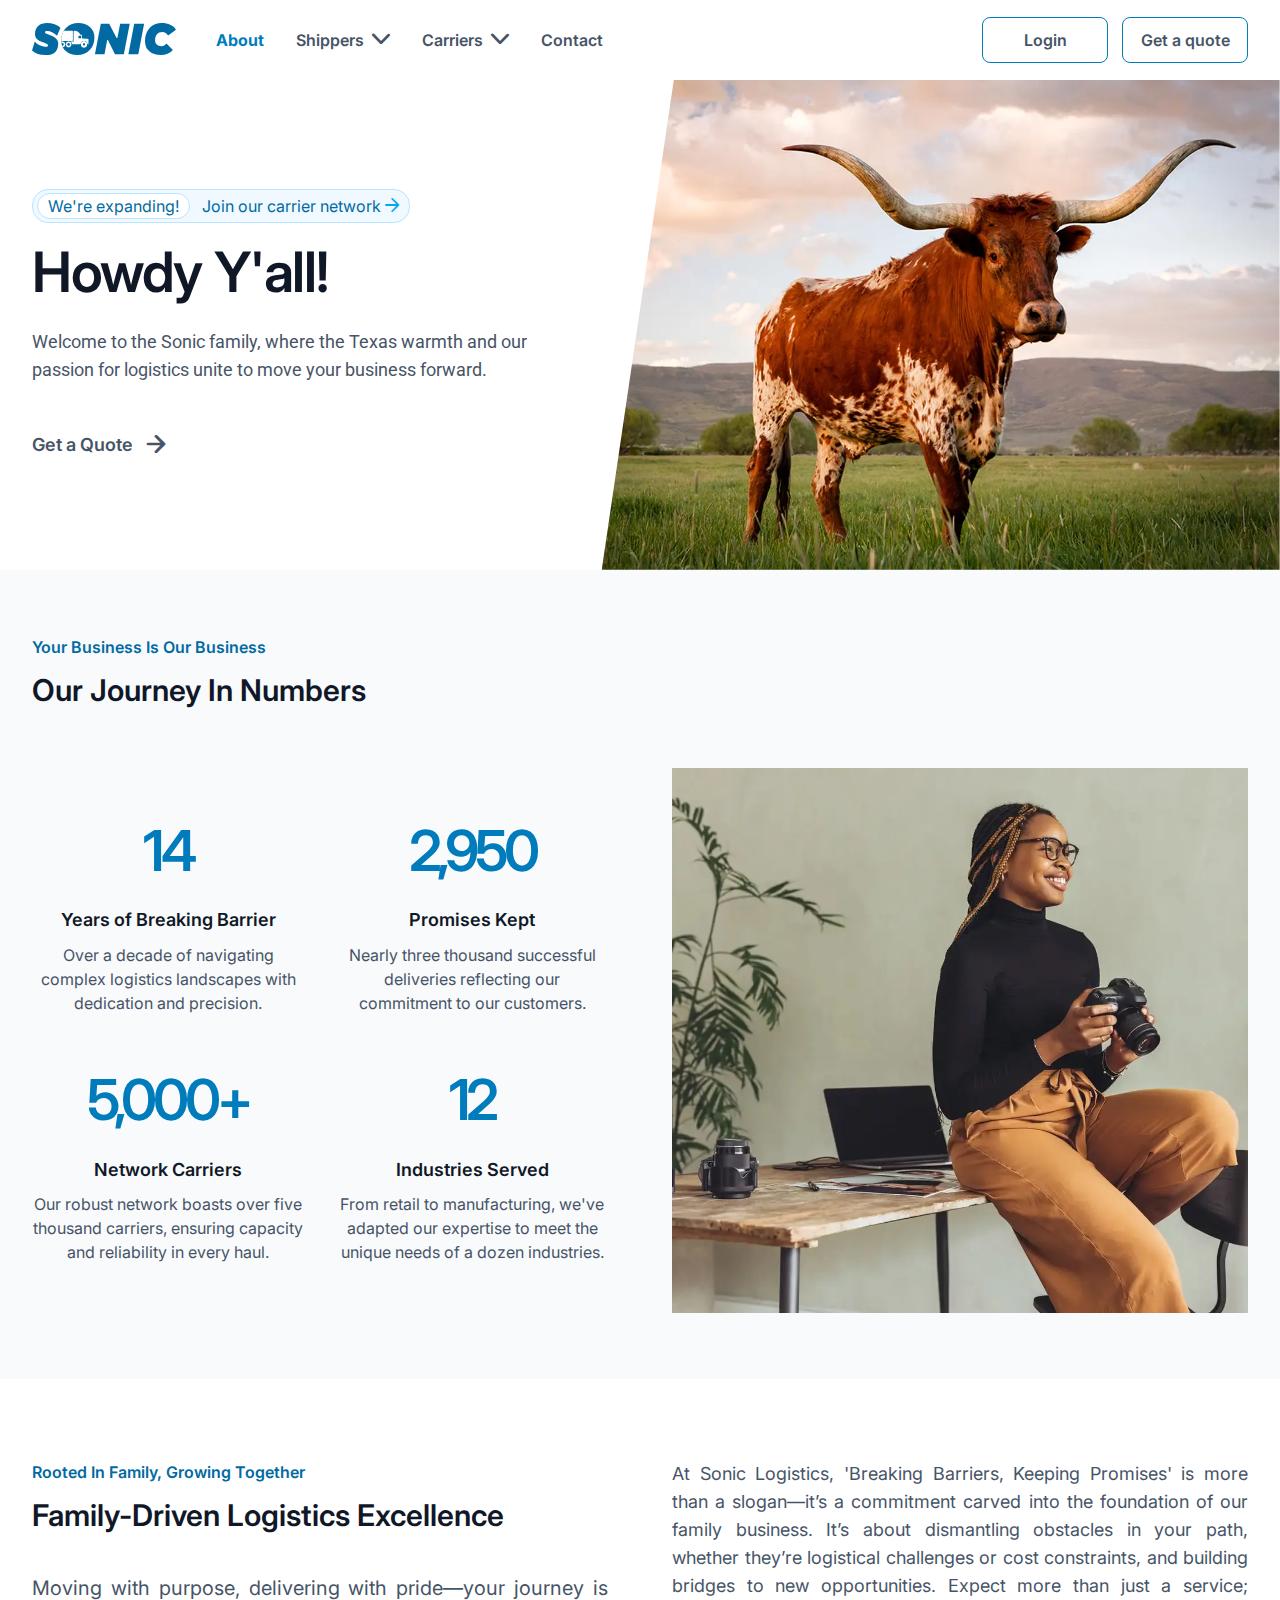
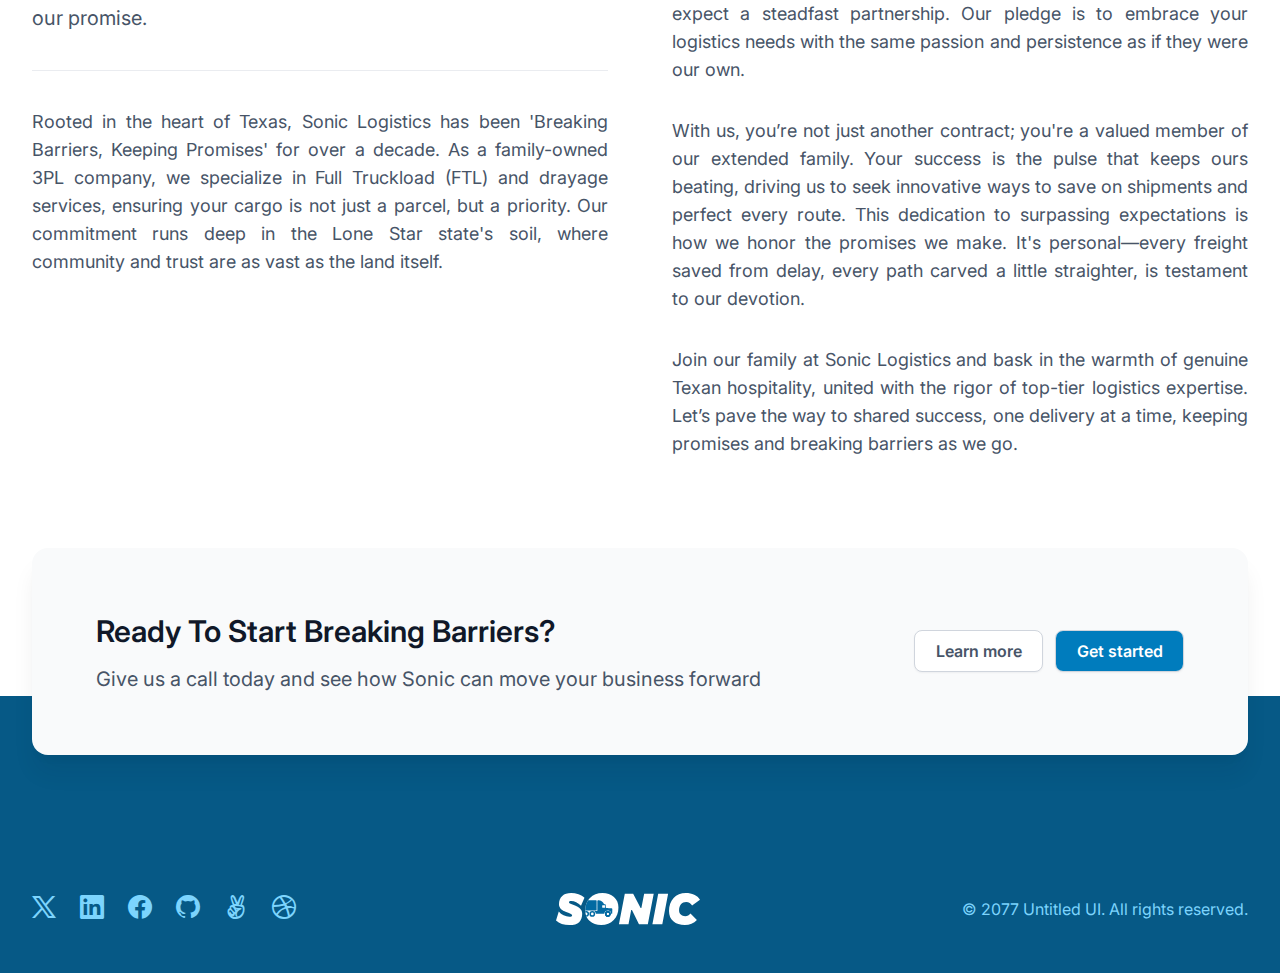
==== commit ea5a5c05: "change_01.05.2024_10:46" ====
--- a/about.html
+++ b/about.html
@@ -8,7 +8,7 @@
 	<meta name="description" content="Author: Garshin K. V.,
 	Truck rental website">
 	<!-- <style>body{opacity: 0;}</style> -->
-	<link rel="stylesheet" href="css/style.min.css?_v=20240430205537">
+	<link rel="stylesheet" href="css/style.min.css?_v=20240501104507">
 	<link rel="shortcut icon" href="favicon.ico">
 	<!-- <meta name="robots" content="noindex, nofollow"> -->
 	<meta name="viewport" content="width=device-width, initial-scale=1.0">
@@ -125,51 +125,51 @@
 
 							<li class="menu__item menu__item--mark">
 
-								<a href="shippers.html" data-goto=".shippers-page" class="menu__link menu__link--parent">Shippers</a>
+								<a href="shippers.html" class="menu__link menu__link--parent">Shippers</a>
 
 								<div class="menu__submenu submenu">
 									<ul class="submenu__box">
 										<li class="submenu__item">
-											<a href="shippers.html#offers-shippers" data-goto=".offers-shippers" class="submenu__link">Offers</a>
-										</li>
-										<li class="submenu__item">
-											<a href="shippers.html#cooperation-shippers" data-goto=".cooperation-shippers" data-goto-page data-goto-header class="submenu__link">Cooperation</a>
-										</li>
-										<li class="submenu__item">
-											<a href="shippers.html#logistic-shippers" data-goto=".logistic-shippers" data-goto-page data-goto-header class="submenu__link">Logistic</a>
-										</li>
-										<li class="submenu__item">
-											<a href="shippers.html#meneger-shippers" data-goto=".meneger-shippers" data-goto-page data-goto-header class="submenu__link">Management</a>
-										</li>
-										<li class="submenu__item">
-											<a href="shippers.html#support-shippers" data-goto=".support-shippers" data-goto-page data-goto-header class="submenu__link">Support</a>
-										</li>
-										<li class="submenu__item">
-											<a href="shippers.html#solution-shippers" data-goto=".solution-shippers" data-goto-page data-goto-header class="submenu__link">Solutions</a>
-										</li>
-										<li class="submenu__item">
-											<a href="shippers.html#barries-shippers" data-goto=".barries-shippers" data-goto-page data-goto-header class="submenu__link">Feedback</a>
+											<a href="shippers.html#offers-shippers" data-goto="offers-shippers" class="submenu__link">Offers</a>
+										</li>
+										<li class="submenu__item">
+											<a href="shippers.html#cooperation-shippers" data-goto="cooperation-shippers" data-goto-page data-goto-header class="submenu__link">Cooperation</a>
+										</li>
+										<li class="submenu__item">
+											<a href="shippers.html#logistic-shippers" data-goto="logistic-shippers" data-goto-page data-goto-header class="submenu__link">Logistic</a>
+										</li>
+										<li class="submenu__item">
+											<a href="shippers.html#meneger-shippers" data-goto="meneger-shippers" data-goto-page data-goto-header class="submenu__link">Management</a>
+										</li>
+										<li class="submenu__item">
+											<a href="shippers.html#support-shippers" data-goto="support-shippers" data-goto-page data-goto-header class="submenu__link">Support</a>
+										</li>
+										<li class="submenu__item">
+											<a href="shippers.html#solution-shippers" data-goto="solution-shippers" data-goto-page data-goto-header class="submenu__link">Solutions</a>
+										</li>
+										<li class="submenu__item">
+											<a href="shippers.html#barries-shippers" data-goto="barries-shippers" data-goto-page data-goto-header class="submenu__link">Feedback</a>
 										</li>
 									</ul>
 								</div>
 							</li>
 
 							<li class="menu__item menu__item--mark">
-								<a href="carriers.html" data-goto=".carriers-page" class="menu__link menu__link--parent">Carriers
+								<a href="carriers.html" class="menu__link menu__link--parent">Carriers
 								</a>
 								<div class="menu__submenu submenu">
 									<ul class="submenu__box">
 										<li class="submenu__item">
-											<a href="carriers.html#growth-carriers" data-goto=".growth-carriers" data-goto-page data-goto-header class="submenu__link">Growth</a>
-										</li>
-										<li class="submenu__item">
-											<a href="carriers.html#partnering-carriers" data-goto=".partnering-carriers" data-goto-page data-goto-header class="submenu__link">Cooperation</a>
-										</li>
-										<li class="submenu__item">
-											<a href="carriers.html#support-carriers" data-goto=".support-carriers" data-goto-page data-goto-header class="submenu__link">Features</a>
-										</li>
-										<li class="submenu__item">
-											<a href="carriers.html#feedback-carriers" data-goto=".feedback-carriers" data-goto-page data-goto-header class="submenu__link">Feedback</a>
+											<a href="carriers.html#growth-carriers" data-goto="growth-carriers" data-goto-page data-goto-header class="submenu__link">Growth</a>
+										</li>
+										<li class="submenu__item">
+											<a href="carriers.html#partnering-carriers" data-goto="partnering-carriers" data-goto-page data-goto-header class="submenu__link">Cooperation</a>
+										</li>
+										<li class="submenu__item">
+											<a href="carriers.html#support-carriers" data-goto="support-carriers" data-goto-page data-goto-header class="submenu__link">Features</a>
+										</li>
+										<li class="submenu__item">
+											<a href="carriers.html#feedback-carriers" data-goto="feedback-carriers" data-goto-page data-goto-header class="submenu__link">Feedback</a>
 										</li>
 									</ul>
 								</div>
@@ -356,7 +356,7 @@
 			</div>
 		</footer>
 	</div>
-	<script src="js/app.min.js?_v=20240430205537"></script>
+	<script src="js/app.min.js?_v=20240501104507"></script>
 
 
 
--- a/css/style.min.css
+++ b/css/style.min.css
@@ -1 +1 @@
-@charset "UTF-8";@import url(https://fonts.googleapis.com/css?family=Inter:400,500,700&display=swap);@import url(https://fonts.googleapis.com/css?family=Roboto:400&display=swap);@font-face{font-family:IconFont;font-display:swap;src:url(../fonts/IconFont.woff2) format("woff2"),url(../fonts/IconFont.woff) format("woff");font-weight:400;font-style:normal}[class*=".icon-"]:before{font-family:IconFont;font-style:normal;font-weight:400;font-variant:normal;text-transform:none;line-height:1;-webkit-font-smoothing:antialiased;-moz-osx-font-smoothing:grayscale}[class*=".icon-"]:before{display:block}.icon-arrow-mark:before{content:"a"}.icon-logistic-carriers:before{content:"b"}.icon-item-scroll-up:before{content:"c"}.icon-header-mark:before{content:"d"}.icon-contact-message-chate:before{content:"e"}.icon-barrierltl:before{content:"f"}.icon-checkmark:before{content:"g"}.icon-circle-item:before{content:"h"}.icon-social-github:before{content:"i"}.icon-barrierflt:before{content:"j"}.icon-barrier-warehousing:before{content:"k"}.icon-barrier-expedited:before{content:"l"}.icon-barrier-drayage:before{content:"m"}.icon-barrier-cross:before{content:"n"}.icon-logistic-shippers:before{content:"o"}.icon-phone:before{content:"p"}.icon-popup-close:before{content:"q"}.icon-popup-eye:before{content:"r"}.icon-popup-mail:before{content:"s"}.icon-popup-person-add:before{content:"t"}.icon-social-angellist:before{content:"u"}.icon-social-dribbble:before{content:"v"}.icon-social-fc:before{content:"w"}.icon-social-in:before{content:"x"}.icon-social-twitter:before{content:"y"}.icon-social-youtube:before{content:"z"}.icon-truck:before{content:"A"}.icon-zap-fast:before{content:"B"}.box__title,.family-log__title,.indicators__title{color:#101828;font-size:clamp(1.75rem,1.707rem + .22vw,1.875rem);font-weight:600;line-height:1.3;text-transform:capitalize}.client-blank__remember-inscription,.client-blank__remember-inscription--reg,.registration__creat-label,.registration__design-label,.registration__other-label,.registration__research-label,.registration__strategy-label,.registration__ux-label{display:inline-flex;-webkit-column-gap:.75em;-moz-column-gap:.75em;column-gap:.75em;align-items:center;cursor:pointer}.client-blank__remember-inscription--reg::before,.client-blank__remember-inscription::before,.registration__creat-label::before,.registration__design-label::before,.registration__other-label::before,.registration__research-label::before,.registration__strategy-label::before,.registration__ux-label::before{align-self:flex-start;width:1.25em;height:1.25em;flex:0 0 1.25em;content:"";border-radius:.375em;border:.0625em solid #d0d5dd}.client-blank__cell-remember,.client-blank__cell-remember--reg,.registration__field-creat,.registration__field-design,.registration__field-other,.registration__field-research,.registration__field-strategy,.registration__field-ux{position:absolute;left:0;top:0;width:0;height:0;opacity:0}*{padding:0;margin:0;border:0}*,*::after,*::before{box-sizing:border-box}*::after,*::before{display:inline-block}body,html{height:100%;min-width:320px}body{color:#475467;line-height:1;font-family:Inter;font-size:1rem;-ms-text-size-adjust:100%;-moz-text-size-adjust:100%;-webkit-text-size-adjust:100%;-webkit-font-smoothing:antialiased;-moz-osx-font-smoothing:grayscale}button,input,textarea{font-family:Inter;font-size:inherit;line-height:inherit;color:inherit;background-color:transparent}input,textarea{width:100%}button,option,select{cursor:pointer}a{display:inline-block;color:inherit;text-decoration:none}ul li{list-style:none}img{vertical-align:top}b,h1,h2,h3,h4,h5,h6,strong{font-weight:inherit;font-size:inherit}address,em,i{font-style:normal}img{vertical-align:top}button,input,textarea{font-family:inherit;font-size:inherit;line-height:inherit}button{color:inherit;background-color:transparent}input[type=email],input[type=tel],input[type=text],textarea{-webkit-appearance:none;appearance:none}textarea{resize:vertical}table{border-collapse:collapse;border-spacing:0}.lock body{overflow:hidden;touch-action:none;-ms-scroll-chaining:none;overscroll-behavior:none}.wrapper{min-height:100%;display:flex;flex-direction:column;overflow:hidden}@supports (overflow:clip){.wrapper{overflow:clip}}.wrapper > main{flex:1 1 auto}.wrapper > *{min-width:0}[class*=__container]{max-width:77.875rem;margin:0 auto;padding:0 .9375rem}.icon-menu{display:none}.popup{position:fixed;top:0;left:0;bottom:0;right:0;padding:30px 10px;transition:visibility .8s ease 0s;visibility:hidden;pointer-events:none}.popup_show{z-index:150;visibility:visible;overflow:auto;pointer-events:auto}.popup_show .popup__content{visibility:visible;-webkit-transform:scale(1);transform:scale(1)}.popup__wrapper{display:flex;flex-direction:column;align-items:center;min-height:100%;flex:1 1 auto;width:100%;display:flex;justify-content:center;align-items:center}.popup__content{visibility:hidden;-webkit-transform:scale(0);transform:scale(0);transition:-webkit-transform .3s ease 0s;transition:transform .3s ease 0s;transition:transform .3s ease 0s,-webkit-transform .3s ease 0s;background-color:#e0f2fe;border:.125em solid #7cd4fd;box-shadow:0 0 1.875em rgba(0,0,0,.5);display:flex;flex-direction:column;justify-content:center;align-items:center;padding:20px;width:100%;max-width:18.75em;border-radius:1.25em}.lock .popup__content{visibility:visible}.popup__content{overflow:hidden;display:flex;flex-direction:row}.popup__content.active{height:450px}.popup__content.active .client-blank--entrance{-webkit-transform:translateX(-400px);transform:translateX(-400px)}.popup__content.active .client-blank--registration{-webkit-transform:translateX(0);transform:translateX(0)}.popup__close-form{font-family:IconFont;position:absolute;right:0;top:0;background:#0ba5ec;width:2.8125em;height:2.8125em;color:#fff;display:flex;align-items:center;justify-content:center;border-bottom-left-radius:1.25em;transition:all .35s ease-in}.client-blank__title{font-size:1.875em;font-weight:700;line-height:1.2;color:#065986}.client-blank__title:not(:last-child){margin-bottom:.9375rem}.client-blank__item-box{position:relative;width:100%;height:3.125em;border-bottom:.125em solid #344054;margin:1.5625em 0}.client-blank__icon-item{font-family:IconFont;font-size:1.125rem;position:absolute;right:.5em;top:1.25em}.client-blank__icon-item--pass{cursor:pointer}.client-blank__icon-item--reg{cursor:pointer}.client-blank__cell-item{width:100%;height:100%;background:0 0;border:none;outline:0;padding:0 2.1875em 0 .3125em}.client-blank__cell-item:focus ~ .client-blank__item-inscription,.client-blank__cell-item:valid ~ .client-blank__item-inscription{top:-.3125em;transition:all .2s ease-in}.client-blank__item-inscription{position:absolute;left:.3125em;top:50%;-webkit-transform:translateY(-50%);transform:translateY(-50%);font-weight:500;line-height:1.2;pointer-events:none;color:#026aa2}.client-blank__remember-forgot{position:relative;font-size:.75rem;display:flex;justify-content:space-between;align-items:center}.client-blank__remember-forgot:not(:last-child){margin-bottom:.9375em}.client-blank__cell-remember:focus-visible + .client-blank__remember-inscription::before{outline:.125em solid #065986}.client-blank__cell-remember:checked + .client-blank__remember-inscription::before{background:url(../img/contact/check_box.svg) 0 0/cover no-repeat}.client-blank__cell-remember--reg:focus-visible + .client-blank__remember-inscription--reg::before{outline:.125em solid #065986}.client-blank__cell-remember--reg:checked + .client-blank__remember-inscription--reg::before{background:url(../img/contact/check_box.svg) 0 0/cover no-repeat}.client-blank__link-form-jump{color:#0ba5ec;text-decoration:underline;transition:all .3s ease-in}.client-blank__link-form-log{color:#0ba5ec;text-decoration:underline;transition:all .3s ease-in}.client-blank__btn-login{width:100%;text-align:center;color:#fff;line-height:1.5;border-radius:.5em;border:.0625em solid #0086c9;background:#0086c9;box-shadow:0 .0625em .125em 0 rgba(16,24,40,.05);padding:.375em 0;transition:all .3s ease-in}.client-blank__btn-login:not(:last-child){margin-bottom:.9375em}.client-blank__btn-regestration{width:100%;text-align:center;color:#fff;line-height:1.5;border-radius:.5em;border:.0625em solid #0086c9;background:#0086c9;box-shadow:0 .0625em .125em 0 rgba(16,24,40,.05);padding:.375em 0;transition:all .3s ease-in}.client-blank__btn-regestration:not(:last-child){margin-bottom:.9375em}.client-blank__login-register{text-align:center;font-size:.75em;font-weight:500;display:flex;-webkit-column-gap:.9375em;-moz-column-gap:.9375em;column-gap:.9375em;align-items:center;justify-content:center}.client-blank--entrance{display:flex;flex-direction:column;justify-content:center;align-items:center;width:100%}.client-blank--registration{display:flex;flex-direction:column;justify-content:center;align-items:center;width:100%;position:absolute;left:0;top:1.875em;-webkit-transform:translateX(25em);transform:translateX(25em)}.spollers{display:grid;gap:15px}.spollers__item{font-size:1.25rem}.spollers__title{width:100%;cursor:default;text-align:left;border:1px solid #eee;padding:.625rem .9375rem;border-radius:.3125rem;position:relative;list-style:none}.spollers__title::-webkit-details-marker,.spollers__title::marker{display:none}._spoller-init .spollers__title{cursor:pointer}._spoller-init .spollers__title::after,._spoller-init .spollers__title::before{content:"";position:absolute;right:10px;top:50%;background-color:#000;height:2px;width:15px;transition:-webkit-transform .5s ease 0s;transition:transform .5s ease 0s;transition:transform .5s ease 0s,-webkit-transform .5s ease 0s}._spoller-init .spollers__title::before{-webkit-transform:translate(-75%,-50%) rotate(40deg);transform:translate(-75%,-50%) rotate(40deg)}._spoller-init .spollers__title::after{-webkit-transform:translate(0,-50%) rotate(-40deg);transform:translate(0,-50%) rotate(-40deg)}._spoller-init .spollers__title._spoller-active::before{-webkit-transform:translateX(-75%) rotate(-40deg);transform:translateX(-75%) rotate(-40deg)}._spoller-init .spollers__title._spoller-active::after{-webkit-transform:rotate(40deg);transform:rotate(40deg)}.spollers__body{padding:1.25rem;border-radius:.3125rem;border:1px solid #eee}.ibg{width:100%;height:100%;-o-object-fit:cover;object-fit:cover}.ibg--top{-o-object-position:top;object-position:top}.ibg--bottom{-o-object-position:bottom;object-position:bottom}.ibg--left{-o-object-position:left;object-position:left}.ibg--right{-o-object-position:right;object-position:right}.ibg--contain{-o-object-fit:contain;object-fit:contain}.hero{max-width:100%;padding-top:clamp(3.438rem,2.95rem + 2.44vw,5rem);position:relative;display:flex}.hero__content{flex:0 0 100%;align-self:center}.hero__zone{max-width:77.875rem;margin:0 auto;padding:0 .9375rem}.hero__row-content{display:inline-flex;color:#026aa2;-webkit-column-gap:.75em;-moz-column-gap:.75em;column-gap:.75em}.hero__row-content:not(:last-child){margin-bottom:1em}.hero__expanding{border-radius:1em;border:.0625em solid #b9e6fe;background:#fff;padding:.25em .625em}.hero__link{display:flex;align-items:center;-webkit-column-gap:.25em;-moz-column-gap:.25em;column-gap:.25em;transition:all .4s ease-in-out}.hero__link::after{transition:all .4s ease-in-out;content:"a";font-family:IconFont;font-size:.875rem;color:#0ba5ec}.hero__title{color:#101828;font-weight:600;line-height:1.2;letter-spacing:-.025em;text-transform:capitalize}.hero__title:not(:last-child){margin-bottom:.4em}.hero__paragraph{font-family:Roboto;line-height:1.52;margin-bottom:clamp(1.375rem,-19.159rem + 29.55vw,3rem)}.hero__paragraph p:not(:last-child){margin-bottom:.5em}.hero__image{height:100%;flex:0 0 53%}.hero__img-item{position:absolute;left:0;top:0;width:100%;height:100%;-o-object-fit:cover;object-fit:cover}.hero__button-link-jump--quote{font-size:1.125rem;font-weight:600;line-height:1.556;transition:all .3s ease-in;display:inline-flex;-webkit-column-gap:.75em;-moz-column-gap:.75em;column-gap:.75em}.hero__button-link-jump--quote::after{content:"a";font-family:IconFont;font-size:1.125rem;font-weight:600}.button-group__btn-jump{font-weight:600}.button-group__btn-jump--ship-us{font-size:1.125rem;display:flex;align-items:center;-webkit-column-gap:.75em;-moz-column-gap:.75em;column-gap:.75em;padding:1em 1.375em;transition:all .4s ease-in;z-index:2}.button-group__btn-jump--ship-us::before{display:inline-block;content:"A";font-family:IconFont;font-size:1.375rem;font-weight:500}.button-group__btn-jump--ship-us::after{transition:all .4s ease-in;content:"";position:absolute;left:0;bottom:0;width:100%;height:0;background:#0086c9;z-index:-1;border-radius:50% 50% 0 0}.button-group__btn-jump--haul-us{font-size:1.125rem;padding:1.125em 1.375em;color:#fff;z-index:2;transition:all .4s ease-in}.button-group__btn-jump--haul-us::before{transition:all .4s ease-in;content:"";position:absolute;left:0;top:0;width:100%;height:170%;background:#0086c9;z-index:-1;border-radius:0 0 100% 100%}.solution--setup:not(:last-child){margin-bottom:clamp(3.438rem,2.705rem + 3.66vw,6rem)}.solution__sub-caption{color:#026aa2;text-align:left;font-weight:600;line-height:1.5;text-transform:capitalize}.solution__sub-caption:not(:last-child){margin-bottom:.75em}.solution__title{color:#101828;font-size:2.25rem;font-weight:600;line-height:1.22;letter-spacing:-.04375em;text-transform:capitalize}.solution__title:not(:last-child){margin-bottom:.5555555556em}.solution__paragraph{font-size:clamp(1.125rem,1.089rem + .18vw,1.25rem);line-height:1.5}.solution__paragraph:not(:last-child){margin-bottom:clamp(2.125rem,1.589rem + 2.68vw,4rem)}.solution__paragraph p:not(:last-child){margin-bottom:.5em}.solution__card{display:grid;grid-template-columns:repeat(auto-fill,minmax(18.125em,1fr));-webkit-column-gap:2em;-moz-column-gap:2em;column-gap:2em;row-gap:clamp(1.563rem,.866rem + 3.48vw,4rem)}.box-card__cell{display:flex;flex-direction:column;height:100%}.cell__label{width:3.5em;height:3.5em;background-color:#f0f9ff;border-radius:50%;display:flex;align-items:center;justify-content:center;position:relative;z-index:-2}.cell__label::after{position:absolute;content:"";left:14%;top:15%;width:2.5em;height:2.5em;background-color:#e0f2fe;border-radius:50%;z-index:-1}.cell__label:not(:last-child){margin-bottom:clamp(.938rem,.614rem + 1.62vw,1.875rem)}.cell__iconfont-large{font-family:IconFont;font-size:1.5rem;color:#0086c9}.cell__title{color:#101828;font-size:toREm(20);font-weight:600;line-height:1.5;text-transform:capitalize;flex-grow:1}.cell__title:not(:last-child){margin-bottom:.5em}.cell__paragraph{line-height:1.5;font-size:clamp(.938rem,.92rem + .09vw,1rem)}.cell__paragraph p:not(:last-child){margin-bottom:.5em}.cell__paragraph:not(:last-child){margin-bottom:1.25em}.cell__link{color:#026aa2;font-weight:600;line-height:1.5;display:inline-flex;align-items:center;-webkit-column-gap:.5em;-moz-column-gap:.5em;column-gap:.5em;transition:all .4s ease-in-out}.cell__iconfont-small{font-family:IconFont;font-size:.875rem;color:#026aa2;font-weight:500;transition:all .4s ease-in-out}.support--setup:not(:last-child){margin-bottom:clamp(3.438rem,2.705rem + 3.66vw,6rem)}.support__body-text{display:flex;flex-direction:column;text-align:center;max-width:48em;margin:0 auto}.support__body-text:not(:last-child){margin-bottom:clamp(2.125rem,1.018rem + 5.54vw,6rem)}.support__subtitle{color:#026aa2;text-align:center;font-weight:600;line-height:1.5;text-transform:capitalize}.support__subtitle:not(:last-child){margin-bottom:.75em}.support__title{color:#101828;font-size:2.25rem;font-weight:600;line-height:1.22;letter-spacing:-.045em}.support__title:not(:last-child){margin-bottom:1.25rem}.support__paragraph{font-size:clamp(1.125rem,1.089rem + .18vw,1.25rem);line-height:1.5}.support__paragraph p:not(:last-child){margin-bottom:.625em}.experience{display:flex}.experience__content{flex:0 0 100%}.experience__pic{width:100%;height:100%;-o-object-fit:cover;object-fit:cover}.box-card__cell-label{width:3.5em;height:3.5em;background-color:#f0f9ff;border-radius:50%;display:flex;align-items:center;justify-content:center;position:relative;z-index:-2}.box-card__cell-label::after{position:absolute;content:"";left:14%;top:15%;width:2.5em;height:2.5em;background-color:#e0f2fe;border-radius:50%;z-index:-1}.box-card__cell-label:not(:last-child){margin-bottom:1.5em}.box-card__iconfont-large{font-family:IconFont;font-size:1.5rem;color:#0086c9}.box-card__title{color:#101828;font-size:clamp(1.75rem,1.702rem + .24vw,1.875rem);font-weight:600;line-height:1.26}.box-card__title:not(:last-child){margin-bottom:1em}.box-card__paragraph{font-size:1.125rem;line-height:1.55}.box-card__paragraph:not(:last-child){margin-bottom:2em}.box-card__paragraph p:not(:last-child){margin-bottom:.625em}.box-card__list{font-size:1.125rem;line-height:1.55}.box-card__item{display:flex;-webkit-column-gap:.75em;-moz-column-gap:.75em;column-gap:.75em}.box-card__item::before{flex:0 0 1.75em;display:flex;align-items:center;justify-content:center;content:"i";font-family:IconFont;font-size:.75rem;color:#0086c9;background-color:#e0f2fe;height:1.75em;border-radius:50%}.box-card__item:not(:last-child){margin-bottom:1.25em}.scroll-up::before{transition:color .3s ease-in;position:fixed;content:"c";font-family:IconFont;right:1.25em;bottom:8%;cursor:pointer;font-size:2.1875rem;color:#7cd4fd;z-index:99;width:.625em;height:.625em;background-color:#fff;display:flex;justify-content:center;align-items:center}.scroll-up--hide{display:none}.menu__link.active{font-weight:700;color:#0086c9}.header{position:fixed;width:100%;top:0;left:0;z-index:100;background-color:#fff;min-height:clamp(3.438rem,2.95rem + 2.44vw,5rem)}.header__container{padding-top:.625em;padding-bottom:.625em;min-height:5em;display:flex;align-items:center;-webkit-column-gap:2.5em;-moz-column-gap:2.5em;column-gap:2.5em}.header__link{z-index:5}.header_logo-company{flex-shrink:0;z-index:40;position:relative;height:2em;width:9.0625em}.header__menu{flex-grow:1;justify-content:flex-end;display:flex;align-items:center;-webkit-column-gap:.875em;-moz-column-gap:.875em;column-gap:.875em}.menu__body{flex-grow:1;font-weight:600;line-height:1.5}.menu__list{display:flex;flex-wrap:wrap;justify-content:flex-start;-webkit-column-gap:2em;-moz-column-gap:2em;column-gap:2em;align-items:center}.menu__item--mark{position:relative;display:flex;align-items:center;-webkit-column-gap:.5em;-moz-column-gap:.5em;column-gap:.5em}.menu__link{transition:all .3s ease-in;position:relative}.menu__link--parent{position:relative;display:flex;-webkit-column-gap:.5em;-moz-column-gap:.5em;column-gap:.5em;align-items:center}.menu__submenu{transition:all .45s ease-in-out;-webkit-transform:translate(0,10%);transform:translate(0,10%);opacity:0;visibility:hidden;pointer-events:none}.menu__header-btn{display:flex;-webkit-column-gap:.875em;-moz-column-gap:.875em;column-gap:.875em;position:relative;z-index:5}.menu__btn-access{position:relative;font-weight:600;line-height:1.5;padding:.625em 1em;border-radius:.5em;border:.0625em solid #0086c9;min-width:7.875em}.menu__btn-access--login-in{position:relative;z-index:4;transition:all .4s ease-in-out;overflow:hidden}.menu__btn-access--login-in::before{transition:all .4s ease-in-out;background:#0086c9;content:"";z-index:-1;position:absolute;width:100%;height:0;-webkit-transform:translate(-25%,-35%) rotate(-75deg);transform:translate(-25%,-35%) rotate(-75deg)}.menu__btn-access--get-quote{position:relative;transition:all .4s ease-in-out;overflow:hidden}.menu__btn-access--get-quote::before{transition:all .4s ease-in-out;background:#0086c9;content:"";z-index:-1;position:absolute;width:100%;height:0;-webkit-transform:translate(-15%,-35%) rotate(-75deg);transform:translate(-15%,-35%) rotate(-75deg)}.submenu{z-index:3;min-width:11.25em;height:100%}.submenu__box{border:.125em solid #f2f4f7;background:#f9fafb;padding:.9375rem 0;box-shadow:0 1.25em 1.5em -.25em rgba(16,24,40,.08),0 .5em .5em -.25em rgba(16,24,40,.03)}.submenu__item{padding:.4375em .75em;transition:all .4s ease-in-out}.submenu__item:not(:last-child){margin-bottom:.3125em}.submenu__link{width:100%}.footer{background:#065986}.footer__container{padding-top:.625em;padding-bottom:.625em}.footer__body{min-height:8em;display:flex;flex-wrap:wrap;justify-content:space-between;align-items:center;-webkit-column-gap:1.5rem;-moz-column-gap:1.5rem;column-gap:1.5rem}.items__socials-icon{font-family:IconFont;color:#7cd4fd;font-size:1.5rem;font-weight:400;display:flex;-webkit-column-gap:1.5rem;-moz-column-gap:1.5rem;column-gap:1.5rem}.items__comp-logo{width:9.125em;height:2em}.items__rights{color:#7cd4fd;line-height:1.5;flex-shrink:0;font-size:clamp(.938rem,.916rem + .11vw,1rem)}.items__pic{transition:all .3s ease-in}.partner--setup:not(:last-child){margin-bottom:clamp(3.438rem,2.705rem + 3.66vw,6rem)}.partner{background:#065986}.partner__container{padding-top:clamp(1.25rem,-.107rem + 6.79vw,6rem);padding-bottom:clamp(1.25rem,-.107rem + 6.79vw,6rem)}.partner__sub-caption{color:#b9e6fe;text-align:center;font-weight:500;line-height:1.5;text-transform:capitalize}.partner__sub-caption:not(:last-child){margin-bottom:2.125em}.partner__inner-list{display:flex;flex-wrap:wrap;-webkit-column-gap:1.5625rem;-moz-column-gap:1.5625rem;column-gap:1.5625rem;row-gap:1.25em;justify-content:center;align-items:center}.company-list__item{overflow:clip;display:block;flex:0 0 14%}.company-list__thumb{width:100%;height:100%;-o-object-fit:contain;object-fit:contain}.pledge--setup{display:flex;width:100%}.pledge--setup:not(:last-child){margin-bottom:clamp(3.438rem,2.705rem + 3.66vw,6rem)}.pledge{background:#065986}.pledge__container{flex-grow:1;display:flex;width:100%;-webkit-column-gap:4em;-moz-column-gap:4em;column-gap:4em}.pledge__text-area{display:flex;flex-direction:column;justify-content:center;flex:0 0 50%}.pledge__set-img{flex:0 1 50%}.text-area__desk:not(:last-child){margin-bottom:1.25em}.text-area__slides-one:not(:last-child){margin-bottom:1.25em}.text-area__sub-caption{color:#f5fbff;text-align:left;font-weight:600;line-height:1.5;text-transform:capitalize}.text-area__sub-caption:not(:last-child){margin-bottom:.75em}.text-area__title{color:#fff;font-size:clamp(2.625rem,2.518rem + .54vw,3rem);font-weight:600;line-height:1.25;letter-spacing:-.06rem;text-transform:capitalize}.text-area__paragraph{color:#b9e6fe;font-family:Roboto;font-size:clamp(1rem,.964rem + .18vw,1.125rem);line-height:1.53}.set-img__cargo-thumb{width:100%;height:100%;-o-object-fit:cover;object-fit:cover}.set-img__driver-thumb{width:100%;height:100%;-o-object-fit:cover;object-fit:cover;-o-object-position:top right;object-position:top right}.set-img__track-thumb{width:100%;height:100%;-o-object-fit:cover;object-fit:cover}.set-img__driver-good-thumb{width:100%;height:100%;-o-object-fit:cover;object-fit:cover}.set-img__group-thumb{width:100%;height:100%;-o-object-fit:cover;object-fit:cover}.logistic--setup:not(:last-child){margin-bottom:clamp(3.438rem,2.705rem + 3.66vw,6rem)}.logistic__sub-caption{color:#026aa2;text-align:center;font-weight:600;line-height:1.5;text-transform:capitalize}.logistic__sub-caption:not(:last-child){margin-bottom:.75em}.logistic__title{color:#101828;text-align:center;font-size:2.25rem;font-weight:600;line-height:1.22;letter-spacing:-.045rem}.logistic__title:not(:last-child){margin-bottom:1.25rem}.logistic__paragraph{text-align:center;font-size:clamp(1.125rem,1.089rem + .18vw,1.25rem);line-height:1.5;max-width:37.5em;margin:0 auto}.logistic__paragraph p:not(:last-child){margin-bottom:.5rem}.logistic__info-section{display:flex;flex-wrap:wrap;row-gap:6rem}.dashboard--setup{display:flex;-webkit-column-gap:6em;-moz-column-gap:6em;column-gap:6em;justify-content:space-between}.dashboard__desk-text{display:flex;flex-direction:column;justify-content:center;align-items:flex-start;flex:0 1 50%}.dashboard__row-content:not(:last-child){margin-bottom:clamp(.938rem,.672rem + 1.33vw,1.5rem)}.dashboard__label{width:3.5em;height:3.5em;background-color:#f0f9ff;border-radius:50%;display:flex;align-items:center;justify-content:center;position:relative;z-index:-2}.dashboard__label::after{position:absolute;content:"";left:14%;top:15%;width:2.5em;height:2.5em;background-color:#e0f2fe;border-radius:50%;z-index:-1}.dashboard__iconfont-large{font-family:IconFont;font-size:1.5rem;color:#0086c9}.dashboard__subtitle{color:#101828;font-size:clamp(1.25rem,1.034rem + 1.08vw,1.875rem);font-weight:600;line-height:1.26}.dashboard__subtitle:not(:last-child){margin-bottom:.5333333333em}.dashboard__paragraph{line-height:1.55}.dashboard__paragraph p:not(:last-child){margin-bottom:.5rem}.dashboard__paragraph:not(:last-child){margin-bottom:1.625em}.dashboard__pic-inner{background:#f2f4f7;flex:0 1 50%;padding:1.25em;position:relative;z-index:2}.dashboard__pic-inner--waves::before{content:"";position:absolute;right:-70%;bottom:-27%;width:100%;height:100%;background:url(../img/logistic/pattern_waves.svg) 0 0 no-repeat;z-index:-1}.dashboard__pic-inner--lines::before{content:"";position:absolute;left:-20%;top:25%;width:100%;height:100%;background:url(../img/logistic/pattern_lines.svg) 0 0 no-repeat;z-index:-1}.dashboard__img-logistic{width:100%;height:100%;-o-object-fit:contain;object-fit:contain;border-radius:.5em;border:.25em solid #101828}.barriers__container{display:flex;width:100%}.barriers__body{background-color:#f9fafb;padding:clamp(1.25rem,.3rem + 4.75vw,4rem) clamp(.625rem,-.541rem + 5.83vw,4rem);border-radius:1em;box-shadow:0 1.25em 1.5em -.25em rgba(16,24,40,.08),0 .5em .5em -.25em rgba(16,24,40,.03);display:flex;width:100%;flex-wrap:wrap;-webkit-column-gap:.9375em;-moz-column-gap:.9375em;column-gap:.9375em;row-gap:1.25em;justify-content:flex-end;align-items:center}.barriers--setup{background:linear-gradient(to bottom,#fff 0,#fff 50%,#065986 50%,#065986 100%);padding-top:clamp(0,-13.548rem + 21.72vw,6rem);padding-bottom:clamp(3.438rem,2.705rem + 3.66vw,6rem)}.box__text-area{display:flex;flex-direction:column;row-gap:1em;flex-grow:1}.box__paragraph{font-size:clamp(1.125rem,1.082rem + .22vw,1.25rem);line-height:1.2}.box__paragraph p:not(:last-child){margin-bottom:.3125em}.box__paragraph:not(:last-child){margin-bottom:.625em}.button-group__btn-jump{min-width:8.0625em;border-radius:.5em;border:.0625em solid #d0d5dd;background:#fff;box-shadow:0 .0625em .125em 0 rgba(16,24,40,.05);position:relative;overflow:hidden}.button-group__btn-jump--learnmore{transition:all .4s ease-in;z-index:2;padding:.75em 1.25em}.button-group__btn-jump--learnmore::before{transition:all .4s ease-in;content:"";position:absolute;left:0;bottom:0;width:100%;height:0;background:#0086c9;z-index:-1;border-radius:50% 50% 0 0}.button-group__btn-jump--getstarted{color:#fff;z-index:2;padding:.75em 1.25em;transition:all .4s ease-in}.button-group__btn-jump--getstarted::before{transition:all .4s ease-in;content:"";position:absolute;left:0;top:0;width:100%;height:170%;background:#0086c9;z-index:-1;border-radius:0 0 100% 100%}.button-group--setup{flex-shrink:0;display:flex;-webkit-column-gap:.75em;-moz-column-gap:.75em;column-gap:.75em}.indicators--speaking{background:#f9fafb}.indicators--speaking:not(:last-child){margin-bottom:clamp(3.75rem,-2.1rem + 9vw,6rem)}.indicators__container{padding-bottom:clamp(1.25rem,-11.1rem + 19vw,6rem);padding-top:clamp(3.75rem,-2.1rem + 9vw,6rem);padding-top:clamp(1.25rem,-11.1rem + 19vw,6rem)}.indicators__desk-text:not(:last-child){margin-bottom:clamp(1.25rem,.464rem + 3.93vw,4rem)}.indicators__sub-caption{color:#026aa2;text-align:left;font-weight:600;line-height:1.5;text-transform:capitalize}.indicators__sub-caption:not(:last-child){margin-bottom:.75em}.indicators__title:not(:last-child){margin-bottom:.875rem}.indicators__box-columns{display:flex;width:100%;-webkit-column-gap:4em;-moz-column-gap:4em;column-gap:4em}.indicators__values{flex:0 1 50%;align-self:center;display:flex;text-align:center;flex-wrap:wrap;height:100%}.indicators__poster{display:block;overflow:hidden;flex:0 1 50%;aspect-ratio:592/560}.values-journey__cell-value{flex:0 1 50%;display:flex;flex-direction:column}.values-journey__row{display:flex;-webkit-column-gap:2em;-moz-column-gap:2em;column-gap:2em;height:100%}.cell-value__indicator{color:#0086c9;text-align:center;font-size:clamp(2.25rem,1.821rem + 2.14vw,3.75rem);font-weight:600;line-height:1.2;letter-spacing:-.075em}.cell-value__indicator:not(:last-child){margin-bottom:1.375rem}.cell-value__subtitle{color:#101828;font-size:1.125rem;font-style:normal;font-weight:600;line-height:1.55}.cell-value__subtitle:not(:last-child){margin-bottom:.5em}.cell-value__paragraph{line-height:1.5}.cell-value__paragraph p:not(:last-child){margin-bottom:.5em}.poster__image{width:100%;height:100%;-o-object-fit:cover;object-fit:cover}.family-log--setup{text-align:justify}.family-log--setup:not(:last-child){margin-bottom:clamp(3.438rem,2.705rem + 3.66vw,6rem)}.family-log__container{display:flex}.family-log__left-column:not(:last-child){margin-bottom:clamp(1.25rem,.982rem + 1.34vw,2.188rem)}.family-log__sub-caption{color:#026aa2;text-align:left;font-weight:600;line-height:1.5;text-transform:capitalize}.family-log__sub-caption:not(:last-child){margin-bottom:.75em}.family-log__title:not(:last-child){margin-bottom:1.25em}.family-log__subparagraph{font-size:1.25rem;line-height:1.5}.family-log__subparagraph:not(:last-child){padding-bottom:clamp(1.25rem,.893rem + 1.79vw,2.5rem);border-bottom:.0625em solid #eaecf0;margin-bottom:clamp(1.25rem,.893rem + 1.79vw,2.5rem)}.family-log__paragraph{font-size:1.125rem;line-height:1.555}.family-log__paragraph p:not(:last-child){margin-bottom:clamp(1.25rem,.982rem + 1.34vw,2.188rem)}.worklow--setup:not(:last-child){margin-bottom:clamp(3.438rem,2.705rem + 3.66vw,6rem)}.worklow__container{display:flex;flex-direction:column;align-items:center}.worklow__text-content{max-width:48em;text-align:center;align-items:center;display:flex;flex-direction:column}.worklow__text-content:not(:last-child){margin-bottom:clamp(1.625rem,.946rem + 3.39vw,4rem)}.worklow__subtitle{color:#344054;text-align:center;font-size:.875rem;font-weight:500;line-height:1.43;border-radius:.5em;border:.0625em solid #d0d5dd;box-shadow:0 .0625em .125em 0 rgba(16,24,40,.05);padding:.25em .625em;display:flex;align-items:center;-webkit-column-gap:.375em;-moz-column-gap:.375em;column-gap:.375em}.worklow__subtitle:not(:last-child){margin-bottom:1em}.worklow__subtitle::before{content:"h";font-family:IconFont;font-size:.5rem;color:#0ba5ec}.worklow__title{color:#101828;text-align:center;font-size:2.25rem;font-weight:600;line-height:1.22;letter-spacing:-.045em;text-transform:capitalize}.worklow__title:not(:last-child){margin-bottom:1.25rem}.worklow__paragraph{text-align:center;font-size:clamp(1.125rem,1.089rem + .18vw,1.25rem);line-height:1.5}.worklow__paragraph:not(:last-child){margin-bottom:4em}.worklow__paragraph p:not(:last-child){margin-bottom:.625em}.worklow__dashboard{overflow:clip;display:block;max-width:48em;width:100%;border-radius:.625em;border:.25em solid #101828}.worklow__image{width:100%;height:100%;-o-object-fit:cover;object-fit:cover}.meneger--setup:not(:last-child){margin-bottom:clamp(3.438rem,2.705rem + 3.66vw,6rem)}.meneger__body{background-color:#065986;border-radius:1em;padding:clamp(1.25rem,.464rem + 3.93vw,4rem) clamp(.938rem,.063rem + 4.38vw,4rem);text-align:center;display:flex;flex-direction:column;align-items:center;color:#fff}.meneger__title{font-size:clamp(2rem,1.929rem + .36vw,2.25rem);font-weight:500;line-height:1.22;letter-spacing:-.045em}.meneger__title:not(:last-child){margin-bottom:.8888888889em}.meneger__img{overflow:hidden;display:block;aspect-ratio:56/56;border-radius:50%;flex:0 0 3.5em;background-color:#d0d5dd}.meneger__img:not(:last-child){margin-bottom:1em}.meneger__icon{width:100%;height:100%;-o-object-fit:cover;object-fit:cover}.meneger__subtitle{font-style:normal;font-weight:600;line-height:1.5;text-transform:capitalize}.meneger__subtitle:not(:last-child){margin-bottom:.25em}.meneger__profession{color:#b9e6fe;font-size:.875rem;line-height:1.43}.meneger__profession:not(:last-child){margin-bottom:1rem}.support--setup:not(:last-child){margin-bottom:clamp(3.438rem,2.705rem + 3.66vw,6rem)}.support__body-text{display:flex;flex-direction:column;text-align:center;max-width:48em;margin:0 auto}.support__body-text:not(:last-child){margin-bottom:clamp(2.125rem,1.018rem + 5.54vw,6rem)}.support__subtitle{color:#026aa2;text-align:center;font-weight:600;line-height:1.5;text-transform:capitalize}.support__subtitle:not(:last-child){margin-bottom:.75em}.support__title{color:#101828;font-size:2.25rem;font-weight:600;line-height:1.22;letter-spacing:-.045em;text-transform:capitalize}.support__title:not(:last-child){margin-bottom:1.25rem}.support__paragraph{font-size:clamp(1.125rem,1.089rem + .18vw,1.25rem);line-height:1.5}.support__paragraph p:not(:last-child){margin-bottom:.625em}.experience{display:flex}.experience__content{flex:0 0 100%}.experience__pic{width:100%;height:100%;-o-object-fit:cover;object-fit:cover}.box-card__cell-label{width:3.5em;height:3.5em;background-color:#f0f9ff;border-radius:50%;display:flex;align-items:center;justify-content:center;position:relative;z-index:-2}.box-card__cell-label::after{position:absolute;content:"";left:14%;top:15%;width:2.5em;height:2.5em;background-color:#e0f2fe;border-radius:50%;z-index:-1}.box-card__cell-label:not(:last-child){margin-bottom:1.5em}.box-card__iconfont-large{font-family:IconFont;font-size:1.5rem;color:#0086c9}.box-card__title{color:#101828;font-size:clamp(1.75rem,1.702rem + .24vw,1.875rem);font-weight:600;line-height:1.26;text-transform:capitalize}.box-card__title:not(:last-child){margin-bottom:1em}.box-card__paragraph{font-size:1.125rem;line-height:1.55}.box-card__paragraph:not(:last-child){margin-bottom:2em}.box-card__paragraph p:not(:last-child){margin-bottom:.625em}.box-card__list{font-size:1.125rem;line-height:1.55}.box-card__item{display:flex;-webkit-column-gap:.75em;-moz-column-gap:.75em;column-gap:.75em}.box-card__item::before{flex:0 0 1.75em;display:flex;align-items:center;justify-content:center;content:"g";font-family:IconFont;font-size:.75rem;color:#0086c9;background-color:#e0f2fe;height:1.75em;border-radius:50%}.box-card__item:not(:last-child){margin-bottom:1.25em}.page__block-qoute{max-width:92.8125em;margin:0 auto;padding:0 .9375em}.contact__help{position:relative;background:#065986;color:#fff;display:flex;flex-direction:column;justify-content:space-between;row-gap:2em;height:100%}.contact__qoute{display:flex;flex-direction:column;justify-content:center;align-items:center;padding:clamp(0,-7.521rem + 15.02vw,6rem) 0 3.4375em 0}.help__info-content{flex-grow:1;display:flex;flex-direction:column;row-gap:2em}.help__connection{flex-grow:1;display:flex;flex-direction:column;row-gap:2em}.help__socials{font-family:IconFont;font-size:1.5rem;color:#b9e6fe;display:flex;-webkit-column-gap:2rem;-moz-column-gap:2rem;column-gap:2rem}.box-text__title{font-size:1.5rem;font-style:normal;font-weight:600;line-height:1.33}.box-text__title:not(:last-child){margin-bottom:.6666666667em}.box-text__paragraph{color:#b9e6fe;font-size:1.125rem;line-height:1.56}.box-text__paragraph:not(:last-child){margin-bottom:1.1111111111em}.box-text__paragraph p:not(:last-child){margin-bottom:.5555555556em}.connection__box--email{display:flex;-webkit-column-gap:1em;-moz-column-gap:1em;column-gap:1em}.connection__box--email::before{content:"e";font-family:IconFont;font-size:1.5rem}.connection__subcaption{font-size:1.25rem;font-weight:600;line-height:1.5}.connection__subcaption:not(:last-child){margin-bottom:.5em}.connection__subparagraph{color:#b9e6fe;line-height:1.5}.connection__subparagraph:not(:last-child){margin-bottom:1.25em}.connection__subparagraph p:not(:last-child){margin-bottom:.5em}.connection__item{font-weight:600;line-height:1.5;transition:all .3s ease-in}.connection__box--call{display:flex;-webkit-column-gap:1em;-moz-column-gap:1em;column-gap:1em}.connection__box--call::before{content:"p";font-family:IconFont;font-size:1.5rem}.socials__pic{transition:all .3s ease-in}.quote__text-inner:not(:last-child){margin-bottom:clamp(1.5rem,1.071rem + 2.14vw,3rem)}.quote__caption{color:#101828;font-size:2.25rem;font-weight:600;line-height:1.22;letter-spacing:-.045em}.quote__caption:not(:last-child){margin-bottom:.5555555556em}.quote__paragraph{font-size:1.25rem;line-height:1.5}.quote__paragraph:not(:last-child){margin-bottom:.75em}.quote__paragraph p:not(:last-child){margin-bottom:.5em}.quote__registration{display:flex;flex-direction:column;row-gap:1.5em;width:100%}.registration__name-box{display:flex;-webkit-column-gap:2em;-moz-column-gap:2em;column-gap:2em}.registration__first-name{color:#344054;font-size:.875rem;font-weight:500;line-height:1.43;display:flex;flex-direction:column;row-gap:.375em}.registration__name-fitst-field{height:2.75em;border-radius:.5em;border:.0625em solid #d0d5dd;background:#fff;box-shadow:0 .0625em .125em 0 rgba(16,24,40,.05);padding:.625em .875em;line-height:1.5;color:#667085;outline:0}.registration__name-fitst-field:focus{outline:.1875em solid #065986}.registration__name-fitst-field::-webkit-input-placeholder{-webkit-transition:opacity .45s;transition:opacity .45s}.registration__name-fitst-field:-ms-input-placeholder{-ms-transition:opacity .45s;transition:opacity .45s}.registration__name-fitst-field::-ms-input-placeholder{-ms-transition:opacity .45s;transition:opacity .45s}.registration__name-fitst-field::placeholder{transition:opacity .45s}.registration__name-fitst-field:focus::-webkit-input-placeholder{opacity:0}.registration__name-fitst-field:focus:-ms-input-placeholder{opacity:0}.registration__name-fitst-field:focus::-ms-input-placeholder{opacity:0}.registration__name-fitst-field:focus::placeholder{opacity:0}.registration__last-name{color:#344054;font-size:.875rem;font-weight:500;line-height:1.43;display:flex;flex-direction:column;row-gap:.375em}.registration__name-last-field{height:2.75em;border-radius:.5em;border:.0625em solid #d0d5dd;background:#fff;box-shadow:0 .0625em .125em 0 rgba(16,24,40,.05);padding:.625em .875em;line-height:1.5;color:#667085;outline:0}.registration__name-last-field:focus{outline:.1875em solid #065986}.registration__name-last-field::-webkit-input-placeholder{-webkit-transition:opacity .45s;transition:opacity .45s}.registration__name-last-field:-ms-input-placeholder{-ms-transition:opacity .45s;transition:opacity .45s}.registration__name-last-field::-ms-input-placeholder{-ms-transition:opacity .45s;transition:opacity .45s}.registration__name-last-field::placeholder{transition:opacity .45s}.registration__name-last-field:focus::-webkit-input-placeholder{opacity:0}.registration__name-last-field:focus:-ms-input-placeholder{opacity:0}.registration__name-last-field:focus::-ms-input-placeholder{opacity:0}.registration__name-last-field:focus::placeholder{opacity:0}.registration__mail{color:#344054;font-size:.875rem;font-weight:500;line-height:1.43;display:flex;flex-direction:column;row-gap:.375em}.registration__mail-field{height:2.75em;border-radius:.5em;border:.0625em solid #d0d5dd;background:#fff;box-shadow:0 .0625em .125em 0 rgba(16,24,40,.05);padding:.625em .875em;line-height:1.5;color:#667085;outline:0}.registration__mail-field:focus{outline:.1875em solid #065986}.registration__mail-field::-webkit-input-placeholder{-webkit-transition:opacity .45s;transition:opacity .45s}.registration__mail-field:-ms-input-placeholder{-ms-transition:opacity .45s;transition:opacity .45s}.registration__mail-field::-ms-input-placeholder{-ms-transition:opacity .45s;transition:opacity .45s}.registration__mail-field::placeholder{transition:opacity .45s}.registration__mail-field:focus::-webkit-input-placeholder{opacity:0}.registration__mail-field:focus:-ms-input-placeholder{opacity:0}.registration__mail-field:focus::-ms-input-placeholder{opacity:0}.registration__mail-field:focus::placeholder{opacity:0}.registration__phone{color:#344054;font-size:.875rem;font-weight:500;line-height:1.43;display:flex;flex-direction:column;row-gap:.375em}.registration__phone-field{height:2.75em;border-radius:.5em;border:.0625em solid #d0d5dd;background:#fff;box-shadow:0 .0625em .125em 0 rgba(16,24,40,.05);padding:.625em .875em;line-height:1.5;color:#667085;outline:0}.registration__phone-field:focus{outline:.1875em solid #065986}.registration__phone-field::-webkit-input-placeholder{-webkit-transition:opacity .45s;transition:opacity .45s}.registration__phone-field:-ms-input-placeholder{-ms-transition:opacity .45s;transition:opacity .45s}.registration__phone-field::-ms-input-placeholder{-ms-transition:opacity .45s;transition:opacity .45s}.registration__phone-field::placeholder{transition:opacity .45s}.registration__phone-field:focus::-webkit-input-placeholder{opacity:0}.registration__phone-field:focus:-ms-input-placeholder{opacity:0}.registration__phone-field:focus::-ms-input-placeholder{opacity:0}.registration__phone-field:focus::placeholder{opacity:0}.registration__message{color:#344054;font-size:.875rem;font-weight:500;line-height:1.43;display:flex;flex-direction:column;row-gap:.375em}.registration__message-field{height:8.375em;border-radius:.5em;border:.0625em solid #d0d5dd;background:#fff;box-shadow:0 .0625em .125em 0 rgba(16,24,40,.05);padding:.625em .875em;line-height:1.5;color:#667085;outline:0}.registration__message-field:focus{outline:.1875em solid #065986}.registration__message-field::-webkit-input-placeholder{-webkit-transition:opacity .45s;transition:opacity .45s}.registration__message-field:-ms-input-placeholder{-ms-transition:opacity .45s;transition:opacity .45s}.registration__message-field::-ms-input-placeholder{-ms-transition:opacity .45s;transition:opacity .45s}.registration__message-field::placeholder{transition:opacity .45s}.registration__message-field:focus::-webkit-input-placeholder{opacity:0}.registration__message-field:focus:-ms-input-placeholder{opacity:0}.registration__message-field:focus::-ms-input-placeholder{opacity:0}.registration__message-field:focus::placeholder{opacity:0}.registration__subtitle-box{color:#344054;font-size:.875rem;font-weight:500;line-height:1.43;display:flex;flex-direction:column;row-gap:.375em}.registration__subtitle-box:not(:last-child){margin-bottom:1em}.registration__wrap-box{display:flex}.registration__check-row{display:flex;flex-direction:column;row-gap:1em}.registration__cellcheckbox{position:relative}.registration__field-design:focus-visible + .registration__design-label::before{outline:.125em solid #065986}.registration__field-design:checked + .registration__design-label::before{background:url(../img/contact/check_box.svg) 0 0/cover no-repeat}.registration__field-creat:focus-visible + .registration__creat-label::before{outline:.125em solid #065986}.registration__field-creat:checked + .registration__creat-label::before{background:url(../img/contact/check_box.svg) 0 0/cover no-repeat}.registration__field-ux:focus-visible + .registration__ux-label::before{outline:.125em solid #065986}.registration__field-ux:checked + .registration__ux-label::before{background:url(../img/contact/check_box.svg) 0 0/cover no-repeat}.registration__field-strategy:focus-visible + .registration__strategy-label::before{outline:.125em solid #065986}.registration__field-strategy:checked + .registration__strategy-label::before{background:url(../img/contact/check_box.svg) 0 0/cover no-repeat}.registration__field-research:focus-visible + .registration__research-label::before{outline:.125em solid #065986}.registration__field-research:checked + .registration__research-label::before{background:url(../img/contact/check_box.svg) 0 0/cover no-repeat}.registration__field-other:focus-visible + .registration__other-label::before{outline:.125em solid #065986}.registration__field-other:checked + .registration__other-label::before{background:url(../img/contact/check_box.svg) 0 0/cover no-repeat}.registration__btn-form{text-align:center;color:#fff;font-weight:600;line-height:1.5;border-radius:.5em;border:.0625em solid #0086c9;background:#0086c9;box-shadow:0 .0625em .125em 0 rgba(16,24,40,.05);padding:.75em 0;transition:all .3s ease-in}@media (min-width:24.4375em){.registration__wrap-box{justify-content:space-between}}@media (min-width:31.5625em){.hero__row-content{align-items:center;border-radius:1em;border:.0625em solid #b9e6fe;background:#f0f9ff;padding:.1875em .625em .1875em .25em}}@media (min-width:50.0625em){.contact--setup{height:100vh;display:grid;grid-template-columns:.42fr 1fr;-webkit-column-gap:1.5625em;-moz-column-gap:1.5625em;column-gap:1.5625em;justify-items:center}.contact__help{padding:3em}.contact__help::before{content:"";position:absolute;width:100vw;height:100%;top:0;right:0;background-color:#065986;z-index:-1}.contact__qoute{max-width:31.875em;align-self:center}.footer__container{padding-bottom:0;padding-top:0}}@media (min-width:56.875em) and (any-hover:hover){.menu__item--mark:hover .menu__submenu{-webkit-transform:translate(0,0);transform:translate(0,0);opacity:1;visibility:visible;pointer-events:all}}@media (min-width:56.875em){.menu__link--parent::after{transition:all .35s ease-in;content:"d";font-family:IconFont;font-size:1.125rem;font-weight:500}.menu__submenu{padding-top:1.25em}.submenu{position:absolute;left:0;top:1.25em}.submenu__box{border-radius:1em}}@media (min-width:62.375em){.pledge__container{padding-top:clamp(4.125rem,.13rem + 6.52vw,6rem);padding-bottom:clamp(4.125rem,.13rem + 6.52vw,6rem)}.pledge__set-img{display:grid;grid-template-columns:repeat(6,1fr);gap:1em}.text-area__slides-one{display:none}.text-area__slides-two{display:none}.text-area__sub-caption:not(:last-child){margin-bottom:1.5em}.text-area__title:not(:last-child){margin-bottom:1.5em}.text-area__paragraph:not(:last-child){margin-bottom:clamp(2.5rem,2.357rem + .71vw,3rem)}.text-area__paragraph p:not(:last-child){margin-bottom:clamp(1.875rem,1.768rem + .54vw,2.25rem)}.set-img__cargo-inner{grid-column:2/4;grid-row:2/3;align-self:end;aspect-ratio:160/160;overflow:hidden;display:block}.set-img__men-driver-inner{grid-column:4/6;grid-row:1/3;align-self:end;aspect-ratio:160/240;overflow:hidden;display:block}.set-img__super-track-inner{grid-column:1/3;grid-row:3/4;align-self:start;aspect-ratio:192/128;overflow:hidden;display:block}.set-img__good-driver-inner{grid-column:3/5;grid-row:3/5;aspect-ratio:160/240;overflow:hidden;display:block}.set-img__group-inner{grid-column:5/7;grid-row:3/4;align-self:start;aspect-ratio:192/128;overflow:hidden;display:block}.logistic__paragraph:not(:last-child){margin-bottom:clamp(3.25rem,-2.959rem + 9.95vw,6rem)}.dashboard--setup:nth-child(even){flex-direction:row-reverse}.dashboard__desk-text{padding:.8125em 0}.dashboard__paragraph{font-size:clamp(.938rem,.183rem + 1.21vw,1.125rem)}.family-log__container{-webkit-column-gap:4em;-moz-column-gap:4em;column-gap:4em}.family-log__left-column{flex:0 1 50%}.family-log__right-column{flex:0 1 50%}}@media (min-width:65.625em){.experience--setup:not(:last-child){margin-bottom:7.625em}.experience--setup:nth-child(2n+3){flex-direction:row-reverse}.experience--setup:nth-child(2n+3) .experience__block{justify-content:flex-end}.experience--setup:nth-child(2n+3) .experience__poster{-webkit-transform:translate(100%,0);transform:translate(100%,0)}.experience--setup:nth-child(2n+3) .experience__body{padding:0 0 0 6em}.experience__block{max-width:77.875em;margin:0 auto;padding:0 .9375em;display:flex;align-items:center;height:100%}.experience__body{width:50%;padding:0 6em 0 0}.experience__poster{position:relative;flex:0 0 50%;padding-bottom:37.888889%;-webkit-transform:translate(-100%,0);transform:translate(-100%,0)}.experience__pic{max-width:100%;position:absolute;left:0;top:0}.experience--setup:not(:last-child){margin-bottom:7.625em}.experience--setup:nth-child(2n+3){flex-direction:row-reverse}.experience--setup:nth-child(2n+3) .experience__block{justify-content:flex-end}.experience--setup:nth-child(2n+3) .experience__poster{-webkit-transform:translate(100%,0);transform:translate(100%,0)}.experience--setup:nth-child(2n+3) .experience__body{padding:0 0 0 6em}.experience__block{max-width:77.875em;margin:0 auto;padding:0 .9375em;display:flex;align-items:center;height:100%}.experience__body{width:50%;padding:0 6em 0 0}.experience__poster{position:relative;flex:0 0 50%;padding-bottom:37.888889%;-webkit-transform:translate(-100%,0);transform:translate(-100%,0)}.experience__pic{max-width:100%;position:absolute;left:0;top:0}}@media (min-width:69.49875em){.hero__body{max-width:47%;padding-right:2.5em}}@media (min-width:69.5em){.hero__title{font-size:clamp(2.875rem,1.373rem + 2.64vw,3.75rem)}.hero__paragraph{max-width:27.5em;font-size:clamp(1.063rem,.905rem + .28vw,1.125rem)}.hero__image{position:relative;-webkit-transform:translate(-100%,0);transform:translate(-100%,0);padding:0 0 38.39% 0}.hero__img-item{max-width:100%;-webkit-clip-path:polygon(10.675% .017%,10.675% .017%,100% .017%,100% 100%,.019% 100%);clip-path:polygon(10.675% .017%,10.675% .017%,100% .017%,100% 100%,.019% 100%)}}@media (min-width:76.25em){.dashboard__label:not(:last-child){margin-bottom:1.5em}}@media (min-width:65em){.indicators__values{row-gap:clamp(1.875rem,-3.65rem + 8.5vw,4rem)}}@media (max-width:50em){.contact__help{align-items:center;padding-top:1.25em;padding-bottom:1.25em}.contact__qoute{max-width:77.875em;padding-bottom:3.4375em}.help__box-text{text-align:center}.quote__caption{text-align:center}.quote__paragraph{text-align:center}.registration__name-box{justify-content:space-between}.registration__first-name{flex-grow:1}.registration__last-name{flex-grow:1}}@media (max-width:95.93625em){.dashboard__pic-inner--waves::before{display:none}.dashboard__pic-inner--lines::before{display:none}}@media (max-width:69.49875em){.hero__content:not(:last-child){z-index:2}.hero__zone{padding-top:1.25em;padding-bottom:1.25em}.hero__title{font-size:clamp(2.25rem,1.911rem + 1.69vw,2.875rem);max-width:32.5em;color:#7cd4fd}.hero__paragraph:not(:last-child){margin-bottom:3rem}.hero__paragraph{font-size:clamp(.875rem,.773rem + .51vw,1.063rem);color:#fff;max-width:22.5em}.hero__image{padding:0 0 80% 0}.hero__button-link-jump--quote{color:#fff}}@media (max-width:69.49875em) and (max-width:69.49875em){.hero__image::before{content:"";position:absolute;left:0;top:0;width:100%;height:100%;background:#475467;z-index:1;opacity:.5}}@media (max-width:65.62375em){.support--setup{max-width:77.875em;margin:0 auto;padding:0 .9375em}.experience--setup{row-gap:1.25em}.experience--setup:not(:last-child){margin-bottom:2.1875em}.experience{flex-direction:column;align-items:center}.experience__poster{overflow:hidden;display:block;max-width:58.625em;width:100%}.box-card__cell-label{margin:0 auto}.box-card__title{text-align:center}.box-card__paragraph{text-align:center;max-width:48em}.support--setup{max-width:77.875em;margin:0 auto;padding:0 .9375em}.experience--setup{row-gap:1.25em}.experience--setup:not(:last-child){margin-bottom:2.1875em}.experience{flex-direction:column;align-items:center}.experience__poster{overflow:hidden;display:block;max-width:58.625em;width:100%}.box-card__cell-label{margin:0 auto}.box-card__title{text-align:center}.box-card__paragraph{text-align:center;max-width:48em}}@media (max-width:64.99875em){.indicators__box-columns{flex-direction:column;row-gap:1.25em}}@media (max-width:62.37375em){.solution__sub-caption{text-align:center}.solution__title{text-align:center}.solution__paragraph{text-align:center}.pledge__container{flex-direction:column;padding-top:clamp(1.25rem,-.107rem + 6.78vw,4.125rem);padding-bottom:clamp(1.25rem,-.107rem + 6.78vw,4.125rem)}.text-area__slides-one{display:block;display:grid;grid-template-columns:repeat(2,1fr);gap:1.25em}.text-area__slides-two{display:block;display:grid;grid-template-columns:repeat(3,1fr);gap:1.25em}.text-area__sub-caption{text-align:center}.text-area__title:not(:last-child){margin-bottom:1.25rem}.text-area__title{text-align:center}.text-area__paragraph:not(:last-child){margin-bottom:clamp(1.313rem,1.254rem + .29vw,1.438rem)}.text-area__paragraph p:not(:last-child){margin-bottom:.625em}.set-img__cargo-inner{aspect-ratio:400/300;overflow:hidden;display:block}.set-img__men-driver-inner{aspect-ratio:400/300;overflow:hidden;display:block}.set-img__super-track-inner{aspect-ratio:400/300;overflow:hidden;display:block}.set-img__good-driver-inner{aspect-ratio:400/300;overflow:hidden;display:block}.set-img__group-inner{aspect-ratio:400/300;overflow:hidden;display:block}.logistic__paragraph{margin-bottom:clamp(2.125rem,1.594rem + 2.65vw,3.25rem)}.logistic__info-section{row-gap:clamp(1.563rem,.869rem + 3.47vw,3.031rem)}.dashboard--setup{flex-direction:column;row-gap:1.25em}.dashboard__label{margin-bottom:clamp(.938rem,.672rem + 1.33vw,1.5rem)}.dashboard__paragraph{font-size:clamp(.938rem,.849rem + .44vw,1.125rem)}.indicators__sub-caption{text-align:center}.indicators__title{text-align:center}.family-log__container{flex-direction:column}}@media (max-width:56.87375em){.menu__body{position:fixed;width:100%;height:100%;left:-100%;top:0;background-color:#7cd4fd;overflow:auto;padding:5.625rem .9375rem 2.1875rem .9375rem;transition:left .3s;z-index:3}.menu__body::before{content:"";position:fixed;width:100%;height:4.375rem;left:-100%;top:0;transition:left .3s}.menu-open .menu__body{left:0}.menu-open .menu__body::before{left:0}.icon-menu{display:block;position:relative;width:1.875rem;height:1.375rem;z-index:5}.icon-menu span,.icon-menu::after,.icon-menu::before{content:"";transition:all .3s ease 0s;right:0;position:absolute;width:100%;height:.125rem;background-color:#0086c9}.icon-menu span{width:80%}.icon-menu::before{top:0}.icon-menu::after{bottom:0}.icon-menu span{top:calc(50% - .0625rem)}.menu-open .icon-menu span{width:0}.menu-open .icon-menu::before{top:calc(50% - .0625rem);-webkit-transform:rotate(-45deg);transform:rotate(-45deg)}.menu-open .icon-menu::after{bottom:calc(50% - .0625rem);-webkit-transform:rotate(45deg);transform:rotate(45deg)}.header__container{min-height:3.125em}.menu__body::before{position:fixed;content:"";top:0;left:100%;z-index:4;width:100%;background:#d0d5dd}.menu__list{row-gap:1.625rem}.menu__item{font-size:1.5rem}.menu__item--mark{flex-direction:column;row-gap:1.625em}.menu__submenu{position:relative;visibility:visible;opacity:1;-webkit-transform:translate(0,0);transform:translate(0,0)}.submenu{position:relative;text-align:center;pointer-events:all}}@media (max-width:56.87375em) and (max-width:56.87375em){.menu__list{flex-direction:column;align-items:center}}@media (max-width:56.87375em) and (any-hover:none){.icon-menu{cursor:default}}@media (max-width:50.62375em){.company-list__item{flex:0 0 20%}}@media (max-width:47.99875em){.text-area__title{line-height:1}.button-group--setup{width:100%;flex-grow:1;justify-content:space-between}}@media (max-width:40.62375em){.company-list__item{flex:0 0 35%}}@media (max-width:39.375em){.indicators__values{row-gap:1.25em}.values-journey__row{flex-direction:column;row-gap:1.25em}}@media (max-width:37.5em){.text-area__slides-one{grid-template-columns:repeat(1,1fr)}.text-area__slides-two{grid-template-columns:repeat(1,1fr)}}@media (max-width:36.87375em){.footer__body{flex-direction:column}}@media (max-width:32.49875em){.menu__body::before{height:3.125em}.menu__header-btn{flex-direction:column;row-gap:1.5em;width:100%}.menu__btn-access{background:#0086c9;color:#fff}}@media (max-width:32.4375em){.registration__name-box{flex-direction:column;row-gap:1.5em}}@media (max-width:31.56125em){.hero__row-content{flex-direction:column;row-gap:1.25em;align-items:flex-start}.hero__link{border-radius:1em;border:.0625em solid #b9e6fe;background:#f0f9ff;padding:.375em .3125em}}@media (max-width:26.87375em){.button-group__btn-jump--ship-us{justify-content:center}}@media (max-width:26.8125em){.button-group__btn-jump{background:#0086c9;color:#fff}.button-group--setup{flex-direction:column;row-gap:1.25em}}@media (max-width:24.99875em){.company-list__item{flex:0 0 50%}}@media (max-width:24.43625em){.registration__wrap-box{flex-direction:column;row-gap:1em}}@media (min-width:32.5em) and (max-width:56.87375em){.menu__body::before{height:4.125em}}@media (min-width:62.375em) and (max-width:76.25em){.dashboard--setup{-webkit-column-gap:4.375em;-moz-column-gap:4.375em;column-gap:4.375em}}@media (min-width:62.375em) and (max-width:76.24875em){.dashboard__row-content{display:flex;align-items:center;-webkit-column-gap:1.25em;-moz-column-gap:1.25em;column-gap:1.25em}}@media (any-hover:hover){.popup__close-form{cursor:pointer}.popup__close-form:hover{background:#0086c9}.client-blank__link-form-jump{cursor:pointer}.client-blank__link-form-jump:hover{color:#065986}.client-blank__link-form-log{cursor:pointer}.client-blank__link-form-log:hover{color:#065986}.client-blank__btn-login{cursor:pointer}.client-blank__btn-login:hover{background:#0ba5ec}.client-blank__btn-regestration{cursor:pointer}.client-blank__btn-regestration:hover{background:#0ba5ec}.hero__link{cursor:pointer}.hero__link:hover{color:#0ba5ec}.hero__link:hover::after{color:#026aa2}.hero__button-link-jump--quote{cursor:pointer}.hero__button-link-jump--quote:hover{color:#0086c9}.button-group__btn-jump--ship-us{cursor:pointer}.button-group__btn-jump--ship-us:hover::after{height:170%}.button-group__btn-jump--ship-us{cursor:pointer}.button-group__btn-jump--ship-us:hover{color:#fff}.button-group__btn-jump--haul-us{cursor:pointer}.button-group__btn-jump--haul-us:hover{color:#344054}.button-group__btn-jump--haul-us{cursor:pointer}.button-group__btn-jump--haul-us:hover::before{height:0}.cell__link{cursor:pointer}.cell__link:hover,.cell__link:hover .cell__iconfont-small{color:#7cd4fd}.menu__item{cursor:pointer}.menu__item:hover .menu__link{color:#0086c9}.menu__item{cursor:pointer}.menu__item:hover .menu__link--parent::after{-webkit-transform:rotate(-90deg);transform:rotate(-90deg);color:#0086c9}.menu__btn-access--login-in{cursor:pointer}.menu__btn-access--login-in:hover{color:#fff}.menu__btn-access--login-in:hover::before{height:390%}.menu__btn-access--get-quote{cursor:pointer}.menu__btn-access--get-quote:hover{color:#fff}.menu__btn-access--get-quote:hover::before{height:310%}.submenu__item{cursor:pointer}.submenu__item:hover{color:#fff;background-color:#0086c9;width:100%}.items__pic{cursor:pointer}.items__pic:hover{color:#0ba5ec}.button-group__btn-jump--learnmore{cursor:pointer}.button-group__btn-jump--learnmore:hover::before{height:170%}.button-group__btn-jump--learnmore{cursor:pointer}.button-group__btn-jump--learnmore:hover{color:#fff}.button-group__btn-jump--getstarted{cursor:pointer}.button-group__btn-jump--getstarted:hover{color:#344054}.button-group__btn-jump--getstarted{cursor:pointer}.button-group__btn-jump--getstarted:hover::before{height:0}.connection__item{cursor:pointer}.connection__item:hover{color:#0ba5ec}.socials__pic{cursor:pointer}.socials__pic:hover{color:#0ba5ec}.registration__btn-form{cursor:pointer}.registration__btn-form:hover{background:#0ba5ec;border:.0625em solid #0ba5ec}}@media (any-hover:hover) and (pointer:fine){.scroll-up{cursor:pointer}.scroll-up:hover::before{color:#b9e6fe}}+@charset "UTF-8";@import url(https://fonts.googleapis.com/css?family=Inter:400,500,700&display=swap);@import url(https://fonts.googleapis.com/css?family=Roboto:400&display=swap);@font-face{font-family:IconFont;font-display:swap;src:url(../fonts/IconFont.woff2) format("woff2"),url(../fonts/IconFont.woff) format("woff");font-weight:400;font-style:normal}[class*=".icon-"]:before{font-family:IconFont;font-style:normal;font-weight:400;font-variant:normal;text-transform:none;line-height:1;-webkit-font-smoothing:antialiased;-moz-osx-font-smoothing:grayscale}[class*=".icon-"]:before{display:block}.icon-arrow-mark:before{content:"a"}.icon-logistic-carriers:before{content:"b"}.icon-item-scroll-up:before{content:"c"}.icon-header-mark:before{content:"d"}.icon-contact-message-chate:before{content:"e"}.icon-barrierltl:before{content:"f"}.icon-checkmark:before{content:"g"}.icon-circle-item:before{content:"h"}.icon-social-github:before{content:"i"}.icon-barrierflt:before{content:"j"}.icon-barrier-warehousing:before{content:"k"}.icon-barrier-expedited:before{content:"l"}.icon-barrier-drayage:before{content:"m"}.icon-barrier-cross:before{content:"n"}.icon-logistic-shippers:before{content:"o"}.icon-phone:before{content:"p"}.icon-popup-close:before{content:"q"}.icon-popup-eye:before{content:"r"}.icon-popup-mail:before{content:"s"}.icon-popup-person-add:before{content:"t"}.icon-social-angellist:before{content:"u"}.icon-social-dribbble:before{content:"v"}.icon-social-fc:before{content:"w"}.icon-social-in:before{content:"x"}.icon-social-twitter:before{content:"y"}.icon-social-youtube:before{content:"z"}.icon-truck:before{content:"A"}.icon-zap-fast:before{content:"B"}.box__title,.family-log__title,.indicators__title{color:#101828;font-size:clamp(1.75rem,1.707rem + .22vw,1.875rem);font-weight:600;line-height:1.3;text-transform:capitalize}.client-blank__remember-inscription,.client-blank__remember-inscription--reg,.registration__creat-label,.registration__design-label,.registration__other-label,.registration__research-label,.registration__strategy-label,.registration__ux-label{display:inline-flex;-webkit-column-gap:.75em;-moz-column-gap:.75em;column-gap:.75em;align-items:center;cursor:pointer}.client-blank__remember-inscription--reg::before,.client-blank__remember-inscription::before,.registration__creat-label::before,.registration__design-label::before,.registration__other-label::before,.registration__research-label::before,.registration__strategy-label::before,.registration__ux-label::before{align-self:flex-start;width:1.25em;height:1.25em;flex:0 0 1.25em;content:"";border-radius:.375em;border:.0625em solid #d0d5dd}.client-blank__cell-remember,.client-blank__cell-remember--reg,.registration__field-creat,.registration__field-design,.registration__field-other,.registration__field-research,.registration__field-strategy,.registration__field-ux{position:absolute;left:0;top:0;width:0;height:0;opacity:0}*{padding:0;margin:0;border:0}*,*::after,*::before{box-sizing:border-box}*::after,*::before{display:inline-block}body,html{height:100%;min-width:320px}body{color:#475467;line-height:1;font-family:Inter;font-size:1rem;-ms-text-size-adjust:100%;-moz-text-size-adjust:100%;-webkit-text-size-adjust:100%;-webkit-font-smoothing:antialiased;-moz-osx-font-smoothing:grayscale}button,input,textarea{font-family:Inter;font-size:inherit;line-height:inherit;color:inherit;background-color:transparent}input,textarea{width:100%}button,option,select{cursor:pointer}a{display:inline-block;color:inherit;text-decoration:none}ul li{list-style:none}img{vertical-align:top}b,h1,h2,h3,h4,h5,h6,strong{font-weight:inherit;font-size:inherit}address,em,i{font-style:normal}img{vertical-align:top}button,input,textarea{font-family:inherit;font-size:inherit;line-height:inherit}button{color:inherit;background-color:transparent}input[type=email],input[type=tel],input[type=text],textarea{-webkit-appearance:none;appearance:none}textarea{resize:vertical}table{border-collapse:collapse;border-spacing:0}.lock body{overflow:hidden;touch-action:none;-ms-scroll-chaining:none;overscroll-behavior:none}.wrapper{min-height:100%;display:flex;flex-direction:column;overflow:hidden}@supports (overflow:clip){.wrapper{overflow:clip}}.wrapper > main{flex:1 1 auto}.wrapper > *{min-width:0}[class*=__container]{max-width:77.875rem;margin:0 auto;padding:0 .9375rem}.icon-menu{display:none}.popup{position:fixed;top:0;left:0;bottom:0;right:0;padding:30px 10px;transition:visibility .8s ease 0s;visibility:hidden;pointer-events:none}.popup_show{z-index:150;visibility:visible;overflow:auto;pointer-events:auto}.popup_show .popup__content{visibility:visible;-webkit-transform:scale(1);transform:scale(1)}.popup__wrapper{display:flex;flex-direction:column;align-items:center;min-height:100%;flex:1 1 auto;width:100%;display:flex;justify-content:center;align-items:center}.popup__content{visibility:hidden;-webkit-transform:scale(0);transform:scale(0);transition:-webkit-transform .3s ease 0s;transition:transform .3s ease 0s;transition:transform .3s ease 0s,-webkit-transform .3s ease 0s;background-color:#e0f2fe;border:.125em solid #7cd4fd;box-shadow:0 0 1.875em rgba(0,0,0,.5);display:flex;flex-direction:column;justify-content:center;align-items:center;padding:20px;width:100%;max-width:18.75em;border-radius:1.25em}.lock .popup__content{visibility:visible}.popup__content{overflow:hidden;display:flex;flex-direction:row}.popup__content.active{height:450px}.popup__content.active .client-blank--entrance{-webkit-transform:translateX(-400px);transform:translateX(-400px)}.popup__content.active .client-blank--registration{-webkit-transform:translateX(0);transform:translateX(0)}.popup__close-form{font-family:IconFont;position:absolute;right:0;top:0;background:#0ba5ec;width:2.8125em;height:2.8125em;color:#fff;display:flex;align-items:center;justify-content:center;border-bottom-left-radius:1.25em;transition:all .35s ease-in}.client-blank__title{font-size:1.875em;font-weight:700;line-height:1.2;color:#065986}.client-blank__title:not(:last-child){margin-bottom:.9375rem}.client-blank__item-box{position:relative;width:100%;height:3.125em;border-bottom:.125em solid #344054;margin:1.5625em 0}.client-blank__icon-item{font-family:IconFont;font-size:1.125rem;position:absolute;right:.5em;top:1.25em}.client-blank__icon-item--pass{cursor:pointer}.client-blank__icon-item--reg{cursor:pointer}.client-blank__cell-item{width:100%;height:100%;background:0 0;border:none;outline:0;padding:0 2.1875em 0 .3125em}.client-blank__cell-item:focus ~ .client-blank__item-inscription,.client-blank__cell-item:valid ~ .client-blank__item-inscription{top:-.3125em;transition:all .2s ease-in}.client-blank__item-inscription{position:absolute;left:.3125em;top:50%;-webkit-transform:translateY(-50%);transform:translateY(-50%);font-weight:500;line-height:1.2;pointer-events:none;color:#026aa2}.client-blank__remember-forgot{position:relative;font-size:.75rem;display:flex;justify-content:space-between;align-items:center}.client-blank__remember-forgot:not(:last-child){margin-bottom:.9375em}.client-blank__cell-remember:focus-visible + .client-blank__remember-inscription::before{outline:.125em solid #065986}.client-blank__cell-remember:checked + .client-blank__remember-inscription::before{background:url(../img/contact/check_box.svg) 0 0/cover no-repeat}.client-blank__cell-remember--reg:focus-visible + .client-blank__remember-inscription--reg::before{outline:.125em solid #065986}.client-blank__cell-remember--reg:checked + .client-blank__remember-inscription--reg::before{background:url(../img/contact/check_box.svg) 0 0/cover no-repeat}.client-blank__link-form-jump{color:#0ba5ec;text-decoration:underline;transition:all .3s ease-in}.client-blank__link-form-log{color:#0ba5ec;text-decoration:underline;transition:all .3s ease-in}.client-blank__btn-login{width:100%;text-align:center;color:#fff;line-height:1.5;border-radius:.5em;border:.0625em solid #007cbd;background:#007cbd;box-shadow:0 .0625em .125em 0 rgba(16,24,40,.05);padding:.375em 0;transition:all .3s ease-in}.client-blank__btn-login:not(:last-child){margin-bottom:.9375em}.client-blank__btn-regestration{width:100%;text-align:center;color:#fff;line-height:1.5;border-radius:.5em;border:.0625em solid #007cbd;background:#007cbd;box-shadow:0 .0625em .125em 0 rgba(16,24,40,.05);padding:.375em 0;transition:all .3s ease-in}.client-blank__btn-regestration:not(:last-child){margin-bottom:.9375em}.client-blank__login-register{text-align:center;font-size:.75em;font-weight:500;display:flex;-webkit-column-gap:.9375em;-moz-column-gap:.9375em;column-gap:.9375em;align-items:center;justify-content:center}.client-blank--entrance{display:flex;flex-direction:column;justify-content:center;align-items:center;width:100%}.client-blank--registration{display:flex;flex-direction:column;justify-content:center;align-items:center;width:100%;position:absolute;left:0;top:1.875em;-webkit-transform:translateX(25em);transform:translateX(25em)}.spollers{display:grid;gap:15px}.spollers__item{font-size:1.25rem}.spollers__title{width:100%;cursor:default;text-align:left;border:1px solid #eee;padding:.625rem .9375rem;border-radius:.3125rem;position:relative;list-style:none}.spollers__title::-webkit-details-marker,.spollers__title::marker{display:none}._spoller-init .spollers__title{cursor:pointer}._spoller-init .spollers__title::after,._spoller-init .spollers__title::before{content:"";position:absolute;right:10px;top:50%;background-color:#000;height:2px;width:15px;transition:-webkit-transform .5s ease 0s;transition:transform .5s ease 0s;transition:transform .5s ease 0s,-webkit-transform .5s ease 0s}._spoller-init .spollers__title::before{-webkit-transform:translate(-75%,-50%) rotate(40deg);transform:translate(-75%,-50%) rotate(40deg)}._spoller-init .spollers__title::after{-webkit-transform:translate(0,-50%) rotate(-40deg);transform:translate(0,-50%) rotate(-40deg)}._spoller-init .spollers__title._spoller-active::before{-webkit-transform:translateX(-75%) rotate(-40deg);transform:translateX(-75%) rotate(-40deg)}._spoller-init .spollers__title._spoller-active::after{-webkit-transform:rotate(40deg);transform:rotate(40deg)}.spollers__body{padding:1.25rem;border-radius:.3125rem;border:1px solid #eee}.ibg{width:100%;height:100%;-o-object-fit:cover;object-fit:cover}.ibg--top{-o-object-position:top;object-position:top}.ibg--bottom{-o-object-position:bottom;object-position:bottom}.ibg--left{-o-object-position:left;object-position:left}.ibg--right{-o-object-position:right;object-position:right}.ibg--contain{-o-object-fit:contain;object-fit:contain}.hero{max-width:100%;padding-top:clamp(3.438rem,2.95rem + 2.44vw,5rem);position:relative;display:flex}.hero__content{flex:0 0 100%;align-self:center}.hero__zone{max-width:77.875rem;margin:0 auto;padding:0 .9375rem}.hero__row-content{display:inline-flex;color:#026aa2;-webkit-column-gap:.75em;-moz-column-gap:.75em;column-gap:.75em}.hero__row-content:not(:last-child){margin-bottom:1em}.hero__expanding{border-radius:1em;border:.0625em solid #b9e6fe;background:#fff;padding:.25em .625em}.hero__link{display:flex;align-items:center;-webkit-column-gap:.25em;-moz-column-gap:.25em;column-gap:.25em;transition:all .4s ease-in-out}.hero__link::after{transition:all .4s ease-in-out;content:"a";font-family:IconFont;font-size:.875rem;color:#0ba5ec}.hero__title{color:#101828;font-weight:600;line-height:1.2;letter-spacing:-.025em;text-transform:capitalize}.hero__title:not(:last-child){margin-bottom:.4em}.hero__paragraph{font-family:Roboto;line-height:1.52;margin-bottom:clamp(1.375rem,-19.159rem + 29.55vw,3rem)}.hero__paragraph p:not(:last-child){margin-bottom:.5em}.hero__image{height:100%;flex:0 0 53%}.hero__img-item{position:absolute;left:0;top:0;width:100%;height:100%;-o-object-fit:cover;object-fit:cover}.hero__button-link-jump--quote{font-size:1.125rem;font-weight:600;line-height:1.556;transition:all .3s ease-in;display:inline-flex;-webkit-column-gap:.75em;-moz-column-gap:.75em;column-gap:.75em}.hero__button-link-jump--quote::after{content:"a";font-family:IconFont;font-size:1.125rem;font-weight:600}.button-group__btn-jump{font-weight:600}.button-group__btn-jump--ship-us{font-size:1.125rem;display:flex;align-items:center;-webkit-column-gap:.75em;-moz-column-gap:.75em;column-gap:.75em;padding:1em 1.375em;transition:all .4s ease-in;z-index:2}.button-group__btn-jump--ship-us::before{display:inline-block;content:"A";font-family:IconFont;font-size:1.375rem;font-weight:500}.button-group__btn-jump--ship-us::after{transition:all .4s ease-in;content:"";position:absolute;left:0;bottom:0;width:100%;height:0;background:#007cbd;z-index:-1;border-radius:50% 50% 0 0}.button-group__btn-jump--haul-us{font-size:1.125rem;padding:1.125em 1.375em;color:#fff;z-index:2;transition:all .4s ease-in}.button-group__btn-jump--haul-us::before{transition:all .4s ease-in;content:"";position:absolute;left:0;top:0;width:100%;height:170%;background:#007cbd;z-index:-1;border-radius:0 0 100% 100%}.solution--setup:not(:last-child){margin-bottom:clamp(3.438rem,2.705rem + 3.66vw,6rem)}.solution__sub-caption{color:#026aa2;text-align:left;font-weight:600;line-height:1.5;text-transform:capitalize}.solution__sub-caption:not(:last-child){margin-bottom:.75em}.solution__title{color:#101828;font-size:2.25rem;font-weight:600;line-height:1.22;letter-spacing:-.04375em;text-transform:capitalize}.solution__title:not(:last-child){margin-bottom:.5555555556em}.solution__paragraph{font-size:clamp(1.125rem,1.089rem + .18vw,1.25rem);line-height:1.5}.solution__paragraph:not(:last-child){margin-bottom:clamp(2.125rem,1.589rem + 2.68vw,4rem)}.solution__paragraph p:not(:last-child){margin-bottom:.5em}.solution__card{display:grid;grid-template-columns:repeat(auto-fill,minmax(18.125em,1fr));-webkit-column-gap:2em;-moz-column-gap:2em;column-gap:2em;row-gap:clamp(1.563rem,.866rem + 3.48vw,4rem)}.box-card__cell{display:flex;flex-direction:column;height:100%}.cell__label{width:3.5em;height:3.5em;background-color:#f0f9ff;border-radius:50%;display:flex;align-items:center;justify-content:center;position:relative;z-index:-2}.cell__label::after{position:absolute;content:"";left:14%;top:15%;width:2.5em;height:2.5em;background-color:#e0f2fe;border-radius:50%;z-index:-1}.cell__label:not(:last-child){margin-bottom:clamp(.938rem,.614rem + 1.62vw,1.875rem)}.cell__iconfont-large{font-family:IconFont;font-size:1.5rem;color:#007cbd}.cell__title{color:#101828;font-size:toREm(20);font-weight:600;line-height:1.5;text-transform:capitalize;flex-grow:1}.cell__title:not(:last-child){margin-bottom:.5em}.cell__paragraph{line-height:1.5;font-size:clamp(.938rem,.92rem + .09vw,1rem)}.cell__paragraph p:not(:last-child){margin-bottom:.5em}.cell__paragraph:not(:last-child){margin-bottom:1.25em}.cell__link{color:#026aa2;font-weight:600;line-height:1.5;display:inline-flex;align-items:center;-webkit-column-gap:.5em;-moz-column-gap:.5em;column-gap:.5em;transition:all .4s ease-in-out}.cell__iconfont-small{font-family:IconFont;font-size:.875rem;color:#026aa2;font-weight:500;transition:all .4s ease-in-out}.support--setup:not(:last-child){margin-bottom:clamp(3.438rem,2.705rem + 3.66vw,6rem)}.support__body-text{display:flex;flex-direction:column;text-align:center;max-width:48em;margin:0 auto}.support__body-text:not(:last-child){margin-bottom:clamp(2.125rem,1.018rem + 5.54vw,6rem)}.support__subtitle{color:#026aa2;text-align:center;font-weight:600;line-height:1.5;text-transform:capitalize}.support__subtitle:not(:last-child){margin-bottom:.75em}.support__title{color:#101828;font-size:2.25rem;font-weight:600;line-height:1.22;letter-spacing:-.045em}.support__title:not(:last-child){margin-bottom:1.25rem}.support__paragraph{font-size:clamp(1.125rem,1.089rem + .18vw,1.25rem);line-height:1.5}.support__paragraph p:not(:last-child){margin-bottom:.625em}.experience{display:flex}.experience__content{flex:0 0 100%}.experience__pic{width:100%;height:100%;-o-object-fit:cover;object-fit:cover}.box-card__cell-label{width:3.5em;height:3.5em;background-color:#f0f9ff;border-radius:50%;display:flex;align-items:center;justify-content:center;position:relative;z-index:-2}.box-card__cell-label::after{position:absolute;content:"";left:14%;top:15%;width:2.5em;height:2.5em;background-color:#e0f2fe;border-radius:50%;z-index:-1}.box-card__cell-label:not(:last-child){margin-bottom:1.5em}.box-card__iconfont-large{font-family:IconFont;font-size:1.5rem;color:#007cbd}.box-card__title{color:#101828;font-size:clamp(1.75rem,1.702rem + .24vw,1.875rem);font-weight:600;line-height:1.26}.box-card__title:not(:last-child){margin-bottom:1em}.box-card__paragraph{font-size:1.125rem;line-height:1.55}.box-card__paragraph:not(:last-child){margin-bottom:2em}.box-card__paragraph p:not(:last-child){margin-bottom:.625em}.box-card__list{font-size:1.125rem;line-height:1.55}.box-card__item{display:flex;-webkit-column-gap:.75em;-moz-column-gap:.75em;column-gap:.75em}.box-card__item::before{flex:0 0 1.75em;display:flex;align-items:center;justify-content:center;content:"i";font-family:IconFont;font-size:.75rem;color:#007cbd;background-color:#e0f2fe;height:1.75em;border-radius:50%}.box-card__item:not(:last-child){margin-bottom:1.25em}.scroll-up::before{transition:color .3s ease-in;position:fixed;content:"c";font-family:IconFont;right:1.25em;bottom:8%;cursor:pointer;font-size:2.1875rem;color:#7cd4fd;z-index:99;width:.625em;height:.625em;background-color:#fff;display:flex;justify-content:center;align-items:center}.scroll-up--hide{display:none}.menu__link.active{font-weight:700;color:#007cbd}.header{position:fixed;width:100%;top:0;left:0;z-index:100;background-color:#fff;min-height:clamp(3.438rem,2.95rem + 2.44vw,5rem)}.header__container{padding-top:.625em;padding-bottom:.625em;min-height:5em;display:flex;align-items:center;-webkit-column-gap:2.5em;-moz-column-gap:2.5em;column-gap:2.5em}.header__link{z-index:5}.header_logo-company{flex-shrink:0;z-index:40;position:relative;height:2em;width:9.0625em}.header__menu{flex-grow:1;justify-content:flex-end;display:flex;align-items:center;-webkit-column-gap:.875em;-moz-column-gap:.875em;column-gap:.875em}.menu__body{flex-grow:1;font-weight:600;line-height:1.5}.menu__list{display:flex;flex-wrap:wrap;justify-content:flex-start;-webkit-column-gap:2em;-moz-column-gap:2em;column-gap:2em;align-items:center}.menu__item--mark{position:relative;display:flex;align-items:center;-webkit-column-gap:.5em;-moz-column-gap:.5em;column-gap:.5em}.menu__link{transition:all .3s ease-in;position:relative}.menu__link--parent{position:relative;display:flex;-webkit-column-gap:.5em;-moz-column-gap:.5em;column-gap:.5em;align-items:center}.menu__submenu{transition:all .45s ease-in-out;-webkit-transform:translate(0,10%);transform:translate(0,10%);opacity:0;visibility:hidden;pointer-events:none}.menu__header-btn{display:flex;-webkit-column-gap:.875em;-moz-column-gap:.875em;column-gap:.875em;position:relative;z-index:5}.menu__btn-access{position:relative;font-weight:600;line-height:1.5;padding:.625em 1em;border-radius:.5em;border:.0625em solid #007cbd;min-width:7.875em}.menu__btn-access--login-in{position:relative;z-index:4;transition:all .4s ease-in-out;overflow:hidden}.menu__btn-access--login-in::before{transition:all .4s ease-in-out;background:#007cbd;content:"";z-index:-1;position:absolute;width:100%;height:0;-webkit-transform:translate(-25%,-35%) rotate(-75deg);transform:translate(-25%,-35%) rotate(-75deg)}.menu__btn-access--get-quote{position:relative;transition:all .4s ease-in-out;overflow:hidden}.menu__btn-access--get-quote::before{transition:all .4s ease-in-out;background:#007cbd;content:"";z-index:-1;position:absolute;width:100%;height:0;-webkit-transform:translate(-15%,-35%) rotate(-75deg);transform:translate(-15%,-35%) rotate(-75deg)}.submenu{z-index:3;min-width:11.25em;height:100%}.submenu__box{border:.125em solid #f2f4f7;background:#f9fafb;padding:.9375rem 0;box-shadow:0 1.25em 1.5em -.25em rgba(16,24,40,.08),0 .5em .5em -.25em rgba(16,24,40,.03)}.submenu__item{padding:.4375em .75em;transition:all .4s ease-in-out}.submenu__item:not(:last-child){margin-bottom:.3125em}.submenu__link{width:100%}.footer{background:#065986}.footer__container{padding-top:.625em;padding-bottom:.625em}.footer__body{min-height:8em;display:flex;flex-wrap:wrap;justify-content:space-between;align-items:center;-webkit-column-gap:1.5rem;-moz-column-gap:1.5rem;column-gap:1.5rem}.items__socials-icon{font-family:IconFont;color:#7cd4fd;font-size:1.5rem;font-weight:400;display:flex;-webkit-column-gap:1.5rem;-moz-column-gap:1.5rem;column-gap:1.5rem}.items__comp-logo{width:9.125em;height:2em}.items__rights{color:#7cd4fd;line-height:1.5;flex-shrink:0;font-size:clamp(.938rem,.916rem + .11vw,1rem)}.items__pic{transition:all .3s ease-in}.partner--setup:not(:last-child){margin-bottom:clamp(3.438rem,2.705rem + 3.66vw,6rem)}.partner{background:#065986}.partner__container{padding-top:clamp(1.25rem,-.107rem + 6.79vw,6rem);padding-bottom:clamp(1.25rem,-.107rem + 6.79vw,6rem)}.partner__sub-caption{color:#b9e6fe;text-align:center;font-weight:500;line-height:1.5;text-transform:capitalize}.partner__sub-caption:not(:last-child){margin-bottom:2.125em}.partner__inner-list{display:flex;flex-wrap:wrap;-webkit-column-gap:1.5625rem;-moz-column-gap:1.5625rem;column-gap:1.5625rem;row-gap:1.25em;justify-content:center;align-items:center}.company-list__item{overflow:clip;display:block;flex:0 0 14%}.company-list__thumb{width:100%;height:100%;-o-object-fit:contain;object-fit:contain}.pledge--setup{display:flex;width:100%}.pledge--setup:not(:last-child){margin-bottom:clamp(3.438rem,2.705rem + 3.66vw,6rem)}.pledge{background:#065986}.pledge__container{flex-grow:1;display:flex;width:100%;-webkit-column-gap:4em;-moz-column-gap:4em;column-gap:4em}.pledge__text-area{display:flex;flex-direction:column;justify-content:center;flex:0 0 50%}.pledge__set-img{flex:0 1 50%}.text-area__desk:not(:last-child){margin-bottom:1.25em}.text-area__slides-one:not(:last-child){margin-bottom:1.25em}.text-area__sub-caption{color:#f5fbff;text-align:left;font-weight:600;line-height:1.5;text-transform:capitalize}.text-area__sub-caption:not(:last-child){margin-bottom:.75em}.text-area__title{color:#fff;font-size:clamp(2.625rem,2.518rem + .54vw,3rem);font-weight:600;line-height:1.25;letter-spacing:-.06rem;text-transform:capitalize}.text-area__paragraph{color:#b9e6fe;font-family:Roboto;font-size:clamp(1rem,.964rem + .18vw,1.125rem);line-height:1.53}.set-img__cargo-thumb{width:100%;height:100%;-o-object-fit:cover;object-fit:cover}.set-img__driver-thumb{width:100%;height:100%;-o-object-fit:cover;object-fit:cover;-o-object-position:top right;object-position:top right}.set-img__track-thumb{width:100%;height:100%;-o-object-fit:cover;object-fit:cover}.set-img__driver-good-thumb{width:100%;height:100%;-o-object-fit:cover;object-fit:cover}.set-img__group-thumb{width:100%;height:100%;-o-object-fit:cover;object-fit:cover}.logistic--setup:not(:last-child){margin-bottom:clamp(3.438rem,2.705rem + 3.66vw,6rem)}.logistic__sub-caption{color:#026aa2;text-align:center;font-weight:600;line-height:1.5;text-transform:capitalize}.logistic__sub-caption:not(:last-child){margin-bottom:.75em}.logistic__title{color:#101828;text-align:center;font-size:2.25rem;font-weight:600;line-height:1.22;letter-spacing:-.045rem}.logistic__title:not(:last-child){margin-bottom:1.25rem}.logistic__paragraph{text-align:center;font-size:clamp(1.125rem,1.089rem + .18vw,1.25rem);line-height:1.5;max-width:37.5em;margin:0 auto}.logistic__paragraph p:not(:last-child){margin-bottom:.5rem}.logistic__info-section{display:flex;flex-wrap:wrap;row-gap:6rem}.dashboard--setup{display:flex;-webkit-column-gap:6em;-moz-column-gap:6em;column-gap:6em;justify-content:space-between}.dashboard__desk-text{display:flex;flex-direction:column;justify-content:center;align-items:flex-start;flex:0 1 50%}.dashboard__row-content:not(:last-child){margin-bottom:clamp(.938rem,.672rem + 1.33vw,1.5rem)}.dashboard__label{width:3.5em;height:3.5em;background-color:#f0f9ff;border-radius:50%;display:flex;align-items:center;justify-content:center;position:relative;z-index:-2}.dashboard__label::after{position:absolute;content:"";left:14%;top:15%;width:2.5em;height:2.5em;background-color:#e0f2fe;border-radius:50%;z-index:-1}.dashboard__iconfont-large{font-family:IconFont;font-size:1.5rem;color:#007cbd}.dashboard__subtitle{color:#101828;font-size:clamp(1.25rem,1.034rem + 1.08vw,1.875rem);font-weight:600;line-height:1.26}.dashboard__subtitle:not(:last-child){margin-bottom:.5333333333em}.dashboard__paragraph{line-height:1.55}.dashboard__paragraph p:not(:last-child){margin-bottom:.5rem}.dashboard__paragraph:not(:last-child){margin-bottom:1.625em}.dashboard__pic-inner{background:#f2f4f7;flex:0 1 50%;padding:1.25em;position:relative;z-index:2}.dashboard__pic-inner--waves::before{content:"";position:absolute;right:-70%;bottom:-27%;width:100%;height:100%;background:url(../img/logistic/pattern_waves.svg) 0 0 no-repeat;z-index:-1}.dashboard__pic-inner--lines::before{content:"";position:absolute;left:-20%;top:25%;width:100%;height:100%;background:url(../img/logistic/pattern_lines.svg) 0 0 no-repeat;z-index:-1}.dashboard__img-logistic{width:100%;height:100%;-o-object-fit:contain;object-fit:contain;border-radius:.5em;border:.25em solid #101828}.barriers__container{display:flex;width:100%}.barriers__body{background-color:#f9fafb;padding:clamp(1.25rem,.3rem + 4.75vw,4rem) clamp(.625rem,-.541rem + 5.83vw,4rem);border-radius:1em;box-shadow:0 1.25em 1.5em -.25em rgba(16,24,40,.08),0 .5em .5em -.25em rgba(16,24,40,.03);display:flex;width:100%;flex-wrap:wrap;-webkit-column-gap:.9375em;-moz-column-gap:.9375em;column-gap:.9375em;row-gap:1.25em;justify-content:flex-end;align-items:center}.barriers--setup{background:linear-gradient(to bottom,#fff 0,#fff 50%,#065986 50%,#065986 100%);padding-top:clamp(0,-13.548rem + 21.72vw,6rem);padding-bottom:clamp(3.438rem,2.705rem + 3.66vw,6rem)}.box__text-area{display:flex;flex-direction:column;row-gap:1em;flex-grow:1}.box__paragraph{font-size:clamp(1.125rem,1.082rem + .22vw,1.25rem);line-height:1.2}.box__paragraph p:not(:last-child){margin-bottom:.3125em}.box__paragraph:not(:last-child){margin-bottom:.625em}.button-group__btn-jump{min-width:8.0625em;border-radius:.5em;border:.0625em solid #d0d5dd;background:#fff;box-shadow:0 .0625em .125em 0 rgba(16,24,40,.05);position:relative;overflow:hidden}.button-group__btn-jump--learnmore{transition:all .4s ease-in;z-index:2;padding:.75em 1.25em}.button-group__btn-jump--learnmore::before{transition:all .4s ease-in;content:"";position:absolute;left:0;bottom:0;width:100%;height:0;background:#007cbd;z-index:-1;border-radius:50% 50% 0 0}.button-group__btn-jump--getstarted{color:#fff;z-index:2;padding:.75em 1.25em;transition:all .4s ease-in}.button-group__btn-jump--getstarted::before{transition:all .4s ease-in;content:"";position:absolute;left:0;top:0;width:100%;height:170%;background:#007cbd;z-index:-1;border-radius:0 0 100% 100%}.button-group--setup{flex-shrink:0;display:flex;-webkit-column-gap:.75em;-moz-column-gap:.75em;column-gap:.75em}.indicators--speaking{background:#f9fafb}.indicators--speaking:not(:last-child){margin-bottom:clamp(3.75rem,-2.1rem + 9vw,6rem)}.indicators__container{padding-bottom:clamp(1.25rem,-11.1rem + 19vw,6rem);padding-top:clamp(3.75rem,-2.1rem + 9vw,6rem);padding-top:clamp(1.25rem,-11.1rem + 19vw,6rem)}.indicators__desk-text:not(:last-child){margin-bottom:clamp(1.25rem,.464rem + 3.93vw,4rem)}.indicators__sub-caption{color:#026aa2;text-align:left;font-weight:600;line-height:1.5;text-transform:capitalize}.indicators__sub-caption:not(:last-child){margin-bottom:.75em}.indicators__title:not(:last-child){margin-bottom:.875rem}.indicators__box-columns{display:flex;width:100%;-webkit-column-gap:4em;-moz-column-gap:4em;column-gap:4em}.indicators__values{flex:0 1 50%;align-self:center;display:flex;text-align:center;flex-wrap:wrap;height:100%}.indicators__poster{display:block;overflow:hidden;flex:0 1 50%;aspect-ratio:592/560}.values-journey__cell-value{flex:0 1 50%;display:flex;flex-direction:column}.values-journey__row{display:flex;-webkit-column-gap:2em;-moz-column-gap:2em;column-gap:2em;height:100%}.cell-value__indicator{color:#007cbd;text-align:center;font-size:clamp(2.25rem,1.821rem + 2.14vw,3.75rem);font-weight:600;line-height:1.2;letter-spacing:-.075em}.cell-value__indicator:not(:last-child){margin-bottom:1.375rem}.cell-value__subtitle{color:#101828;font-size:1.125rem;font-style:normal;font-weight:600;line-height:1.55}.cell-value__subtitle:not(:last-child){margin-bottom:.5em}.cell-value__paragraph{line-height:1.5}.cell-value__paragraph p:not(:last-child){margin-bottom:.5em}.poster__image{width:100%;height:100%;-o-object-fit:cover;object-fit:cover}.family-log--setup{text-align:justify}.family-log--setup:not(:last-child){margin-bottom:clamp(3.438rem,2.705rem + 3.66vw,6rem)}.family-log__container{display:flex}.family-log__left-column:not(:last-child){margin-bottom:clamp(1.25rem,.982rem + 1.34vw,2.188rem)}.family-log__sub-caption{color:#026aa2;text-align:left;font-weight:600;line-height:1.5;text-transform:capitalize}.family-log__sub-caption:not(:last-child){margin-bottom:.75em}.family-log__title:not(:last-child){margin-bottom:1.25em}.family-log__subparagraph{font-size:1.25rem;line-height:1.5}.family-log__subparagraph:not(:last-child){padding-bottom:clamp(1.25rem,.893rem + 1.79vw,2.5rem);border-bottom:.0625em solid #eaecf0;margin-bottom:clamp(1.25rem,.893rem + 1.79vw,2.5rem)}.family-log__paragraph{font-size:1.125rem;line-height:1.555}.family-log__paragraph p:not(:last-child){margin-bottom:clamp(1.25rem,.982rem + 1.34vw,2.188rem)}.worklow--setup:not(:last-child){margin-bottom:clamp(3.438rem,2.705rem + 3.66vw,6rem)}.worklow__container{display:flex;flex-direction:column;align-items:center}.worklow__text-content{max-width:48em;text-align:center;align-items:center;display:flex;flex-direction:column}.worklow__text-content:not(:last-child){margin-bottom:clamp(1.625rem,.946rem + 3.39vw,4rem)}.worklow__subtitle{color:#344054;text-align:center;font-size:.875rem;font-weight:500;line-height:1.43;border-radius:.5em;border:.0625em solid #d0d5dd;box-shadow:0 .0625em .125em 0 rgba(16,24,40,.05);padding:.25em .625em;display:flex;align-items:center;-webkit-column-gap:.375em;-moz-column-gap:.375em;column-gap:.375em}.worklow__subtitle:not(:last-child){margin-bottom:1em}.worklow__subtitle::before{content:"h";font-family:IconFont;font-size:.5rem;color:#0ba5ec}.worklow__title{color:#101828;text-align:center;font-size:2.25rem;font-weight:600;line-height:1.22;letter-spacing:-.045em;text-transform:capitalize}.worklow__title:not(:last-child){margin-bottom:1.25rem}.worklow__paragraph{text-align:center;font-size:clamp(1.125rem,1.089rem + .18vw,1.25rem);line-height:1.5}.worklow__paragraph:not(:last-child){margin-bottom:4em}.worklow__paragraph p:not(:last-child){margin-bottom:.625em}.worklow__dashboard{overflow:clip;display:block;max-width:48em;width:100%;border-radius:.625em;border:.25em solid #101828}.worklow__image{width:100%;height:100%;-o-object-fit:cover;object-fit:cover}.meneger--setup:not(:last-child){margin-bottom:clamp(3.438rem,2.705rem + 3.66vw,6rem)}.meneger__body{background-color:#065986;border-radius:1em;padding:clamp(1.25rem,.464rem + 3.93vw,4rem) clamp(.938rem,.063rem + 4.38vw,4rem);text-align:center;display:flex;flex-direction:column;align-items:center;color:#fff}.meneger__title{font-size:clamp(2rem,1.929rem + .36vw,2.25rem);font-weight:500;line-height:1.22;letter-spacing:-.045em}.meneger__title:not(:last-child){margin-bottom:.8888888889em}.meneger__img{overflow:hidden;display:block;aspect-ratio:56/56;border-radius:50%;flex:0 0 3.5em;background-color:#d0d5dd}.meneger__img:not(:last-child){margin-bottom:1em}.meneger__icon{width:100%;height:100%;-o-object-fit:cover;object-fit:cover}.meneger__subtitle{font-style:normal;font-weight:600;line-height:1.5;text-transform:capitalize}.meneger__subtitle:not(:last-child){margin-bottom:.25em}.meneger__profession{color:#b9e6fe;font-size:.875rem;line-height:1.43}.meneger__profession:not(:last-child){margin-bottom:1rem}.support--setup:not(:last-child){margin-bottom:clamp(3.438rem,2.705rem + 3.66vw,6rem)}.support__body-text{display:flex;flex-direction:column;text-align:center;max-width:48em;margin:0 auto}.support__body-text:not(:last-child){margin-bottom:clamp(2.125rem,1.018rem + 5.54vw,6rem)}.support__subtitle{color:#026aa2;text-align:center;font-weight:600;line-height:1.5;text-transform:capitalize}.support__subtitle:not(:last-child){margin-bottom:.75em}.support__title{color:#101828;font-size:2.25rem;font-weight:600;line-height:1.22;letter-spacing:-.045em;text-transform:capitalize}.support__title:not(:last-child){margin-bottom:1.25rem}.support__paragraph{font-size:clamp(1.125rem,1.089rem + .18vw,1.25rem);line-height:1.5}.support__paragraph p:not(:last-child){margin-bottom:.625em}.experience{display:flex}.experience__content{flex:0 0 100%}.experience__pic{width:100%;height:100%;-o-object-fit:cover;object-fit:cover}.box-card__cell-label{width:3.5em;height:3.5em;background-color:#f0f9ff;border-radius:50%;display:flex;align-items:center;justify-content:center;position:relative;z-index:-2}.box-card__cell-label::after{position:absolute;content:"";left:14%;top:15%;width:2.5em;height:2.5em;background-color:#e0f2fe;border-radius:50%;z-index:-1}.box-card__cell-label:not(:last-child){margin-bottom:1.5em}.box-card__iconfont-large{font-family:IconFont;font-size:1.5rem;color:#007cbd}.box-card__title{color:#101828;font-size:clamp(1.75rem,1.702rem + .24vw,1.875rem);font-weight:600;line-height:1.26;text-transform:capitalize}.box-card__title:not(:last-child){margin-bottom:1em}.box-card__paragraph{font-size:1.125rem;line-height:1.55}.box-card__paragraph:not(:last-child){margin-bottom:2em}.box-card__paragraph p:not(:last-child){margin-bottom:.625em}.box-card__list{font-size:1.125rem;line-height:1.55}.box-card__item{display:flex;-webkit-column-gap:.75em;-moz-column-gap:.75em;column-gap:.75em}.box-card__item::before{flex:0 0 1.75em;display:flex;align-items:center;justify-content:center;content:"g";font-family:IconFont;font-size:.75rem;color:#007cbd;background-color:#e0f2fe;height:1.75em;border-radius:50%}.box-card__item:not(:last-child){margin-bottom:1.25em}.page__block-qoute{max-width:92.8125em;margin:0 auto;padding:0 .9375em}.contact__help{position:relative;background:#065986;color:#fff;display:flex;flex-direction:column;justify-content:space-between;row-gap:2em;height:100%}.contact__qoute{display:flex;flex-direction:column;justify-content:center;align-items:center;padding:clamp(0,-7.521rem + 15.02vw,6rem) 0 3.4375em 0}.help__info-content{flex-grow:1;display:flex;flex-direction:column;row-gap:2em}.help__connection{flex-grow:1;display:flex;flex-direction:column;row-gap:2em}.help__socials{font-family:IconFont;font-size:1.5rem;color:#b9e6fe;display:flex;-webkit-column-gap:2rem;-moz-column-gap:2rem;column-gap:2rem}.box-text__title{font-size:1.5rem;font-style:normal;font-weight:600;line-height:1.33}.box-text__title:not(:last-child){margin-bottom:.6666666667em}.box-text__paragraph{color:#b9e6fe;font-size:1.125rem;line-height:1.56}.box-text__paragraph:not(:last-child){margin-bottom:1.1111111111em}.box-text__paragraph p:not(:last-child){margin-bottom:.5555555556em}.connection__box--email{display:flex;-webkit-column-gap:1em;-moz-column-gap:1em;column-gap:1em}.connection__box--email::before{content:"e";font-family:IconFont;font-size:1.5rem}.connection__subcaption{font-size:1.25rem;font-weight:600;line-height:1.5}.connection__subcaption:not(:last-child){margin-bottom:.5em}.connection__subparagraph{color:#b9e6fe;line-height:1.5}.connection__subparagraph:not(:last-child){margin-bottom:1.25em}.connection__subparagraph p:not(:last-child){margin-bottom:.5em}.connection__item{font-weight:600;line-height:1.5;transition:all .3s ease-in}.connection__box--call{display:flex;-webkit-column-gap:1em;-moz-column-gap:1em;column-gap:1em}.connection__box--call::before{content:"p";font-family:IconFont;font-size:1.5rem}.socials__pic{transition:all .3s ease-in}.quote__text-inner:not(:last-child){margin-bottom:clamp(1.5rem,1.071rem + 2.14vw,3rem)}.quote__caption{color:#101828;font-size:2.25rem;font-weight:600;line-height:1.22;letter-spacing:-.045em}.quote__caption:not(:last-child){margin-bottom:.5555555556em}.quote__paragraph{font-size:1.25rem;line-height:1.5}.quote__paragraph:not(:last-child){margin-bottom:.75em}.quote__paragraph p:not(:last-child){margin-bottom:.5em}.quote__registration{display:flex;flex-direction:column;row-gap:1.5em;width:100%}.registration__name-box{display:flex;-webkit-column-gap:2em;-moz-column-gap:2em;column-gap:2em}.registration__first-name{color:#344054;font-size:.875rem;font-weight:500;line-height:1.43;display:flex;flex-direction:column;row-gap:.375em}.registration__name-fitst-field{height:2.75em;border-radius:.5em;border:.0625em solid #d0d5dd;background:#fff;box-shadow:0 .0625em .125em 0 rgba(16,24,40,.05);padding:.625em .875em;line-height:1.5;color:#667085;outline:0}.registration__name-fitst-field:focus{outline:.1875em solid #065986}.registration__name-fitst-field::-webkit-input-placeholder{-webkit-transition:opacity .45s;transition:opacity .45s}.registration__name-fitst-field:-ms-input-placeholder{-ms-transition:opacity .45s;transition:opacity .45s}.registration__name-fitst-field::-ms-input-placeholder{-ms-transition:opacity .45s;transition:opacity .45s}.registration__name-fitst-field::placeholder{transition:opacity .45s}.registration__name-fitst-field:focus::-webkit-input-placeholder{opacity:0}.registration__name-fitst-field:focus:-ms-input-placeholder{opacity:0}.registration__name-fitst-field:focus::-ms-input-placeholder{opacity:0}.registration__name-fitst-field:focus::placeholder{opacity:0}.registration__last-name{color:#344054;font-size:.875rem;font-weight:500;line-height:1.43;display:flex;flex-direction:column;row-gap:.375em}.registration__name-last-field{height:2.75em;border-radius:.5em;border:.0625em solid #d0d5dd;background:#fff;box-shadow:0 .0625em .125em 0 rgba(16,24,40,.05);padding:.625em .875em;line-height:1.5;color:#667085;outline:0}.registration__name-last-field:focus{outline:.1875em solid #065986}.registration__name-last-field::-webkit-input-placeholder{-webkit-transition:opacity .45s;transition:opacity .45s}.registration__name-last-field:-ms-input-placeholder{-ms-transition:opacity .45s;transition:opacity .45s}.registration__name-last-field::-ms-input-placeholder{-ms-transition:opacity .45s;transition:opacity .45s}.registration__name-last-field::placeholder{transition:opacity .45s}.registration__name-last-field:focus::-webkit-input-placeholder{opacity:0}.registration__name-last-field:focus:-ms-input-placeholder{opacity:0}.registration__name-last-field:focus::-ms-input-placeholder{opacity:0}.registration__name-last-field:focus::placeholder{opacity:0}.registration__mail{color:#344054;font-size:.875rem;font-weight:500;line-height:1.43;display:flex;flex-direction:column;row-gap:.375em}.registration__mail-field{height:2.75em;border-radius:.5em;border:.0625em solid #d0d5dd;background:#fff;box-shadow:0 .0625em .125em 0 rgba(16,24,40,.05);padding:.625em .875em;line-height:1.5;color:#667085;outline:0}.registration__mail-field:focus{outline:.1875em solid #065986}.registration__mail-field::-webkit-input-placeholder{-webkit-transition:opacity .45s;transition:opacity .45s}.registration__mail-field:-ms-input-placeholder{-ms-transition:opacity .45s;transition:opacity .45s}.registration__mail-field::-ms-input-placeholder{-ms-transition:opacity .45s;transition:opacity .45s}.registration__mail-field::placeholder{transition:opacity .45s}.registration__mail-field:focus::-webkit-input-placeholder{opacity:0}.registration__mail-field:focus:-ms-input-placeholder{opacity:0}.registration__mail-field:focus::-ms-input-placeholder{opacity:0}.registration__mail-field:focus::placeholder{opacity:0}.registration__phone{color:#344054;font-size:.875rem;font-weight:500;line-height:1.43;display:flex;flex-direction:column;row-gap:.375em}.registration__phone-field{height:2.75em;border-radius:.5em;border:.0625em solid #d0d5dd;background:#fff;box-shadow:0 .0625em .125em 0 rgba(16,24,40,.05);padding:.625em .875em;line-height:1.5;color:#667085;outline:0}.registration__phone-field:focus{outline:.1875em solid #065986}.registration__phone-field::-webkit-input-placeholder{-webkit-transition:opacity .45s;transition:opacity .45s}.registration__phone-field:-ms-input-placeholder{-ms-transition:opacity .45s;transition:opacity .45s}.registration__phone-field::-ms-input-placeholder{-ms-transition:opacity .45s;transition:opacity .45s}.registration__phone-field::placeholder{transition:opacity .45s}.registration__phone-field:focus::-webkit-input-placeholder{opacity:0}.registration__phone-field:focus:-ms-input-placeholder{opacity:0}.registration__phone-field:focus::-ms-input-placeholder{opacity:0}.registration__phone-field:focus::placeholder{opacity:0}.registration__message{color:#344054;font-size:.875rem;font-weight:500;line-height:1.43;display:flex;flex-direction:column;row-gap:.375em}.registration__message-field{height:8.375em;border-radius:.5em;border:.0625em solid #d0d5dd;background:#fff;box-shadow:0 .0625em .125em 0 rgba(16,24,40,.05);padding:.625em .875em;line-height:1.5;color:#667085;outline:0}.registration__message-field:focus{outline:.1875em solid #065986}.registration__message-field::-webkit-input-placeholder{-webkit-transition:opacity .45s;transition:opacity .45s}.registration__message-field:-ms-input-placeholder{-ms-transition:opacity .45s;transition:opacity .45s}.registration__message-field::-ms-input-placeholder{-ms-transition:opacity .45s;transition:opacity .45s}.registration__message-field::placeholder{transition:opacity .45s}.registration__message-field:focus::-webkit-input-placeholder{opacity:0}.registration__message-field:focus:-ms-input-placeholder{opacity:0}.registration__message-field:focus::-ms-input-placeholder{opacity:0}.registration__message-field:focus::placeholder{opacity:0}.registration__subtitle-box{color:#344054;font-size:.875rem;font-weight:500;line-height:1.43;display:flex;flex-direction:column;row-gap:.375em}.registration__subtitle-box:not(:last-child){margin-bottom:1em}.registration__wrap-box{display:flex}.registration__check-row{display:flex;flex-direction:column;row-gap:1em}.registration__cellcheckbox{position:relative}.registration__field-design:focus-visible + .registration__design-label::before{outline:.125em solid #065986}.registration__field-design:checked + .registration__design-label::before{background:url(../img/contact/check_box.svg) 0 0/cover no-repeat}.registration__field-creat:focus-visible + .registration__creat-label::before{outline:.125em solid #065986}.registration__field-creat:checked + .registration__creat-label::before{background:url(../img/contact/check_box.svg) 0 0/cover no-repeat}.registration__field-ux:focus-visible + .registration__ux-label::before{outline:.125em solid #065986}.registration__field-ux:checked + .registration__ux-label::before{background:url(../img/contact/check_box.svg) 0 0/cover no-repeat}.registration__field-strategy:focus-visible + .registration__strategy-label::before{outline:.125em solid #065986}.registration__field-strategy:checked + .registration__strategy-label::before{background:url(../img/contact/check_box.svg) 0 0/cover no-repeat}.registration__field-research:focus-visible + .registration__research-label::before{outline:.125em solid #065986}.registration__field-research:checked + .registration__research-label::before{background:url(../img/contact/check_box.svg) 0 0/cover no-repeat}.registration__field-other:focus-visible + .registration__other-label::before{outline:.125em solid #065986}.registration__field-other:checked + .registration__other-label::before{background:url(../img/contact/check_box.svg) 0 0/cover no-repeat}.registration__btn-form{text-align:center;color:#fff;font-weight:600;line-height:1.5;border-radius:.5em;border:.0625em solid #007cbd;background:#007cbd;box-shadow:0 .0625em .125em 0 rgba(16,24,40,.05);padding:.75em 0;transition:all .3s ease-in}@media (min-width:24.4375em){.registration__wrap-box{justify-content:space-between}}@media (min-width:31.5625em){.hero__row-content{align-items:center;border-radius:1em;border:.0625em solid #b9e6fe;background:#f0f9ff;padding:.1875em .625em .1875em .25em}}@media (min-width:50.0625em){.contact--setup{height:100vh;display:grid;grid-template-columns:.42fr 1fr;-webkit-column-gap:1.5625em;-moz-column-gap:1.5625em;column-gap:1.5625em;justify-items:center}.contact__help{padding:3em}.contact__help::before{content:"";position:absolute;width:100vw;height:100%;top:0;right:0;background-color:#065986;z-index:-1}.contact__qoute{max-width:31.875em;align-self:center}.footer__container{padding-bottom:0;padding-top:0}}@media (min-width:56.875em) and (any-hover:hover){.menu__item--mark:hover .menu__submenu{-webkit-transform:translate(0,0);transform:translate(0,0);opacity:1;visibility:visible;pointer-events:all}}@media (min-width:56.875em){.menu__link--parent::after{transition:all .35s ease-in;content:"d";font-family:IconFont;font-size:1.125rem;font-weight:500}.menu__submenu{padding-top:1.25em}.submenu{position:absolute;left:0;top:1.25em}.submenu__box{border-radius:1em}}@media (min-width:62.375em){.pledge__container{padding-top:clamp(4.125rem,.13rem + 6.52vw,6rem);padding-bottom:clamp(4.125rem,.13rem + 6.52vw,6rem)}.pledge__set-img{display:grid;grid-template-columns:repeat(6,1fr);gap:1em}.text-area__slides-one{display:none}.text-area__slides-two{display:none}.text-area__sub-caption:not(:last-child){margin-bottom:1.5em}.text-area__title:not(:last-child){margin-bottom:1.5em}.text-area__paragraph:not(:last-child){margin-bottom:clamp(2.5rem,2.357rem + .71vw,3rem)}.text-area__paragraph p:not(:last-child){margin-bottom:clamp(1.875rem,1.768rem + .54vw,2.25rem)}.set-img__cargo-inner{grid-column:2/4;grid-row:2/3;align-self:end;aspect-ratio:160/160;overflow:hidden;display:block}.set-img__men-driver-inner{grid-column:4/6;grid-row:1/3;align-self:end;aspect-ratio:160/240;overflow:hidden;display:block}.set-img__super-track-inner{grid-column:1/3;grid-row:3/4;align-self:start;aspect-ratio:192/128;overflow:hidden;display:block}.set-img__good-driver-inner{grid-column:3/5;grid-row:3/5;aspect-ratio:160/240;overflow:hidden;display:block}.set-img__group-inner{grid-column:5/7;grid-row:3/4;align-self:start;aspect-ratio:192/128;overflow:hidden;display:block}.logistic__paragraph:not(:last-child){margin-bottom:clamp(3.25rem,-2.959rem + 9.95vw,6rem)}.dashboard--setup:nth-child(even){flex-direction:row-reverse}.dashboard__desk-text{padding:.8125em 0}.dashboard__paragraph{font-size:clamp(.938rem,.183rem + 1.21vw,1.125rem)}.family-log__container{-webkit-column-gap:4em;-moz-column-gap:4em;column-gap:4em}.family-log__left-column{flex:0 1 50%}.family-log__right-column{flex:0 1 50%}}@media (min-width:65.625em){.experience--setup:not(:last-child){margin-bottom:7.625em}.experience--setup:nth-child(2n+3){flex-direction:row-reverse}.experience--setup:nth-child(2n+3) .experience__block{justify-content:flex-end}.experience--setup:nth-child(2n+3) .experience__poster{-webkit-transform:translate(100%,0);transform:translate(100%,0)}.experience--setup:nth-child(2n+3) .experience__body{padding:0 0 0 6em}.experience__block{max-width:77.875em;margin:0 auto;padding:0 .9375em;display:flex;align-items:center;height:100%}.experience__body{width:50%;padding:0 6em 0 0}.experience__poster{position:relative;flex:0 0 50%;padding-bottom:37.888889%;-webkit-transform:translate(-100%,0);transform:translate(-100%,0)}.experience__pic{max-width:100%;position:absolute;left:0;top:0}.experience--setup:not(:last-child){margin-bottom:7.625em}.experience--setup:nth-child(2n+3){flex-direction:row-reverse}.experience--setup:nth-child(2n+3) .experience__block{justify-content:flex-end}.experience--setup:nth-child(2n+3) .experience__poster{-webkit-transform:translate(100%,0);transform:translate(100%,0)}.experience--setup:nth-child(2n+3) .experience__body{padding:0 0 0 6em}.experience__block{max-width:77.875em;margin:0 auto;padding:0 .9375em;display:flex;align-items:center;height:100%}.experience__body{width:50%;padding:0 6em 0 0}.experience__poster{position:relative;flex:0 0 50%;padding-bottom:37.888889%;-webkit-transform:translate(-100%,0);transform:translate(-100%,0)}.experience__pic{max-width:100%;position:absolute;left:0;top:0}}@media (min-width:69.49875em){.hero__body{max-width:47%;padding-right:2.5em}}@media (min-width:69.5em){.hero__title{font-size:clamp(2.875rem,1.373rem + 2.64vw,3.75rem)}.hero__paragraph{max-width:27.5em;font-size:clamp(1.063rem,.905rem + .28vw,1.125rem)}.hero__image{position:relative;-webkit-transform:translate(-100%,0);transform:translate(-100%,0);padding:0 0 38.39% 0}.hero__img-item{max-width:100%;-webkit-clip-path:polygon(10.675% .017%,10.675% .017%,100% .017%,100% 100%,.019% 100%);clip-path:polygon(10.675% .017%,10.675% .017%,100% .017%,100% 100%,.019% 100%)}}@media (min-width:76.25em){.dashboard__label:not(:last-child){margin-bottom:1.5em}}@media (min-width:65em){.indicators__values{row-gap:clamp(1.875rem,-3.65rem + 8.5vw,4rem)}}@media (max-width:50em){.contact__help{align-items:center;padding-top:1.25em;padding-bottom:1.25em}.contact__qoute{max-width:77.875em;padding-bottom:3.4375em}.help__box-text{text-align:center}.quote__caption{text-align:center}.quote__paragraph{text-align:center}.registration__name-box{justify-content:space-between}.registration__first-name{flex-grow:1}.registration__last-name{flex-grow:1}}@media (max-width:95.93625em){.dashboard__pic-inner--waves::before{display:none}.dashboard__pic-inner--lines::before{display:none}}@media (max-width:69.49875em){.hero__content:not(:last-child){z-index:2}.hero__zone{padding-top:1.25em;padding-bottom:1.25em}.hero__title{font-size:clamp(2.25rem,1.911rem + 1.69vw,2.875rem);max-width:32.5em;color:#7cd4fd}.hero__paragraph:not(:last-child){margin-bottom:3rem}.hero__paragraph{font-size:clamp(.875rem,.773rem + .51vw,1.063rem);color:#fff;max-width:22.5em}.hero__image{padding:0 0 80% 0}.hero__button-link-jump--quote{color:#fff}}@media (max-width:69.49875em) and (max-width:69.49875em){.hero__image::before{content:"";position:absolute;left:0;top:0;width:100%;height:100%;background:#475467;z-index:1;opacity:.5}}@media (max-width:65.62375em){.support--setup{max-width:77.875em;margin:0 auto;padding:0 .9375em}.experience--setup{row-gap:1.25em}.experience--setup:not(:last-child){margin-bottom:2.1875em}.experience{flex-direction:column;align-items:center}.experience__poster{overflow:hidden;display:block;max-width:58.625em;width:100%}.box-card__cell-label{margin:0 auto}.box-card__title{text-align:center}.box-card__paragraph{text-align:center;max-width:48em}.support--setup{max-width:77.875em;margin:0 auto;padding:0 .9375em}.experience--setup{row-gap:1.25em}.experience--setup:not(:last-child){margin-bottom:2.1875em}.experience{flex-direction:column;align-items:center}.experience__poster{overflow:hidden;display:block;max-width:58.625em;width:100%}.box-card__cell-label{margin:0 auto}.box-card__title{text-align:center}.box-card__paragraph{text-align:center;max-width:48em}}@media (max-width:64.99875em){.indicators__box-columns{flex-direction:column;row-gap:1.25em}}@media (max-width:62.37375em){.solution__sub-caption{text-align:center}.solution__title{text-align:center}.solution__paragraph{text-align:center}.pledge__container{flex-direction:column;padding-top:clamp(1.25rem,-.107rem + 6.78vw,4.125rem);padding-bottom:clamp(1.25rem,-.107rem + 6.78vw,4.125rem)}.text-area__slides-one{display:block;display:grid;grid-template-columns:repeat(2,1fr);gap:1.25em}.text-area__slides-two{display:block;display:grid;grid-template-columns:repeat(3,1fr);gap:1.25em}.text-area__sub-caption{text-align:center}.text-area__title:not(:last-child){margin-bottom:1.25rem}.text-area__title{text-align:center}.text-area__paragraph:not(:last-child){margin-bottom:clamp(1.313rem,1.254rem + .29vw,1.438rem)}.text-area__paragraph p:not(:last-child){margin-bottom:.625em}.set-img__cargo-inner{aspect-ratio:400/300;overflow:hidden;display:block}.set-img__men-driver-inner{aspect-ratio:400/300;overflow:hidden;display:block}.set-img__super-track-inner{aspect-ratio:400/300;overflow:hidden;display:block}.set-img__good-driver-inner{aspect-ratio:400/300;overflow:hidden;display:block}.set-img__group-inner{aspect-ratio:400/300;overflow:hidden;display:block}.logistic__paragraph{margin-bottom:clamp(2.125rem,1.594rem + 2.65vw,3.25rem)}.logistic__info-section{row-gap:clamp(1.563rem,.869rem + 3.47vw,3.031rem)}.dashboard--setup{flex-direction:column;row-gap:1.25em}.dashboard__label{margin-bottom:clamp(.938rem,.672rem + 1.33vw,1.5rem)}.dashboard__paragraph{font-size:clamp(.938rem,.849rem + .44vw,1.125rem)}.indicators__sub-caption{text-align:center}.indicators__title{text-align:center}.family-log__container{flex-direction:column}}@media (max-width:56.87375em){.menu__body{position:fixed;width:100%;height:100%;left:-100%;top:0;background-color:#7cd4fd;overflow:auto;padding:5.625rem .9375rem 2.1875rem .9375rem;transition:left .3s;z-index:3}.menu__body::before{content:"";position:fixed;width:100%;height:4.375rem;left:-100%;top:0;transition:left .3s}.menu-open .menu__body{left:0}.menu-open .menu__body::before{left:0}.icon-menu{display:block;position:relative;width:1.875rem;height:1.375rem;z-index:5}.icon-menu span,.icon-menu::after,.icon-menu::before{content:"";transition:all .3s ease 0s;right:0;position:absolute;width:100%;height:.125rem;background-color:#007cbd}.icon-menu span{width:80%}.icon-menu::before{top:0}.icon-menu::after{bottom:0}.icon-menu span{top:calc(50% - .0625rem)}.menu-open .icon-menu span{width:0}.menu-open .icon-menu::before{top:calc(50% - .0625rem);-webkit-transform:rotate(-45deg);transform:rotate(-45deg)}.menu-open .icon-menu::after{bottom:calc(50% - .0625rem);-webkit-transform:rotate(45deg);transform:rotate(45deg)}.header__container{min-height:3.125em}.menu__body::before{position:fixed;content:"";top:0;left:100%;z-index:4;width:100%;background:#d0d5dd}.menu__list{row-gap:1.625rem}.menu__item{font-size:1.5rem}.menu__item--mark{flex-direction:column;row-gap:1.625em}.menu__submenu{position:relative;visibility:visible;opacity:1;-webkit-transform:translate(0,0);transform:translate(0,0)}.submenu{position:relative;text-align:center;pointer-events:all}}@media (max-width:56.87375em) and (max-width:56.87375em){.menu__list{flex-direction:column;align-items:center}}@media (max-width:56.87375em) and (any-hover:none){.icon-menu{cursor:default}}@media (max-width:50.62375em){.company-list__item{flex:0 0 20%}}@media (max-width:47.99875em){.text-area__title{line-height:1}.button-group--setup{width:100%;flex-grow:1;justify-content:space-between}}@media (max-width:40.62375em){.company-list__item{flex:0 0 35%}}@media (max-width:39.375em){.indicators__values{row-gap:1.25em}.values-journey__row{flex-direction:column;row-gap:1.25em}}@media (max-width:37.5em){.text-area__slides-one{grid-template-columns:repeat(1,1fr)}.text-area__slides-two{grid-template-columns:repeat(1,1fr)}}@media (max-width:36.87375em){.footer__body{flex-direction:column}}@media (max-width:32.49875em){.menu__body::before{height:3.125em}.menu__header-btn{flex-direction:column;row-gap:1.5em;width:100%}.menu__btn-access{background:#007cbd;color:#fff}}@media (max-width:32.4375em){.registration__name-box{flex-direction:column;row-gap:1.5em}}@media (max-width:31.56125em){.hero__row-content{flex-direction:column;row-gap:1.25em;align-items:flex-start}.hero__link{border-radius:1em;border:.0625em solid #b9e6fe;background:#f0f9ff;padding:.375em .3125em}}@media (max-width:26.87375em){.button-group__btn-jump--ship-us{justify-content:center}}@media (max-width:26.8125em){.button-group__btn-jump{background:#007cbd;color:#fff}.button-group--setup{flex-direction:column;row-gap:1.25em}}@media (max-width:24.99875em){.company-list__item{flex:0 0 50%}}@media (max-width:24.43625em){.registration__wrap-box{flex-direction:column;row-gap:1em}}@media (min-width:32.5em) and (max-width:56.87375em){.menu__body::before{height:4.125em}}@media (min-width:62.375em) and (max-width:76.25em){.dashboard--setup{-webkit-column-gap:4.375em;-moz-column-gap:4.375em;column-gap:4.375em}}@media (min-width:62.375em) and (max-width:76.24875em){.dashboard__row-content{display:flex;align-items:center;-webkit-column-gap:1.25em;-moz-column-gap:1.25em;column-gap:1.25em}}@media (any-hover:hover){.popup__close-form{cursor:pointer}.popup__close-form:hover{background:#007cbd}.client-blank__link-form-jump{cursor:pointer}.client-blank__link-form-jump:hover{color:#065986}.client-blank__link-form-log{cursor:pointer}.client-blank__link-form-log:hover{color:#065986}.client-blank__btn-login{cursor:pointer}.client-blank__btn-login:hover{background:#0ba5ec}.client-blank__btn-regestration{cursor:pointer}.client-blank__btn-regestration:hover{background:#0ba5ec}.hero__link{cursor:pointer}.hero__link:hover{color:#0ba5ec}.hero__link:hover::after{color:#026aa2}.hero__button-link-jump--quote{cursor:pointer}.hero__button-link-jump--quote:hover{color:#007cbd}.button-group__btn-jump--ship-us{cursor:pointer}.button-group__btn-jump--ship-us:hover::after{height:170%}.button-group__btn-jump--ship-us{cursor:pointer}.button-group__btn-jump--ship-us:hover{color:#fff}.button-group__btn-jump--haul-us{cursor:pointer}.button-group__btn-jump--haul-us:hover{color:#344054}.button-group__btn-jump--haul-us{cursor:pointer}.button-group__btn-jump--haul-us:hover::before{height:0}.cell__link{cursor:pointer}.cell__link:hover,.cell__link:hover .cell__iconfont-small{color:#7cd4fd}.menu__item{cursor:pointer}.menu__item:hover .menu__link{color:#007cbd}.menu__item{cursor:pointer}.menu__item:hover .menu__link--parent::after{-webkit-transform:rotate(-90deg);transform:rotate(-90deg);color:#007cbd}.menu__btn-access--login-in{cursor:pointer}.menu__btn-access--login-in:hover{color:#fff}.menu__btn-access--login-in:hover::before{height:390%}.menu__btn-access--get-quote{cursor:pointer}.menu__btn-access--get-quote:hover{color:#fff}.menu__btn-access--get-quote:hover::before{height:310%}.submenu__item{cursor:pointer}.submenu__item:hover{color:#fff;background-color:#007cbd;width:100%}.items__pic{cursor:pointer}.items__pic:hover{color:#0ba5ec}.button-group__btn-jump--learnmore{cursor:pointer}.button-group__btn-jump--learnmore:hover::before{height:170%}.button-group__btn-jump--learnmore{cursor:pointer}.button-group__btn-jump--learnmore:hover{color:#fff}.button-group__btn-jump--getstarted{cursor:pointer}.button-group__btn-jump--getstarted:hover{color:#344054}.button-group__btn-jump--getstarted{cursor:pointer}.button-group__btn-jump--getstarted:hover::before{height:0}.connection__item{cursor:pointer}.connection__item:hover{color:#0ba5ec}.socials__pic{cursor:pointer}.socials__pic:hover{color:#0ba5ec}.registration__btn-form{cursor:pointer}.registration__btn-form:hover{background:#0ba5ec;border:.0625em solid #0ba5ec}}@media (any-hover:hover) and (pointer:fine){.scroll-up{cursor:pointer}.scroll-up:hover::before{color:#b9e6fe}}